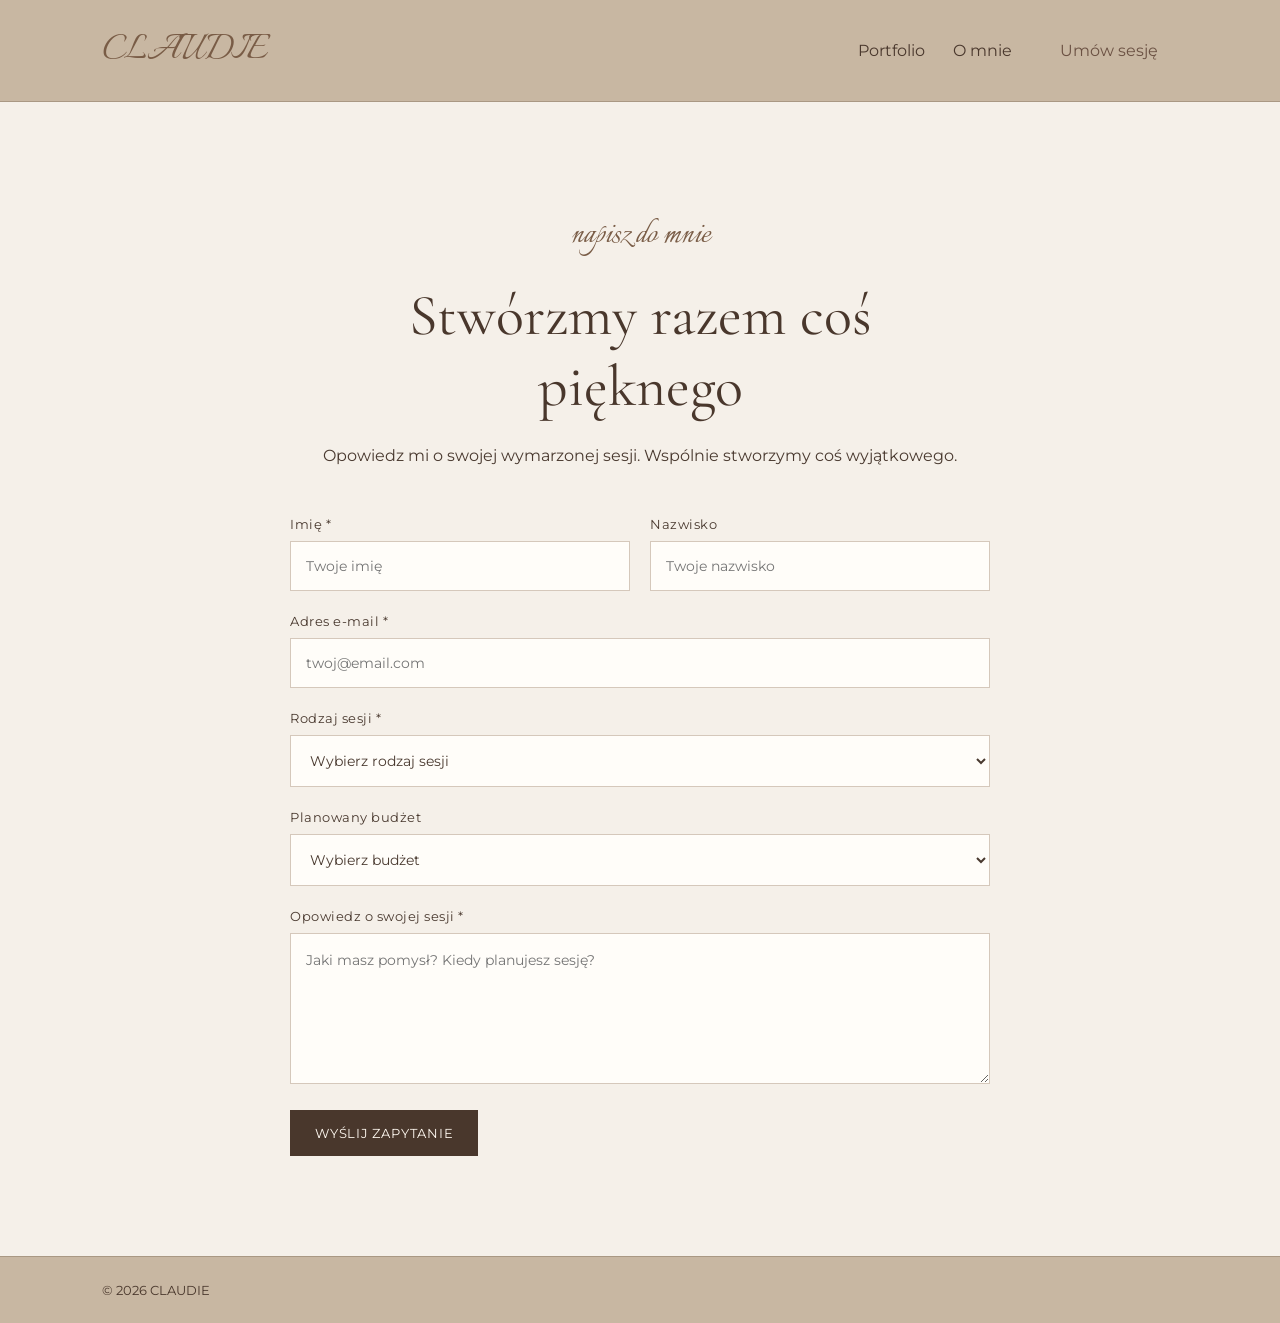
==== kontakt.html @ 251d68e2 "Add files via upload" ====
<!DOCTYPE html>
<html lang="pl">
<head>
    <meta charset="UTF-8">
    <meta name="viewport" content="width=device-width, initial-scale=1.0">
    <title>Umów sesję — CLAUDIE</title>
    <link rel="stylesheet" href="style.css">
</head>
<body>

    <nav>
        <a href="index.html" class="logo">CLAUDIE</a>

        <div class="nav-links">
            <a href="index.html#portfolio">Portfolio</a>
            <a href="index.html#o-mnie">O mnie</a>
            <a href="kontakt.html" class="nav-cta">Umów sesję</a>
        </div>
    </nav>

    <main>
        <section id="kontakt" class="contact-section">

            <div class="contact-heading">
                <p class="script-label">napisz do mnie</p>
                <h2>Stwórzmy razem coś pięknego</h2>
                <p>
                    Opowiedz mi o swojej wymarzonej sesji.
                    Wspólnie stworzymy coś wyjątkowego.
                </p>
            </div>

            <form class="contact-form"
                  action="https://formsubmit.co/eosindove@gmail.com"
                  method="POST">

                <input type="hidden" name="_subject"
                       value="Nowe zapytanie o sesję — CLAUDIE">

                <input type="hidden" name="_captcha"
                       value="true">

                <div class="form-row">
                    <div class="form-group">
                        <label for="first-name">Imię *</label>
                        <input type="text" id="first-name"
                               name="Imię" placeholder="Twoje imię" required>
                    </div>

                    <div class="form-group">
                        <label for="last-name">Nazwisko</label>
                        <input type="text" id="last-name"
                               name="Nazwisko" placeholder="Twoje nazwisko">
                    </div>
                </div>

                <div class="form-group">
                    <label for="email">Adres e-mail *</label>
                    <input type="email" id="email" name="email"
                           placeholder="twoj@email.com" required>
                </div>

                <div class="form-group">
                    <label for="service">Rodzaj sesji *</label>
                    <select id="service" name="Rodzaj sesji" required>
                        <option value="">Wybierz rodzaj sesji</option>
                        <option>Sesja portretowa</option>
                        <option>Sesja pary lub narzeczeńska</option>
                        <option>Sesja rodzinna lub ciążowa</option>
                        <option>Fotografia ślubna</option>
                        <option>Sesja wizerunkowa</option>
                        <option>Inna sesja</option>
                    </select>
                </div>

                <div class="form-group">
                    <label for="budget">Planowany budżet</label>
                    <select id="budget" name="Budżet">
                        <option value="">Wybierz budżet</option>
                        <option>Do 500 zł</option>
                        <option>500–1000 zł</option>
                        <option>Powyżej 1000 zł</option>
                        <option>Do ustalenia</option>
                    </select>
                </div>

                <div class="form-group">
                    <label for="message">Opowiedz o swojej sesji *</label>
                    <textarea id="message" name="Wiadomość"
                              rows="5"
                              placeholder="Jaki masz pomysł? Kiedy planujesz sesję?"
                              required></textarea>
                </div>

                <button type="submit" class="button">
                    WYŚLIJ ZAPYTANIE
                </button>

            </form>
        </section>
    </main>

    <footer>
        © 2026 CLAUDIE
    </footer>

</body>
</html>
---- style.css ----
@import url('https://fonts.googleapis.com/css2?family=Cormorant+Garamond:ital,wght@0,400;0,500;1,400;1,500&family=Montserrat:wght@400;500;600&family=Italianno&display=swap');


/* ========================================
   1. USTAWIENIA GLOBALNE
======================================== */

* {
    box-sizing: border-box;
}

html {
    scroll-behavior: smooth;
    scroll-padding-top: 20px;
}

body {
    margin: 0;
    font-family: 'Montserrat', sans-serif;
    background-color: #D8CBB9;
    color: #30251F;
}

img {
    max-width: 100%;
}

h1,
h2 {
    font-family: 'Cormorant Garamond', serif;
    font-weight: 400;
}

h2 {
    font-size: 42px;
    color: #49372C;
}

p {
    line-height: 1.8;
}


/* ========================================
   2. MENU GŁÓWNE
======================================== */

nav {
    display: flex;
    align-items: center;
    justify-content: space-between;
    gap: 24px;
    padding: 24px 8%;
    background-color: #C8B7A2;
    border-bottom: 1px solid #A99883;
}

.logo {
    font-family: 'Italianno', cursive;
    font-size: 42px;
    font-weight: 400;
    color: #795C46;
    white-space: nowrap;
    text-decoration: none;
}

.nav-links {
    display: flex;
    align-items: center;
    gap: 28px;
}

.nav-links a {
    color: #4A382D;
    text-decoration: none;
    transition: color 0.2s ease;
}

.nav-links a:hover {
    color: #A17B5B;
}

/* Przycisk Umów sesję */

.nav-links .nav-cta {
    padding: 12px 20px;
    border: none;
    color: #6B5143;
    text-decoration: none;
    transition: background-color 0.3s ease,
                color 0.3s ease;
}

.nav-links .nav-cta:hover {
    background-color: #6B5143;
    color: #FFFFFF;
}

/* Ikony mediów społecznościowych */

.social-icons {
    display: flex;
    align-items: center;
    gap: 16px;
}

.social-icons a {
    display: inline-flex;
    align-items: center;
    justify-content: center;
    width: 28px;
    height: 28px;
    color: #795C46;
    transition: color 0.2s ease,
                transform 0.2s ease;
}

.social-icons a:hover {
    color: #A17B5B;
    transform: translateY(-2px);
}

.social-icons svg {
    width: 22px;
    height: 22px;
    fill: none;
    stroke: currentColor;
    stroke-width: 1.7;
    stroke-linecap: round;
    stroke-linejoin: round;
}

/* Facebook */

.social-icons a:first-child svg {
    fill: currentColor;
    stroke: none;
}

/* Kropka Instagrama */

.social-icons .instagram-dot {
    fill: currentColor;
    stroke: none;
}


/* ========================================
   3. ZDJĘCIE POWITALNE CLAUDIE
======================================== */

.brand-hero {
    min-height: 85vh;
    display: flex;
    align-items: center;
    justify-content: center;
    padding: 0 20px;
    text-align: center;
    color: #FFFFFF;

    background-image:
        linear-gradient(
            rgba(35, 25, 19, 0.35),
            rgba(35, 25, 19, 0.35)
        ),
        url('images/title.jpeg');

    background-size: cover;
    background-position: center;
    background-repeat: no-repeat;
}

.brand-title {
    transform: translateY(-35px);
}

.brand-title h1 {
    font-family: 'Cormorant Garamond', serif;
    font-size: clamp(60px, 10vw, 115px);
    font-weight: 400;
    line-height: 1.08;
    letter-spacing: 0.18em;
    color: #FFFFFF;
    margin: 0;
    padding-left: 0.18em;
}

.brand-title p {
    position: relative;
    top: 70px;
    font-family: 'Italianno', cursive;
    font-size: clamp(36px, 4vw, 50px);
    font-weight: 400;
    letter-spacing: 0.04em;
    text-transform: lowercase;
    margin: 0;
}


/* ========================================
   4. GŁÓWNA SEKCJA ZE ZDJĘCIEM
======================================== */

.hero {
    min-height: 75vh;
    padding: 70px 6%;
    display: flex;
    justify-content: space-between;
    align-items: center;
    gap: 40px;
    background: linear-gradient(
        135deg,
        #C3AF98,
        #E0D4C4
    );
}

.hero-text {
    flex: 1;
    min-width: 0;
}

.hero-text p {
    color: #49372C;
    font-size: 16px;
}

.hero-text h2 {
    font-size: clamp(36px, 4.5vw, 58px);
    line-height: 1.2;
    margin: 16px 0 24px;
}

.hero-image {
    display: block;
    width: 52%;
    max-width: 1000px;
    height: 520px;
    object-fit: cover;
    border-radius: 12px;
}

/* Przyciski na stronie */

.button {
    display: inline-block;
    padding: 15px 25px;
    margin-top: 16px;
    border: none;
    background-color: #49372C;
    color: #FFF9F1;
    font-family: 'Montserrat', sans-serif;
    font-size: 13px;
    letter-spacing: 0.06em;
    text-decoration: none;
    cursor: pointer;
    transition: background-color 0.2s ease;
}

.button:hover {
    background-color: #70533F;
}

/* Ozdobny, pisany akcent */

.script-font {
    font-family: 'Italianno', cursive;
    font-weight: 400;
    font-size: 1.5em;
}


/* ========================================
   5. WSPÓLNE USTAWIENIA SEKCJI
======================================== */

section {
    padding: 70px 8%;
}

.script-label {
    font-family: 'Italianno', cursive;
    font-size: 38px;
    font-weight: 400;
    color: #795C46;
    margin: 0 0 8px;
}

#o-mnie {
    background-color: #D8CBB9;
    color: #30251F;
}

#o-mnie h2 {
    color: #49372C;
}

#o-mnie p {
    color: #49372C;
    line-height: 1.8;
}


/* ========================================
   6. PORTFOLIO
======================================== */

#portfolio.portfolio {
    padding: 100px 8%;
    background-color: #F0E8DD;
    color: #30251F;
}

.portfolio-heading {
    max-width: 750px;
    margin: 0 auto 50px;
    text-align: center;
}

.portfolio-heading h2 {
    font-size: clamp(38px, 5vw, 60px);
    font-weight: 400;
    line-height: 1.1;
    color: #30251F;
    margin: 0 0 22px;
}

.portfolio-description {
    max-width: 520px;
    margin: 0 auto;
    font-size: 15px;
    line-height: 1.9;
    color: #49372C;
}

/* Nieregularna galeria w stylu magazynu */

.gallery {
    display: grid;
    display: grid;
    grid-template-columns: 1fr;
    gap: 30px;
    width: 100%;
    max-width: 750px;
    margin: 0 auto;
}

.gallery img {
    display: block;
    width: 100%;
    height: auto;
    object-fit: contain;
    border-radius: 6px;
}

/* Duży kadr po lewej */

.gallery img:first-child {
    grid-row: 1 / 3;
    min-height: 580px;
}

/* Pozostałe kadry po prawej */

.gallery img:nth-child(2),
.gallery img:nth-child(3) {
    min-height: 280px;
}


/* ========================================
   7. KONTAKT I FORMULARZ
======================================== */

.contact-section {
    padding: 100px 20px;
    background-color: #F5F0E9;
    color: #49392F;
}

.contact-heading {
    max-width: 650px;
    margin: 0 auto 45px;
    text-align: center;
}

.contact-heading h2 {
    font-size: clamp(36px, 5vw, 58px);
    font-weight: 400;
    margin: 10px 0 20px;
}

.contact-heading p {
    line-height: 1.8;
}

.contact-form {
    max-width: 700px;
    margin: 0 auto;
}

.form-row {
    display: grid;
    grid-template-columns: 1fr 1fr;
    gap: 20px;
}

.form-group {
    display: flex;
    flex-direction: column;
    gap: 9px;
    margin-bottom: 22px;
}

.form-group label {
    font-size: 13px;
    letter-spacing: 0.04em;
}

.form-group input,
.form-group select,
.form-group textarea {
    width: 100%;
    padding: 15px;
    border: 1px solid #D5C8BB;
    border-radius: 0;
    background-color: #FFFDF9;
    color: #49392F;
    font-family: 'Montserrat', sans-serif;
    font-size: 14px;
}

.form-group input:focus,
.form-group select:focus,
.form-group textarea:focus {
    outline: 1px solid #8C7160;
    border-color: #8C7160;
}

.form-group textarea {
    resize: vertical;
    line-height: 1.7;
}

.contact-form .button {
    margin-top: 4px;
}


/* ========================================
   8. STOPKA
======================================== */

footer {
    padding: 25px 8%;
    background-color: #C8B7A2;
    color: #49372C;
    border-top: 1px solid #A99883;
    font-size: 13px;
}


/* ========================================
   9. WERSJA MOBILNA
======================================== */

@media (max-width: 600px) {

    /* Menu */

    nav {
        flex-wrap: wrap;
        gap: 16px;
        padding: 20px 6%;
    }

    .logo {
        font-size: 38px;
    }

    .nav-links {
        display: flex;
        flex-wrap: wrap;
        gap: 16px;
    }

    .nav-links a {
        font-size: 13px;
    }

    .nav-links .nav-cta {
        padding: 8px 12px;
    }

    .social-icons {
        gap: 12px;
    }

    /* Zdjęcie powitalne */

    .brand-hero {
        min-height: 75vh;
        background-position: center;
    }

    .brand-title {
        transform: translateY(-25px);
    }

    .brand-title h1 {
        font-size: 48px;
        letter-spacing: 0.12em;
        padding-left: 0.12em;
    }

    .brand-title p {
        top: 55px;
        font-size: 34px;
    }

    /* Główna sekcja */

    .hero {
        min-height: auto;
        padding: 50px 6%;
        flex-direction: column;
        align-items: stretch;
        gap: 30px;
    }

    .hero-text h2 {
        font-size: 38px;
    }

    .hero-image {
        width: 100%;
        height: auto;
        max-width: 100%;
        aspect-ratio: 4 / 3;
        border-radius: 6px;
    }

    /* Pozostałe sekcje */

    section {
        padding: 60px 6%;
    }

    h2 {
        font-size: 36px;
    }

    .script-label {
        font-size: 34px;
    }

    /* Portfolio */

    #portfolio.portfolio {
        padding: 60px 6%;
    }

    .portfolio-heading {
        margin-bottom: 35px;
    }

    .portfolio-heading h2 {
        font-size: 40px;
    }

    .gallery {
        grid-template-columns: 1fr;
        grid-template-rows: auto;
        gap: 18px;
    }

    .gallery img,
    .gallery img:first-child,
    .gallery img:nth-child(2),
    .gallery img:nth-child(3) {
        grid-row: auto;
        height: auto;
        min-height: 0;
        aspect-ratio: 4 / 5;
        object-fit: cover;
    }

    /* Formularz */

    .contact-section {
        padding: 65px 6%;
    }

    .contact-heading {
        margin-bottom: 35px;
    }

    .contact-heading h2 {
        font-size: 40px;
    }

    .form-row {
        grid-template-columns: 1fr;
        gap: 0;
    }

    .form-group input,
    .form-group select,
    .form-group textarea {
        padding: 14px;
    }

    /* Stopka */

    footer {
        padding: 22px 6%;
    }
}
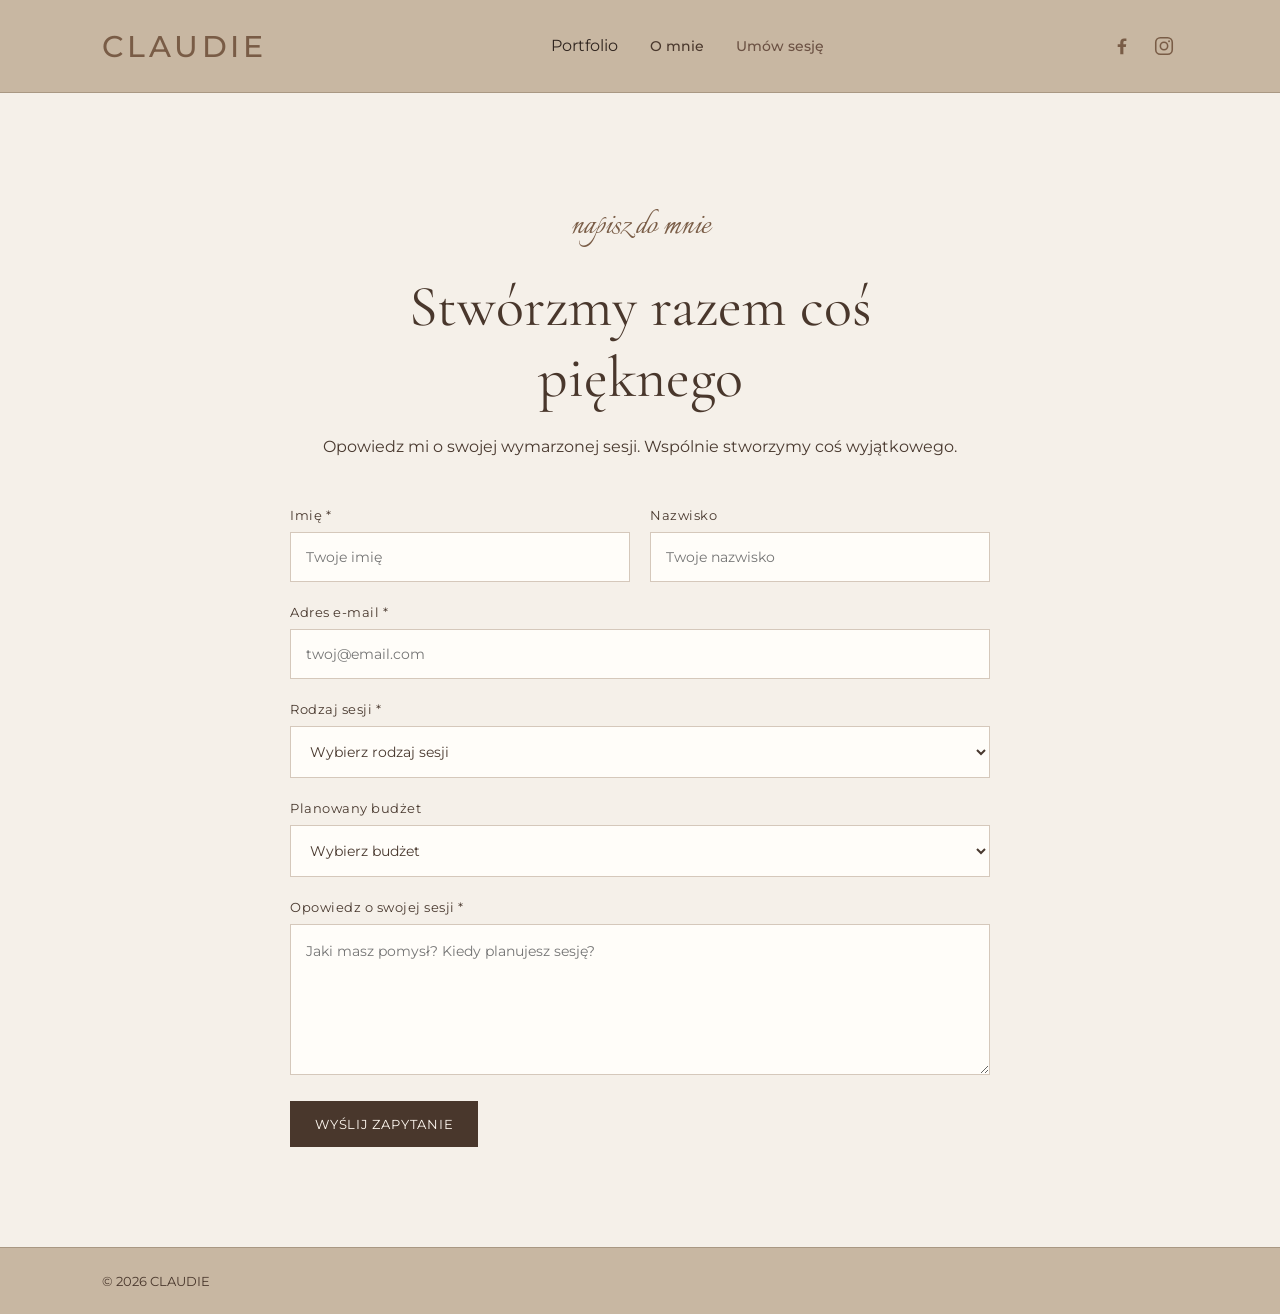
==== commit 7c785c64: "Add files via upload" ====
--- a/kontakt.html
+++ b/kontakt.html
@@ -3,18 +3,77 @@
 <head>
     <meta charset="UTF-8">
     <meta name="viewport" content="width=device-width, initial-scale=1.0">
+
     <title>Umów sesję — CLAUDIE</title>
+    <meta name="description" content="Skontaktuj się z Klaudią Stawską i umów swoją wymarzoną sesję fotograficzną CLAUDIE.">
+
     <link rel="stylesheet" href="style.css">
 </head>
 <body>
 
-    <nav>
+    <nav class="main-nav">
         <a href="index.html" class="logo">CLAUDIE</a>
 
-        <div class="nav-links">
-            <a href="index.html#portfolio">Portfolio</a>
+        <button
+            class="menu-toggle"
+            type="button"
+            aria-label="Otwórz menu"
+            aria-expanded="false"
+            aria-controls="main-navigation"
+        >
+            <span></span>
+            <span></span>
+            <span></span>
+        </button>
+
+        <div class="nav-links" id="main-navigation">
+
+            <div class="nav-dropdown">
+                <button
+                    class="nav-dropdown-toggle"
+                    type="button"
+                    aria-expanded="false"
+                    aria-controls="portfolio-submenu"
+                >
+                    Portfolio
+                </button>
+
+                <div class="nav-submenu" id="portfolio-submenu">
+                    <a href="plenerowe.html">Plenerowe</a>
+                    <a href="street-photo.html">Street photo</a>
+                    <a href="wizerunkowe.html">Wizerunkowe</a>
+                </div>
+            </div>
+
             <a href="index.html#o-mnie">O mnie</a>
             <a href="kontakt.html" class="nav-cta">Umów sesję</a>
+
+        </div>
+
+        <div class="social-icons">
+            <a
+                href="https://www.facebook.com/profile.php?id=61554901435220"
+                target="_blank"
+                rel="noopener noreferrer"
+                aria-label="Facebook"
+            >
+                <svg viewBox="0 0 24 24" aria-hidden="true">
+                    <path d="M13.5 21v-8h2.7l.4-3h-3.1V8.1c0-.9.3-1.5 1.6-1.5h1.7V3.9c-.3 0-1.3-.1-2.5-.1-2.5 0-4.2 1.5-4.2 4.3V10H7.3v3h2.8v8z"/>
+                </svg>
+            </a>
+
+            <a
+                href="https://www.instagram.com/picyourchic/"
+                target="_blank"
+                rel="noopener noreferrer"
+                aria-label="Instagram"
+            >
+                <svg viewBox="0 0 24 24" aria-hidden="true">
+                    <rect x="3" y="3" width="18" height="18" rx="5"/>
+                    <circle cx="12" cy="12" r="4"/>
+                    <circle class="instagram-dot" cx="17.5" cy="6.8" r="1"/>
+                </svg>
+            </a>
         </div>
     </nav>
 
@@ -30,34 +89,56 @@
                 </p>
             </div>
 
-            <form class="contact-form"
-                  action="https://formsubmit.co/eosindove@gmail.com"
-                  method="POST">
-
-                <input type="hidden" name="_subject"
-                       value="Nowe zapytanie o sesję — CLAUDIE">
-
-                <input type="hidden" name="_captcha"
-                       value="true">
+            <form
+                class="contact-form"
+                action="https://formsubmit.co/eosindove@gmail.com"
+                method="POST"
+            >
+
+                <input
+                    type="hidden"
+                    name="_subject"
+                    value="Nowe zapytanie o sesję — CLAUDIE"
+                >
+
+                <input
+                    type="hidden"
+                    name="_captcha"
+                    value="true"
+                >
 
                 <div class="form-row">
                     <div class="form-group">
                         <label for="first-name">Imię *</label>
-                        <input type="text" id="first-name"
-                               name="Imię" placeholder="Twoje imię" required>
+                        <input
+                            type="text"
+                            id="first-name"
+                            name="Imię"
+                            placeholder="Twoje imię"
+                            required
+                        >
                     </div>
 
                     <div class="form-group">
                         <label for="last-name">Nazwisko</label>
-                        <input type="text" id="last-name"
-                               name="Nazwisko" placeholder="Twoje nazwisko">
+                        <input
+                            type="text"
+                            id="last-name"
+                            name="Nazwisko"
+                            placeholder="Twoje nazwisko"
+                        >
                     </div>
                 </div>
 
                 <div class="form-group">
                     <label for="email">Adres e-mail *</label>
-                    <input type="email" id="email" name="email"
-                           placeholder="twoj@email.com" required>
+                    <input
+                        type="email"
+                        id="email"
+                        name="email"
+                        placeholder="twoj@email.com"
+                        required
+                    >
                 </div>
 
                 <div class="form-group">
@@ -86,10 +167,13 @@
 
                 <div class="form-group">
                     <label for="message">Opowiedz o swojej sesji *</label>
-                    <textarea id="message" name="Wiadomość"
-                              rows="5"
-                              placeholder="Jaki masz pomysł? Kiedy planujesz sesję?"
-                              required></textarea>
+                    <textarea
+                        id="message"
+                        name="Wiadomość"
+                        rows="5"
+                        placeholder="Jaki masz pomysł? Kiedy planujesz sesję?"
+                        required
+                    ></textarea>
                 </div>
 
                 <button type="submit" class="button">
@@ -104,5 +188,67 @@
         © 2026 CLAUDIE
     </footer>
 
+    <script>
+        const menuToggle = document.querySelector('.menu-toggle');
+        const navLinks = document.querySelector('.nav-links');
+
+        // Otwieranie i zamykanie menu mobilnego
+        menuToggle.addEventListener('click', () => {
+            const isOpen =
+                menuToggle.getAttribute('aria-expanded') === 'true';
+
+            menuToggle.setAttribute('aria-expanded', String(!isOpen));
+            menuToggle.setAttribute(
+                'aria-label',
+                isOpen ? 'Otwórz menu' : 'Zamknij menu'
+            );
+
+            navLinks.classList.toggle('menu-open', !isOpen);
+        });
+
+        // Zamykanie menu mobilnego po wybraniu linku
+        navLinks.querySelectorAll('a:not(.nav-submenu a)').forEach(link => {
+            link.addEventListener('click', () => {
+                navLinks.classList.remove('menu-open');
+                menuToggle.setAttribute('aria-expanded', 'false');
+                menuToggle.setAttribute('aria-label', 'Otwórz menu');
+            });
+        });
+
+        // Rozwijanie listy Portfolio
+        const portfolioToggle =
+            document.querySelector('.nav-dropdown-toggle');
+        const portfolioDropdown =
+            document.querySelector('.nav-dropdown');
+
+        portfolioToggle.addEventListener('click', () => {
+            const isOpen =
+                portfolioToggle.getAttribute('aria-expanded') === 'true';
+
+            portfolioToggle.setAttribute(
+                'aria-expanded',
+                String(!isOpen)
+            );
+
+            portfolioDropdown.classList.toggle('submenu-open', !isOpen);
+        });
+
+        // Zamykanie listy po kliknięciu poza nią
+        document.addEventListener('click', event => {
+            if (!portfolioDropdown.contains(event.target)) {
+                portfolioDropdown.classList.remove('submenu-open');
+                portfolioToggle.setAttribute('aria-expanded', 'false');
+            }
+        });
+
+        // Zamykanie listy klawiszem Escape
+        document.addEventListener('keydown', event => {
+            if (event.key === 'Escape') {
+                portfolioDropdown.classList.remove('submenu-open');
+                portfolioToggle.setAttribute('aria-expanded', 'false');
+            }
+        });
+    </script>
+
 </body>
 </html>
--- a/style.css
+++ b/style.css
@@ -56,9 +56,11 @@
 }
 
 .logo {
-    font-family: 'Italianno', cursive;
-    font-size: 42px;
-    font-weight: 400;
+    font-family: 'Montserrat', sans-serif;
+    font-size: 30px;
+    font-weight: 500;
+    font-style: normal;
+    letter-spacing: 0.12em;
     color: #795C46;
     white-space: nowrap;
     text-decoration: none;
@@ -171,13 +173,14 @@
 }
 
 .brand-title {
-    transform: translateY(-35px);
+    transform: translateY(-65px);
 }
 
 .brand-title h1 {
-    font-family: 'Cormorant Garamond', serif;
+    font-family: 'Montserrat', sans-serif;
     font-size: clamp(60px, 10vw, 115px);
     font-weight: 400;
+    font-style: normal;
     line-height: 1.08;
     letter-spacing: 0.18em;
     color: #FFFFFF;
@@ -185,15 +188,22 @@
     padding-left: 0.18em;
 }
 
-.brand-title p {
-    position: relative;
-    top: 70px;
+.brand-title .brand-name {
+    font-family: 'Montserrat', sans-serif;
+    font-size: clamp(18px, 2vw, 25px);
+    letter-spacing: 0.08em;
+    color: #FFFFFF;
+    margin: 12px 0 0;
+}
+
+.brand-title .brand-tagline {
+    position: static;
     font-family: 'Italianno', cursive;
     font-size: clamp(36px, 4vw, 50px);
     font-weight: 400;
     letter-spacing: 0.04em;
-    text-transform: lowercase;
-    margin: 0;
+    margin: 180px 0 0;
+    color: #FFFFFF;
 }
 
 
@@ -235,9 +245,11 @@
     display: block;
     width: 52%;
     max-width: 1000px;
-    height: 520px;
-    object-fit: cover;
-    border-radius: 12px;
+    height: auto;
+    object-fit: contain;
+
+    /* Zaokrąglona góra jak łuk okna */
+    border-radius: 50% 50% 0 0 / 30% 30% 0 0;
 }
 
 /* Przyciski na stronie */
@@ -475,7 +487,7 @@
     }
 
     .logo {
-        font-size: 38px;
+        font-size: 25px;
     }
 
     .nav-links {
@@ -504,18 +516,23 @@
     }
 
     .brand-title {
-        transform: translateY(-25px);
-    }
-
-    .brand-title h1 {
-        font-size: 48px;
-        letter-spacing: 0.12em;
-        padding-left: 0.12em;
-    }
-
-    .brand-title p {
-        top: 55px;
-        font-size: 34px;
+    transform: translateY(-45px);
+}
+
+.brand-title h1 {
+    font-size: 48px;
+    letter-spacing: 0.12em;
+    padding-left: 0.12em;
+}
+
+.brand-title .brand-name {
+    font-size: 16px;
+    margin-top: 10px;
+}
+
+.brand-title .brand-tagline {
+    font-size: 34px;
+    margin-top: 140px;
     }
 
     /* Główna sekcja */
@@ -615,4 +632,908 @@
     footer {
         padding: 22px 6%;
     }
+}
+/* KARTY KATEGORII PORTFOLIO */
+#portfolio .gallery {
+    display: grid;
+    grid-template-columns: repeat(3, minmax(0, 1fr));
+    gap: 20px;
+    width: 100%;
+    max-width: none;
+    margin: 0 auto;
+}
+
+#portfolio .portfolio-card {
+    position: relative;
+    display: flex;
+    align-items: center;
+    justify-content: center;
+    overflow: hidden;
+    width: 100%;
+    aspect-ratio: 3 / 4;
+    background: #E3D8CB;
+    color: #FFFFFF;
+    text-decoration: none;
+    border-radius: 0;
+}
+
+#portfolio .portfolio-card img {
+    display: block;
+    width: 100%;
+    height: 100%;
+    object-fit: contain;
+    transition: transform 0.4s ease;
+}
+
+#portfolio .portfolio-card:hover img {
+    transform: scale(1.02);
+}
+
+#portfolio .portfolio-card span {
+    position: absolute;
+    left: 0;
+    right: 0;
+    bottom: 0;
+    padding: 35px 10px 22px;
+    text-align: center;
+    font-family: 'Montserrat', sans-serif;
+    font-size: 18px;
+    letter-spacing: 0.06em;
+    color: #FFFFFF;
+    background: linear-gradient(
+        transparent,
+        rgba(25, 20, 16, 0.75)
+    );
+}
+
+@media (max-width: 600px) {
+    #portfolio .gallery {
+        grid-template-columns: 1fr;
+        gap: 24px;
+    }
+
+    #portfolio .portfolio-card {
+        aspect-ratio: auto;
+        min-height: 0;
+    }
+
+    #portfolio .portfolio-card img {
+        width: 100%;
+        height: auto;
+        object-fit: contain;
+    }
+}
+/* ZMNIEJSZENIE ZDJĘĆ W GALERII PLENEROWEJ */
+.portfolio-page {
+    max-width: 1100px;
+    margin: 0 auto;
+    padding: 60px 5% 80px;
+}
+
+.photo-gallery {
+    columns: 3;
+    column-gap: 18px;
+}
+
+.photo-item {
+    margin-bottom: 18px;
+}
+
+.photo-item img {
+    display: block;
+    width: 100%;
+    height: auto;
+}
+.photo-item {
+    display: block;
+    overflow: hidden;
+    break-inside: avoid;
+    cursor: zoom-in;
+}
+
+.photo-item img {
+    display: block;
+    width: 100%;
+    height: auto;
+    transition: transform 0.35s ease;
+}
+
+.photo-item:hover img {
+    transform: scale(1.06);
+}
+/* ========================================
+   NOWE MENU CLAUDIE
+======================================== */
+
+nav {
+    position: relative;
+    z-index: 100;
+}
+
+.nav-links {
+    display: flex;
+    align-items: center;
+    justify-content: center;
+    gap: 28px;
+}
+
+.nav-links > a,
+.nav-dropdown > summary {
+    display: inline-flex;
+    align-items: center;
+    justify-content: center;
+    gap: 6px;
+    min-height: 44px;
+    padding: 10px 0;
+    font-family: 'Montserrat', sans-serif;
+    font-size: 14px;
+    font-weight: 500;
+    line-height: 1.4;
+    color: #4A382D;
+    text-decoration: none;
+    white-space: nowrap;
+    cursor: pointer;
+    transition: color 0.2s ease;
+}
+
+.nav-links > a:hover,
+.nav-dropdown > summary:hover {
+    color: #A17B5B;
+}
+
+/* Umów sesję — ten sam rozmiar tekstu */
+
+.nav-links > .nav-cta {
+    padding: 10px 14px;
+    border: 1px solid #795C46;
+}
+
+.nav-links > .nav-cta:hover {
+    background-color: #6B5143;
+    color: #FFFFFF;
+}
+
+/* Rozwijane Portfolio */
+
+.nav-dropdown {
+    position: relative;
+}
+
+.nav-dropdown > summary {
+    list-style: none;
+}
+
+.nav-dropdown > summary::-webkit-details-marker {
+    display: none;
+}
+
+
+.dropdown-menu {
+    position: absolute;
+    top: calc(100% - 2px);
+    left: -14px;
+    min-width: 190px;
+    padding: 8px 0;
+    background: #F5F0E9;
+    border: 1px solid #D5C8BB;
+    box-shadow: 0 8px 20px rgba(48, 37, 31, 0.12);
+    z-index: 200;
+}
+
+.dropdown-menu a {
+    display: block;
+    padding: 12px 16px;
+    font-family: 'Montserrat', sans-serif;
+    font-size: 13px;
+    line-height: 1.5;
+    color: #4A382D;
+    text-decoration: none;
+    white-space: nowrap;
+    transition: background-color 0.2s ease,
+                color 0.2s ease;
+}
+
+.dropdown-menu a:hover,
+.dropdown-menu a:focus-visible {
+    background-color: #E5D9CB;
+    color: #795C46;
+}
+
+/* Na komputerze menu otwiera się po najechaniu */
+
+@media (hover: hover) and (pointer: fine) {
+    .nav-dropdown:hover .dropdown-menu {
+        display: block;
+    }
+
+
+}
+
+/* Menu na telefonie */
+
+@media (max-width: 600px) {
+    nav {
+        justify-content: space-between;
+        gap: 12px;
+    }
+
+    .nav-links {
+        width: 100%;
+        justify-content: center;
+        flex-wrap: wrap;
+        gap: 8px 18px;
+    }
+
+    .nav-links > a,
+    .nav-dropdown > summary {
+        min-height: 40px;
+        font-size: 13px;
+    }
+
+    .nav-links > .nav-cta {
+        padding: 8px 12px;
+    }
+
+    .dropdown-menu {
+        left: 0;
+        min-width: 175px;
+    }
+}
+
+.nav-links > .nav-cta {
+    border: none;
+}
+
+.nav-links > a,
+.nav-links > .nav-dropdown > summary {
+    font-family: 'Montserrat', sans-serif;
+    font-size: 14px;
+    font-weight: 500;
+    line-height: 1.4;
+    text-transform: none;
+}
+/* Spójna nawigacja na komputerze i telefonie */
+.nav-links > a,
+.nav-links > .nav-dropdown > summary {
+    font-family: 'Montserrat', sans-serif;
+    font-size: 14px;
+    font-weight: 500;
+    line-height: 1.4;
+    text-transform: none;
+}
+
+.nav-links > .nav-cta {
+    border: none;
+}
+
+@media (max-width: 600px) {
+    .nav-links > a,
+    .nav-links > .nav-dropdown > summary {
+        font-size: 13px;
+    }
+}
+/* ========================================
+   STREET PHOTO — UKŁAD ARTYSTYCZNY
+======================================== */
+
+.portfolio-page .photo-gallery {
+    display: grid;
+    grid-template-columns: repeat(4, minmax(0, 1fr));
+    grid-auto-flow: dense;
+    grid-auto-rows: 100px;
+    gap: 18px;
+    margin: 50px auto;
+    max-width: 1200px;
+    align-items: stretch;
+}
+
+.portfolio-page .photo-gallery .photo-item {
+    display: block;
+    min-width: 0;
+    overflow: hidden;
+    background: #E5D9CB;
+}
+
+.portfolio-page .photo-gallery .photo-item img {
+    display: block;
+    width: 100%;
+    height: 100%;
+    object-fit: cover;
+    transition: transform 0.5s ease;
+}
+
+.portfolio-page .photo-gallery .photo-item:hover img {
+    transform: scale(1.035);
+}
+
+/* Różne rozmiary zdjęć */
+
+.portfolio-page .photo-gallery .photo-item:nth-child(1) {
+    grid-column: span 2;
+    grid-row: span 4;
+}
+
+.portfolio-page .photo-gallery .photo-item:nth-child(2) {
+    grid-column: span 2;
+    grid-row: span 3;
+}
+
+.portfolio-page .photo-gallery .photo-item:nth-child(3) {
+    grid-column: span 1;
+    grid-row: span 3;
+}
+
+.portfolio-page .photo-gallery .photo-item:nth-child(4) {
+    grid-column: span 1;
+    grid-row: span 3;
+}
+
+.portfolio-page .photo-gallery .photo-item:nth-child(5) {
+    grid-column: span 2;
+    grid-row: span 4;
+}
+
+.portfolio-page .photo-gallery .photo-item:nth-child(6) {
+    grid-column: span 2;
+    grid-row: span 3;
+}
+
+.portfolio-page .photo-gallery .photo-item:nth-child(7) {
+    grid-column: span 1;
+    grid-row: span 3;
+}
+
+.portfolio-page .photo-gallery .photo-item:nth-child(8) {
+    grid-column: span 1;
+    grid-row: span 3;
+}
+
+/* Telefony */
+
+@media (max-width: 600px) {
+    .portfolio-page .photo-gallery {
+        grid-template-columns: repeat(2, minmax(0, 1fr));
+        grid-auto-rows: 85px;
+        gap: 10px;
+        margin: 30px 0;
+    }
+
+    .portfolio-page .photo-gallery .photo-item:nth-child(1) {
+        grid-column: span 2;
+        grid-row: span 4;
+    }
+
+    .portfolio-page .photo-gallery .photo-item:nth-child(2) {
+        grid-column: span 1;
+        grid-row: span 3;
+    }
+
+    .portfolio-page .photo-gallery .photo-item:nth-child(3) {
+        grid-column: span 1;
+        grid-row: span 3;
+    }
+
+    .portfolio-page .photo-gallery .photo-item:nth-child(4) {
+        grid-column: span 2;
+        grid-row: span 3;
+    }
+
+    .portfolio-page .photo-gallery .photo-item:nth-child(5) {
+        grid-column: span 1;
+        grid-row: span 3;
+    }
+
+    .portfolio-page .photo-gallery .photo-item:nth-child(6) {
+        grid-column: span 1;
+        grid-row: span 3;
+    }
+
+    .portfolio-page .photo-gallery .photo-item:nth-child(7) {
+        grid-column: span 2;
+        grid-row: span 3;
+    }
+
+    .portfolio-page .photo-gallery .photo-item:nth-child(8) {
+        grid-column: span 2;
+        grid-row: span 4;
+    }
+}
+
+/* Street photo 05 — ochrona kadru głowy */
+.portfolio-page .photo-gallery .photo-item:nth-child(5) img {
+    object-fit: contain;
+}
+/* ========================================
+   CLAUDIE — OBRÓT KART PORTFOLIO 3D
+   Zachowuje oryginalne proporcje 3:4
+======================================== */
+
+#portfolio .portfolio-card.flip-card {
+    display: block;
+    position: relative;
+    width: 100%;
+    aspect-ratio: 3 / 4;
+    height: auto;
+    min-height: 0;
+    perspective: 1200px;
+    overflow: visible;
+}
+
+#portfolio .flip-card .flip-card-inner {
+    position: absolute;
+    inset: 0;
+    width: 100%;
+    height: 100%;
+    transform-style: preserve-3d;
+    transition: transform 0.8s ease;
+}
+
+#portfolio .flip-card:hover .flip-card-inner,
+#portfolio .flip-card:focus-visible .flip-card-inner {
+    transform: rotateY(180deg);
+}
+
+#portfolio .flip-card .flip-card-front,
+#portfolio .flip-card .flip-card-back {
+    position: absolute;
+    inset: 0;
+    display: block;
+    width: 100%;
+    height: 100%;
+    overflow: hidden;
+    backface-visibility: hidden;
+    -webkit-backface-visibility: hidden;
+}
+
+#portfolio .flip-card .flip-card-front {
+    transform: rotateY(0deg);
+}
+
+#portfolio .flip-card .flip-card-back {
+    transform: rotateY(180deg);
+}
+
+#portfolio .flip-card .flip-card-front img,
+#portfolio .flip-card .flip-card-back img {
+    display: block;
+    width: 100%;
+    height: 100%;
+    max-width: none;
+    object-fit: contain;
+    transition: none;
+}
+
+#portfolio .flip-card .card-title {
+    position: absolute;
+    left: 0;
+    right: 0;
+    bottom: 0;
+    z-index: 2;
+    padding: 35px 10px 22px;
+    color: #FFFFFF;
+    text-align: center;
+    font-family: 'Montserrat', sans-serif;
+    font-size: 18px;
+    letter-spacing: 0.06em;
+    background: linear-gradient(
+        transparent,
+        rgba(25, 20, 16, 0.75)
+    );
+}
+
+/* Telefon — zachowaj proporcje i pełną wysokość karty */
+
+@media (max-width: 600px) {
+    #portfolio .portfolio-card.flip-card {
+        width: 100%;
+        aspect-ratio: 3 / 4;
+        height: auto;
+        min-height: 0;
+    }
+
+    #portfolio .flip-card .flip-card-inner {
+        position: absolute;
+        inset: 0;
+        height: 100%;
+    }
+
+    #portfolio .flip-card .flip-card-front img,
+    #portfolio .flip-card .flip-card-back img {
+        width: 100%;
+        height: 100%;
+        object-fit: contain;
+    }
+
+    #portfolio .flip-card .card-title {
+        font-size: 15px;
+        padding: 25px 8px 16px;
+    }
+}
+
+@media (prefers-reduced-motion: reduce) {
+    #portfolio .flip-card .flip-card-inner {
+        transition: none;
+    }
+}
+/* POPRAWKA MENU W PLIKU PLENEROWE.HTML */
+
+.main-nav .menu-toggle {
+    display: none;
+    appearance: none;
+    -webkit-appearance: none;
+    border: 0;
+    outline: none;
+    box-shadow: none;
+    background: transparent;
+    padding: 8px;
+    width: 42px;
+    height: 42px;
+    cursor: pointer;
+}
+
+.main-nav .menu-toggle span {
+    display: block;
+    width: 24px;
+    height: 2px;
+    margin: 5px auto;
+    padding: 0;
+    background: #333;
+    position: static;
+}
+
+@media (max-width: 768px) {
+    .main-nav .menu-toggle {
+        display: block;
+    }
+
+    .main-nav {
+        position: relative;
+    }
+
+    .main-nav .nav-links {
+        display: none;
+        width: 100%;
+    }
+
+    .main-nav .nav-links.menu-open {
+        display: flex;
+        flex-direction: column;
+        align-items: center;
+    }
+}
+/* ROZWIJANE MENU PORTFOLIO */
+
+.main-nav .nav-dropdown {
+    position: relative;
+}
+
+.main-nav .nav-dropdown-toggle {
+    display: inline-flex;
+    align-items: center;
+    gap: 7px;
+    padding: 10px 0;
+    border: none;
+    background: transparent;
+    box-shadow: none;
+    color: inherit;
+    font: inherit;
+    cursor: pointer;
+}
+
+.main-nav .dropdown-arrow {
+    display: inline-block;
+    transition: transform 0.2s ease;
+}
+
+.main-nav .nav-dropdown-toggle[aria-expanded="true"] .dropdown-arrow {
+    transform: rotate(180deg);
+}
+
+.main-nav .nav-submenu {
+    display: none;
+    position: absolute;
+    top: 100%;
+    left: 0;
+    min-width: 175px;
+    padding: 8px 0;
+    background: #fff;
+    box-shadow: 0 8px 22px rgba(0, 0, 0, 0.12);
+    z-index: 1000;
+}
+
+.main-nav .nav-dropdown.submenu-open .nav-submenu {
+    display: flex;
+    flex-direction: column;
+}
+
+.main-nav .nav-submenu a {
+    display: block;
+    padding: 10px 16px;
+    color: #333;
+    text-decoration: none;
+    white-space: nowrap;
+}
+
+.main-nav .nav-submenu a:hover {
+    background: #f3eee8;
+}
+
+/* Przyciski menu — bez białego prostokąta */
+
+.main-nav .menu-toggle,
+.main-nav .nav-dropdown-toggle {
+    -webkit-appearance: none;
+    appearance: none;
+    border: none;
+    outline-offset: 4px;
+}
+
+.main-nav .menu-toggle {
+    background: transparent !important;
+    box-shadow: none !important;
+}
+
+@media (max-width: 768px) {
+    .main-nav .nav-dropdown {
+        width: 100%;
+        text-align: center;
+    }
+
+    .main-nav .nav-dropdown-toggle {
+        justify-content: center;
+    }
+
+    .main-nav .nav-submenu {
+        position: static;
+        min-width: 0;
+        width: 100%;
+        box-shadow: none;
+        background: transparent;
+    }
+
+    .main-nav .nav-submenu a {
+        padding: 10px;
+    }
+}
+/* =====================================
+   CLAUDIE — WYRÓWNANIE GÓRNEJ NAWIGACJI
+===================================== */
+
+.main-nav {
+    display: flex;
+    align-items: center;
+    justify-content: space-between;
+    gap: 30px;
+    width: 100%;
+    box-sizing: border-box;
+}
+
+.main-nav .logo {
+    flex: 0 0 auto;
+    margin: 0;
+}
+
+.main-nav .nav-links {
+    display: flex;
+    align-items: center;
+    justify-content: center;
+    gap: 32px;
+    margin: 0 auto;
+    padding: 0;
+}
+
+.main-nav .nav-links > a,
+.main-nav .nav-dropdown-toggle {
+    display: inline-flex;
+    align-items: center;
+    justify-content: center;
+    margin: 0;
+    padding: 10px 0;
+    line-height: 1.2;
+    vertical-align: middle;
+    white-space: nowrap;
+}
+
+.main-nav .nav-dropdown {
+    display: flex;
+    align-items: center;
+    position: relative;
+    margin: 0;
+    padding: 0;
+}
+
+.main-nav .social-icons {
+    display: flex;
+    align-items: center;
+    justify-content: flex-end;
+    gap: 14px;
+    flex: 0 0 auto;
+    margin: 0;
+}
+
+.main-nav .social-icons a {
+    display: flex;
+    align-items: center;
+    justify-content: center;
+}
+
+/* Menu mobilne */
+@media (max-width: 768px) {
+    .main-nav {
+        flex-wrap: wrap;
+        gap: 12px;
+    }
+
+    .main-nav .nav-links {
+        gap: 18px;
+    }
+
+    .main-nav .nav-links.menu-open {
+        align-items: center;
+    }
+}   
+/* ========================================
+   CLAUDIE — LIGHTBOX GALERII
+======================================== */
+
+.lightbox {
+    position: fixed;
+    inset: 0;
+    z-index: 9999;
+    display: flex;
+    align-items: center;
+    justify-content: center;
+    padding: 60px 80px;
+    background: rgba(12, 10, 9, 0.86);
+    backdrop-filter: blur(5px);
+    -webkit-backdrop-filter: blur(5px);
+    opacity: 0;
+    visibility: hidden;
+    pointer-events: none;
+    transition: opacity 0.25s ease, visibility 0.25s ease;
+}
+
+.lightbox.is-open {
+    opacity: 1;
+    visibility: visible;
+    pointer-events: auto;
+}
+
+.lightbox-image {
+    display: block;
+    width: auto;
+    height: auto;
+    max-width: 100%;
+    max-height: calc(100vh - 100px);
+    object-fit: contain;
+    box-shadow: 0 12px 50px rgba(0, 0, 0, 0.3);
+    user-select: none;
+    -webkit-user-drag: none;
+}
+
+.lightbox-close,
+.lightbox-arrow {
+    position: absolute;
+    display: flex;
+    align-items: center;
+    justify-content: center;
+    padding: 0;
+    border: 1px solid rgba(255, 255, 255, 0.35);
+    border-radius: 50%;
+    background: rgba(20, 18, 16, 0.45);
+    color: #fff;
+    font-family: Arial, sans-serif;
+    font-size: 30px;
+    line-height: 1;
+    cursor: pointer;
+    transition: background 0.2s ease, transform 0.2s ease;
+    -webkit-tap-highlight-color: transparent;
+}
+
+.lightbox-close:hover,
+.lightbox-arrow:hover {
+    background: rgba(255, 255, 255, 0.2);
+}
+
+.lightbox-close:focus-visible,
+.lightbox-arrow:focus-visible {
+    outline: 2px solid #fff;
+    outline-offset: 4px;
+}
+
+.lightbox-close {
+    top: 22px;
+    right: 25px;
+    width: 46px;
+    height: 46px;
+    font-size: 32px;
+}
+
+.lightbox-arrow {
+    top: 50%;
+    width: 48px;
+    height: 48px;
+    transform: translateY(-50%);
+}
+
+.lightbox-arrow:hover {
+    transform: translateY(-50%) scale(1.06);
+}
+
+.lightbox-prev {
+    left: 22px;
+}
+
+.lightbox-next {
+    right: 22px;
+}
+
+.lightbox-counter {
+    position: absolute;
+    bottom: 20px;
+    left: 50%;
+    transform: translateX(-50%);
+    color: rgba(255, 255, 255, 0.85);
+    font-family: 'Montserrat', sans-serif;
+    font-size: 12px;
+    letter-spacing: 0.12em;
+}
+
+body.lightbox-open {
+    overflow: hidden;
+}
+
+.photo-item {
+    cursor: zoom-in;
+}
+
+@media (max-width: 600px) {
+    .lightbox {
+        padding: 55px 12px;
+    }
+
+    .lightbox-image {
+        max-width: 100%;
+        max-height: calc(100dvh - 130px);
+    }
+
+    .lightbox-close {
+        top: 12px;
+        right: 12px;
+        width: 42px;
+        height: 42px;
+    }
+
+    .lightbox-arrow {
+        top: auto;
+        bottom: 18px;
+        width: 44px;
+        height: 44px;
+        transform: none;
+    }
+
+    .lightbox-arrow:hover {
+        transform: none;
+    }
+
+    .lightbox-prev {
+        left: calc(50% - 58px);
+    }
+
+    .lightbox-next {
+        right: calc(50% - 58px);
+    }
+
+    .lightbox-counter {
+        bottom: 32px;
+        font-size: 11px;
+    }
+}
+
+@media (prefers-reduced-motion: reduce) {
+    .lightbox,
+    .lightbox-close,
+    .lightbox-arrow {
+        transition: none;
+    }
 }
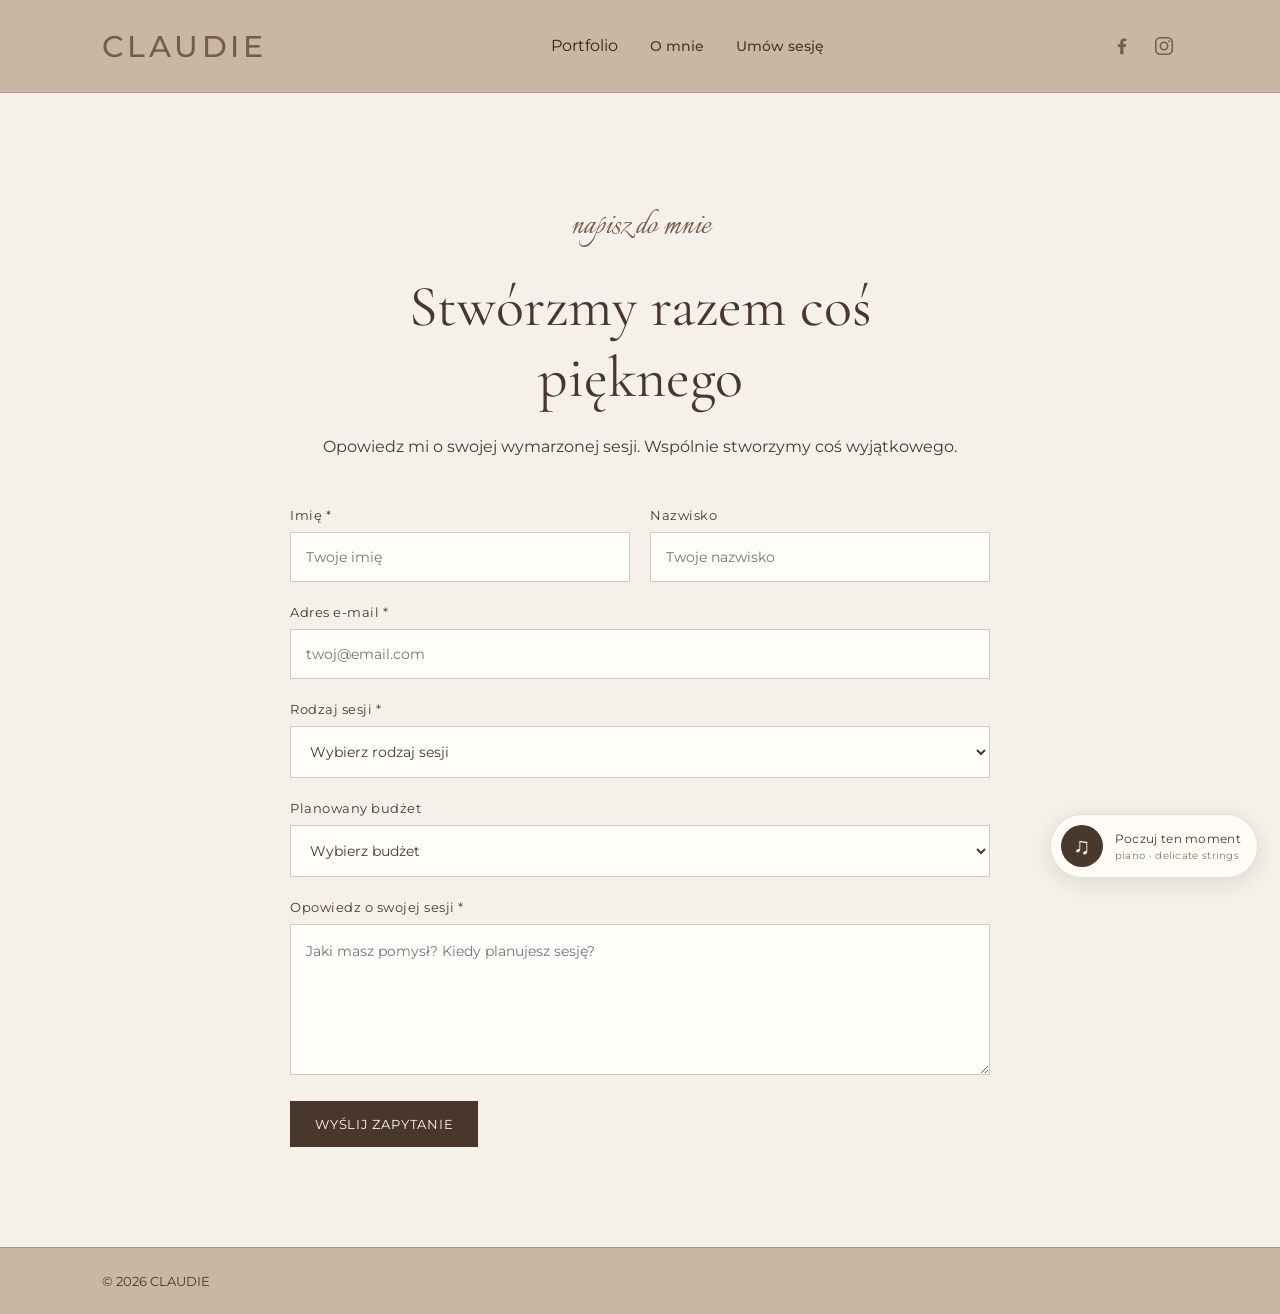
==== commit f92bcb37: "Add files via upload" ====
--- a/kontakt.html
+++ b/kontakt.html
@@ -249,6 +249,27 @@
             }
         });
     </script>
-
+<div class="music-player">
+  <button
+    id="music-toggle"
+    class="music-button"
+    type="button"
+    aria-label="Włącz muzykę"
+  >
+    ♫
+  </button>
+
+  <div class="music-label">
+    <span>Poczuj ten moment</span>
+    <small>piano · delicate strings</small>
+  </div>
+
+  <audio id="site-music" loop preload="none">
+    <source src="music/poczuj-ten-moment.mp3" type="audio/mpeg">
+  </audio>
+</div>
+
+<script src="music-player.js"></script>
+<script src="site-navigation.js" data-site-navigation></script>
 </body>
 </html>
--- a/style.css
+++ b/style.css
@@ -1536,4 +1536,92 @@
     .lightbox-arrow {
         transition: none;
     }
+}
+/* CLAUDIE — spójny kolor menu na komputerze i telefonie */
+
+.nav-links > a,
+.nav-links > .nav-dropdown > summary,
+.nav-links > .nav-cta,
+.main-nav .nav-links > a,
+.main-nav .nav-links > .nav-dropdown > summary,
+.main-nav .nav-links > .nav-dropdown-toggle {
+    color: #4A382D;
+}
+
+.nav-links > a:hover,
+.nav-links > .nav-dropdown > summary:hover,
+.nav-links > .nav-cta:hover,
+.main-nav .nav-links > a:hover,
+.main-nav .nav-links > .nav-dropdown > summary:hover,
+.main-nav .nav-links > .nav-dropdown-toggle:hover {
+    color: #A17B5B;
+}
+
+/* Zachowaj biały tekst przy najechaniu na brązowy przycisk */
+.nav-links > .nav-cta:hover,
+.main-nav .nav-links > .nav-cta:hover {
+    color: #FFFFFF;
+}
+/* CLAUDIE — subtelny odtwarzacz muzyki */
+
+.music-player {
+  position: fixed;
+  right: 22px;
+  bottom: 22px;
+  z-index: 1000;
+  display: flex;
+  align-items: center;
+  gap: 12px;
+  padding: 10px 16px 10px 10px;
+  background: rgba(255, 252, 248, 0.96);
+  border: 1px solid rgba(74, 56, 45, 0.15);
+  border-radius: 50px;
+  box-shadow: 0 5px 24px rgba(0, 0, 0, 0.10);
+  color: #4A382D;
+  backdrop-filter: blur(10px);
+}
+
+.music-button {
+  width: 42px;
+  height: 42px;
+  flex-shrink: 0;
+  border: none;
+  border-radius: 50%;
+  background: #4A382D;
+  color: #fff;
+  font-size: 23px;
+  cursor: pointer;
+  transition: background 0.2s ease, transform 0.2s ease;
+}
+
+.music-button:hover {
+  background: #A17B5B;
+  transform: scale(1.05);
+}
+
+.music-label {
+  display: flex;
+  flex-direction: column;
+  gap: 3px;
+  font-size: 12px;
+  letter-spacing: 0.3px;
+}
+
+.music-label small {
+  color: #8B7769;
+  font-size: 10px;
+}
+
+@media (max-width: 600px) {
+  .music-player {
+    right: 12px;
+    bottom: 12px;
+    gap: 9px;
+    padding: 8px 12px 8px 8px;
+  }
+
+  .music-button {
+    width: 38px;
+    height: 38px;
+  }
 }
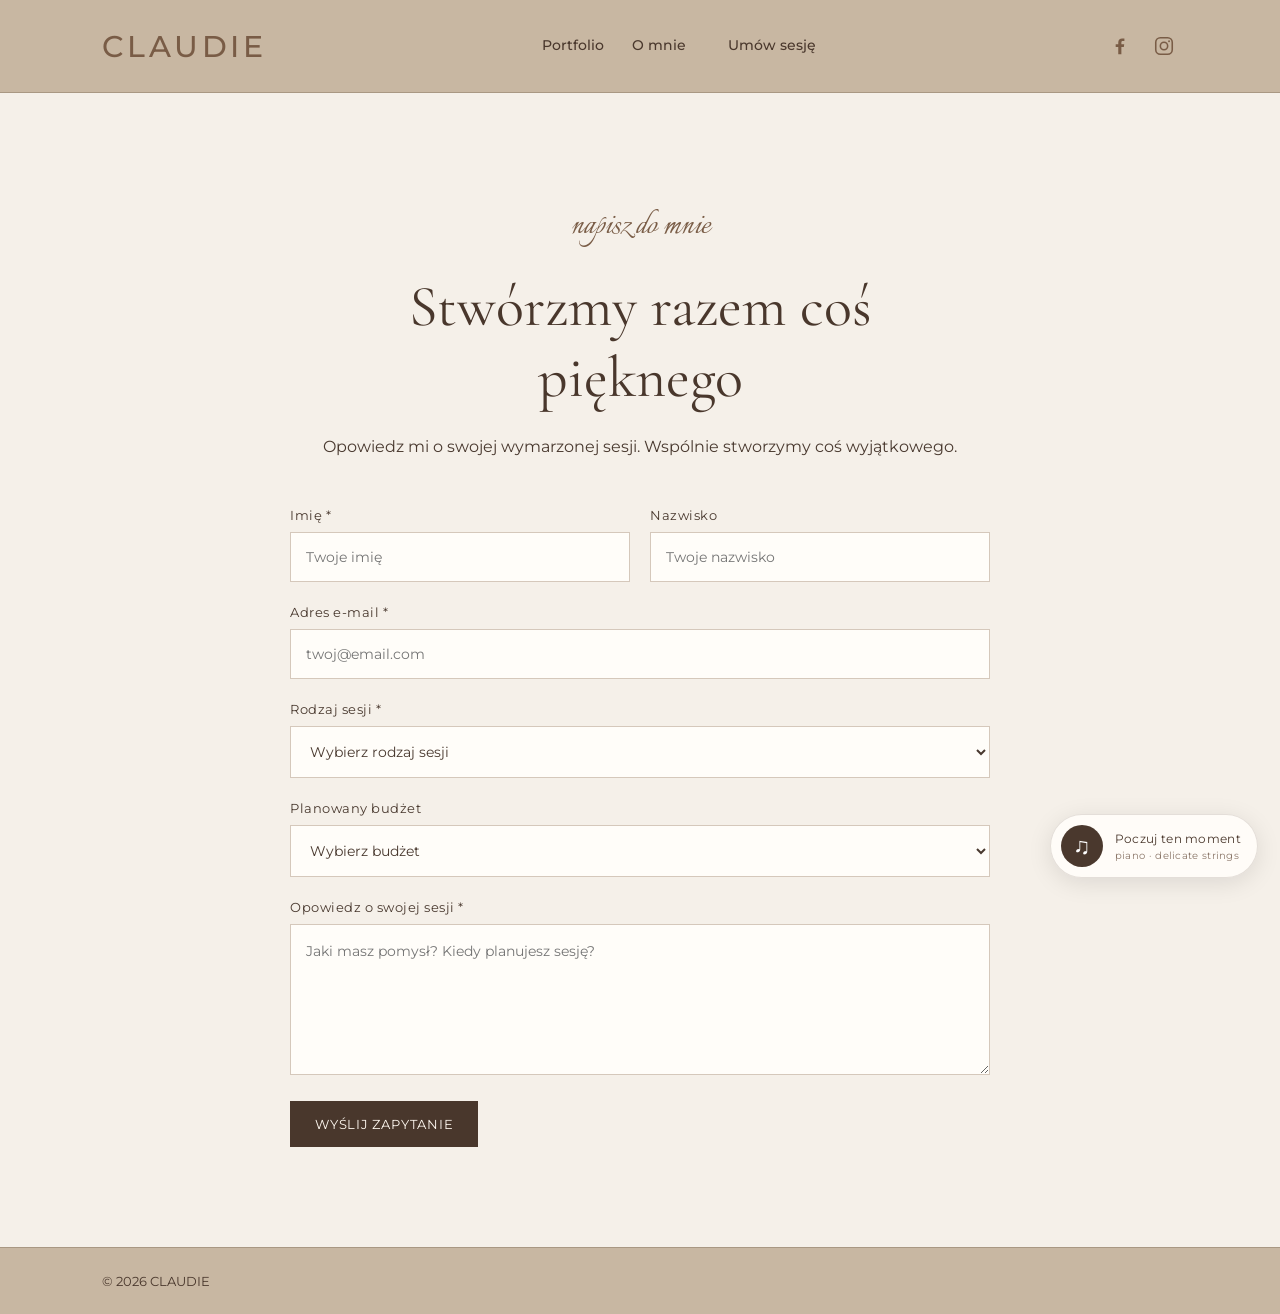
==== commit d99f8b82: "Add files via upload" ====
--- a/kontakt.html
+++ b/kontakt.html
@@ -11,71 +11,42 @@
 </head>
 <body>
 
-    <nav class="main-nav">
-        <a href="index.html" class="logo">CLAUDIE</a>
+    <nav>
+    <a href="index.html" class="logo">CLAUDIE</a>
 
-        <button
-            class="menu-toggle"
-            type="button"
-            aria-label="Otwórz menu"
-            aria-expanded="false"
-            aria-controls="main-navigation"
-        >
-            <span></span>
-            <span></span>
-            <span></span>
-        </button>
+<div class="nav-links">
+    <details class="nav-dropdown">
+        <summary>Portfolio</summary>
+        <div class="dropdown-menu">
+            <a href="plenerowe.html">Plenerowe</a>
+            <a href="street-photo.html">Street photo</a>
+            <a href="wizerunkowe.html">Wizerunkowe</a>
+        </div>
+    </details>
 
-        <div class="nav-links" id="main-navigation">
+    <a href="index.html#o-mnie">O mnie</a>
+    <a href="kontakt.html" class="nav-cta">Umów sesję</a>
+</div>
 
-            <div class="nav-dropdown">
-                <button
-                    class="nav-dropdown-toggle"
-                    type="button"
-                    aria-expanded="false"
-                    aria-controls="portfolio-submenu"
-                >
-                    Portfolio
-                </button>
+<div class="social-icons">
+    <a href="https://www.facebook.com/profile.php?id=61554901435220"
+       target="_blank" rel="noopener noreferrer" aria-label="Facebook">
+        <svg viewBox="0 0 24 24" aria-hidden="true">
+            <path d="M13.5 21v-8h2.7l.4-3h-3.1V8.1c0-.9.3-1.5 1.6-1.5h1.7V3.9c-.3 0-1.3-.1-2.5-.1-2.5 0-4.2 1.5-4.2 4.3V10H7.3v3h2.8v8z"/>
+        </svg>
+    </a>
 
-                <div class="nav-submenu" id="portfolio-submenu">
-                    <a href="plenerowe.html">Plenerowe</a>
-                    <a href="street-photo.html">Street photo</a>
-                    <a href="wizerunkowe.html">Wizerunkowe</a>
-                </div>
-            </div>
+    <a href="https://www.instagram.com/picyourchic/"
+       target="_blank" rel="noopener noreferrer" aria-label="Instagram">
+        <svg viewBox="0 0 24 24" aria-hidden="true">
+            <rect x="3" y="3" width="18" height="18" rx="5"/>
+            <circle cx="12" cy="12" r="4"/>
+            <circle class="instagram-dot" cx="17.5" cy="6.8" r="1"/>
+        </svg>
+    </a>
+</div>
 
-            <a href="index.html#o-mnie">O mnie</a>
-            <a href="kontakt.html" class="nav-cta">Umów sesję</a>
-
-        </div>
-
-        <div class="social-icons">
-            <a
-                href="https://www.facebook.com/profile.php?id=61554901435220"
-                target="_blank"
-                rel="noopener noreferrer"
-                aria-label="Facebook"
-            >
-                <svg viewBox="0 0 24 24" aria-hidden="true">
-                    <path d="M13.5 21v-8h2.7l.4-3h-3.1V8.1c0-.9.3-1.5 1.6-1.5h1.7V3.9c-.3 0-1.3-.1-2.5-.1-2.5 0-4.2 1.5-4.2 4.3V10H7.3v3h2.8v8z"/>
-                </svg>
-            </a>
-
-            <a
-                href="https://www.instagram.com/picyourchic/"
-                target="_blank"
-                rel="noopener noreferrer"
-                aria-label="Instagram"
-            >
-                <svg viewBox="0 0 24 24" aria-hidden="true">
-                    <rect x="3" y="3" width="18" height="18" rx="5"/>
-                    <circle cx="12" cy="12" r="4"/>
-                    <circle class="instagram-dot" cx="17.5" cy="6.8" r="1"/>
-                </svg>
-            </a>
-        </div>
-    </nav>
+</nav>
 
     <main>
         <section id="kontakt" class="contact-section">
@@ -188,67 +159,7 @@
         © 2026 CLAUDIE
     </footer>
 
-    <script>
-        const menuToggle = document.querySelector('.menu-toggle');
-        const navLinks = document.querySelector('.nav-links');
-
-        // Otwieranie i zamykanie menu mobilnego
-        menuToggle.addEventListener('click', () => {
-            const isOpen =
-                menuToggle.getAttribute('aria-expanded') === 'true';
-
-            menuToggle.setAttribute('aria-expanded', String(!isOpen));
-            menuToggle.setAttribute(
-                'aria-label',
-                isOpen ? 'Otwórz menu' : 'Zamknij menu'
-            );
-
-            navLinks.classList.toggle('menu-open', !isOpen);
-        });
-
-        // Zamykanie menu mobilnego po wybraniu linku
-        navLinks.querySelectorAll('a:not(.nav-submenu a)').forEach(link => {
-            link.addEventListener('click', () => {
-                navLinks.classList.remove('menu-open');
-                menuToggle.setAttribute('aria-expanded', 'false');
-                menuToggle.setAttribute('aria-label', 'Otwórz menu');
-            });
-        });
-
-        // Rozwijanie listy Portfolio
-        const portfolioToggle =
-            document.querySelector('.nav-dropdown-toggle');
-        const portfolioDropdown =
-            document.querySelector('.nav-dropdown');
-
-        portfolioToggle.addEventListener('click', () => {
-            const isOpen =
-                portfolioToggle.getAttribute('aria-expanded') === 'true';
-
-            portfolioToggle.setAttribute(
-                'aria-expanded',
-                String(!isOpen)
-            );
-
-            portfolioDropdown.classList.toggle('submenu-open', !isOpen);
-        });
-
-        // Zamykanie listy po kliknięciu poza nią
-        document.addEventListener('click', event => {
-            if (!portfolioDropdown.contains(event.target)) {
-                portfolioDropdown.classList.remove('submenu-open');
-                portfolioToggle.setAttribute('aria-expanded', 'false');
-            }
-        });
-
-        // Zamykanie listy klawiszem Escape
-        document.addEventListener('keydown', event => {
-            if (event.key === 'Escape') {
-                portfolioDropdown.classList.remove('submenu-open');
-                portfolioToggle.setAttribute('aria-expanded', 'false');
-            }
-        });
-    </script>
+   
 <div class="music-player">
   <button
     id="music-toggle"
--- a/style.css
+++ b/style.css
@@ -1624,4 +1624,498 @@
     width: 38px;
     height: 38px;
   }
+}
+/* ========================================
+   CLAUDIE — NAGŁÓWEK MOBILNY STRONY GŁÓWNEJ
+   Logo i social media w pierwszym wierszu
+   Nawigacja w drugim wierszu
+======================================== */
+
+@media (max-width: 600px) {
+
+    body > nav:not(.main-nav) {
+        display: flex;
+        flex-wrap: wrap;
+        align-items: center;
+        justify-content: space-between;
+        gap: 10px 12px;
+        padding: 16px 6%;
+    }
+
+    /* CLAUDIE — lewy górny róg */
+    body > nav:not(.main-nav) > .logo {
+        order: 1;
+        flex: 0 0 auto;
+        font-size: 23px;
+        line-height: 1.2;
+    }
+
+    /* Instagram i Facebook — prawy górny róg */
+    body > nav:not(.main-nav) > .social-icons {
+        order: 2;
+        display: flex;
+        align-items: center;
+        justify-content: flex-end;
+        gap: 14px;
+        margin-left: auto;
+    }
+
+    body > nav:not(.main-nav) > .social-icons a {
+        width: 30px;
+        height: 30px;
+    }
+
+    body > nav:not(.main-nav) > .social-icons svg {
+        width: 23px;
+        height: 23px;
+    }
+
+    /* Nawigacja — drugi wiersz */
+    body > nav:not(.main-nav) > .nav-links {
+        order: 3;
+        display: flex;
+        flex: 0 0 100%;
+        width: 100%;
+        align-items: center;
+        justify-content: space-between;
+        flex-wrap: nowrap;
+        gap: 8px;
+        margin: 0;
+        padding: 4px 0 0;
+    }
+
+    body > nav:not(.main-nav) > .nav-links > a,
+    body > nav:not(.main-nav) > .nav-links > .nav-dropdown > summary {
+        display: inline-flex;
+        align-items: center;
+        justify-content: center;
+        min-height: 38px;
+        padding: 6px 0;
+        font-size: 12px;
+        line-height: 1.3;
+        white-space: nowrap;
+    }
+
+    /* Portfolio — menu rozwijane */
+    body > nav:not(.main-nav) > .nav-links > .nav-dropdown {
+        position: relative;
+        flex: 0 0 auto;
+    }
+
+    body > nav:not(.main-nav) .dropdown-menu {
+        top: 100%;
+        left: 0;
+        min-width: 160px;
+        z-index: 200;
+    }
+
+    /* Umów sesję — bez rozpychania menu */
+    body > nav:not(.main-nav) > .nav-links > .nav-cta {
+        flex: 0 0 auto;
+        padding: 6px 0;
+        border: none;
+    }
+}
+/* ========================================
+   CLAUDIE — MOBILNY NAGŁÓWEK KONTAKTU
+======================================== */
+
+@media (max-width: 600px) {
+
+    body > nav.main-nav {
+        display: flex;
+        flex-wrap: wrap;
+        align-items: center;
+        justify-content: space-between;
+        gap: 10px 12px;
+        padding: 16px 6%;
+    }
+
+    /* Logo w pierwszym wierszu */
+    body > nav.main-nav > .logo {
+        order: 1;
+        flex: 0 0 auto;
+        font-size: 23px;
+        line-height: 1.2;
+    }
+
+    /* Ukrywamy hamburger */
+    body > nav.main-nav > .menu-toggle {
+        display: none !important;
+    }
+
+    /* Social media po prawej stronie logo */
+    body > nav.main-nav > .social-icons {
+        order: 2;
+        display: flex;
+        align-items: center;
+        justify-content: flex-end;
+        gap: 14px;
+        margin-left: auto;
+    }
+
+    body > nav.main-nav > .social-icons a {
+        width: 30px;
+        height: 30px;
+    }
+
+    body > nav.main-nav > .social-icons svg {
+        width: 23px;
+        height: 23px;
+    }
+
+    /* Linki zawsze widoczne w drugim wierszu */
+    body > nav.main-nav > .nav-links,
+    body > nav.main-nav > .nav-links.menu-open {
+        order: 3;
+        display: flex !important;
+        flex: 0 0 100%;
+        width: 100%;
+        align-items: center;
+        justify-content: space-between;
+        flex-wrap: nowrap;
+        gap: 8px;
+        margin: 0;
+        padding: 4px 0 0;
+    }
+
+    body > nav.main-nav .nav-links > a,
+    body > nav.main-nav .nav-dropdown-toggle {
+        display: inline-flex;
+        align-items: center;
+        justify-content: center;
+        min-height: 38px;
+        padding: 6px 0;
+        font-size: 12px;
+        line-height: 1.3;
+        white-space: nowrap;
+    }
+
+    /* Portfolio i jego podmenu */
+    body > nav.main-nav .nav-dropdown {
+        position: relative;
+        flex: 0 0 auto;
+    }
+
+    body > nav.main-nav .nav-submenu {
+        position: absolute;
+        top: 100%;
+        left: 0;
+        min-width: 160px;
+        z-index: 200;
+    }
+
+    body > nav.main-nav .nav-dropdown.submenu-open .nav-submenu {
+        display: flex;
+        flex-direction: column;
+    }
+
+    /* Umów sesję */
+    body > nav.main-nav .nav-links > .nav-cta {
+        flex: 0 0 auto;
+        padding: 6px 0;
+        border: none;
+    }
+}
+/* ========================================
+   CLAUDIE — WSPÓLNY NAGŁÓWEK MOBILNY
+   Kontakt + wszystkie galerie
+======================================== */
+
+@media (max-width: 600px) {
+
+    body > nav.main-nav {
+        display: flex;
+        flex-wrap: wrap;
+        align-items: center;
+        justify-content: space-between;
+        gap: 10px 12px;
+        padding: 16px 6%;
+    }
+
+    /* Pierwszy wiersz: logo */
+    body > nav.main-nav > .logo {
+        order: 1;
+        flex: 0 0 auto;
+        font-size: 23px;
+        line-height: 1.2;
+    }
+
+    /* Pierwszy wiersz: Instagram i Facebook */
+    body > nav.main-nav > .social-icons {
+        order: 2;
+        display: flex;
+        align-items: center;
+        justify-content: flex-end;
+        gap: 14px;
+        margin-left: auto;
+    }
+
+    body > nav.main-nav > .social-icons a {
+        width: 30px;
+        height: 30px;
+    }
+
+    body > nav.main-nav > .social-icons svg {
+        width: 23px;
+        height: 23px;
+    }
+
+    /* Hamburger nie jest już potrzebny */
+    body > nav.main-nav > .menu-toggle {
+        display: none !important;
+    }
+
+    /* Drugi wiersz: całe menu widoczne od razu */
+    body > nav.main-nav > .nav-links,
+    body > nav.main-nav > .nav-links.menu-open {
+        order: 3;
+        display: flex !important;
+        flex: 0 0 100%;
+        width: 100%;
+        align-items: center;
+        justify-content: space-between;
+        flex-wrap: nowrap;
+        gap: 8px;
+        margin: 0;
+        padding: 4px 0 0;
+    }
+
+    body > nav.main-nav .nav-links > a,
+    body > nav.main-nav .nav-dropdown-toggle {
+        display: inline-flex;
+        align-items: center;
+        justify-content: center;
+        min-height: 38px;
+        padding: 6px 0;
+        font-size: 12px;
+        line-height: 1.3;
+        white-space: nowrap;
+    }
+
+    /* Rozwijane Portfolio */
+    body > nav.main-nav .nav-dropdown {
+        position: relative;
+        flex: 0 0 auto;
+    }
+
+    body > nav.main-nav .nav-submenu {
+        position: absolute;
+        top: 100%;
+        left: 0;
+        min-width: 160px;
+        z-index: 200;
+    }
+
+    body > nav.main-nav .nav-dropdown.submenu-open .nav-submenu {
+        display: flex;
+        flex-direction: column;
+    }
+
+    /* Umów sesję */
+    body > nav.main-nav .nav-links > .nav-cta {
+        flex: 0 0 auto;
+        padding: 6px 0;
+        border: none;
+    }
+}
+/* ========================================
+   CLAUDIE — FINALNY NAGŁÓWEK PODSTRON
+   Układ taki jak na stronie głównej
+======================================== */
+
+@media screen and (max-width: 768px) {
+
+    body > nav.main-nav {
+        display: flex !important;
+        flex-direction: row !important;
+        flex-wrap: wrap !important;
+        align-items: center !important;
+        justify-content: space-between !important;
+        gap: 8px 12px !important;
+        width: 100% !important;
+        padding: 16px 6% 12px !important;
+        box-sizing: border-box !important;
+        position: relative !important;
+        min-height: 0 !important;
+    }
+
+    /* Pierwszy wiersz: logo po lewej */
+    body > nav.main-nav > a.logo {
+        display: block !important;
+        order: 1 !important;
+        flex: 0 0 auto !important;
+        margin: 0 !important;
+        font-size: 23px !important;
+        line-height: 1.2 !important;
+        white-space: nowrap !important;
+    }
+
+    /* Hamburger całkowicie wyłączony */
+    body > nav.main-nav > .menu-toggle {
+        display: none !important;
+    }
+
+    /* Pierwszy wiersz: social media po prawej */
+    body > nav.main-nav > .social-icons {
+        display: flex !important;
+        order: 2 !important;
+        flex: 0 0 auto !important;
+        align-items: center !important;
+        justify-content: flex-end !important;
+        gap: 14px !important;
+        width: auto !important;
+        margin: 0 0 0 auto !important;
+        padding: 0 !important;
+        position: static !important;
+    }
+
+    body > nav.main-nav > .social-icons a {
+        display: inline-flex !important;
+        align-items: center !important;
+        justify-content: center !important;
+        width: 28px !important;
+        height: 28px !important;
+        padding: 0 !important;
+        margin: 0 !important;
+    }
+
+    body > nav.main-nav > .social-icons svg {
+        display: block !important;
+        width: 22px !important;
+        height: 22px !important;
+    }
+
+    /* Drugi wiersz: wszystkie linki zawsze widoczne */
+    body > nav.main-nav > .nav-links,
+    body > nav.main-nav > .nav-links.menu-open {
+        display: flex !important;
+        order: 3 !important;
+        flex: 0 0 100% !important;
+        flex-direction: row !important;
+        flex-wrap: nowrap !important;
+        align-items: center !important;
+        justify-content: space-between !important;
+        gap: 6px !important;
+        width: 100% !important;
+        max-width: 100% !important;
+        height: auto !important;
+        min-height: 40px !important;
+        margin: 0 !important;
+        padding: 4px 0 0 !important;
+        position: static !important;
+        transform: none !important;
+        opacity: 1 !important;
+        visibility: visible !important;
+        overflow: visible !important;
+        background: transparent !important;
+        box-shadow: none !important;
+    }
+
+    /* Portfolio */
+    body > nav.main-nav > .nav-links > .nav-dropdown {
+        display: flex !important;
+        flex: 0 1 auto !important;
+        align-items: center !important;
+        position: relative !important;
+        width: auto !important;
+        min-width: 0 !important;
+        height: 40px !important;
+        margin: 0 !important;
+        padding: 0 !important;
+        text-align: left !important;
+    }
+
+    body > nav.main-nav .nav-dropdown-toggle {
+        display: inline-flex !important;
+        align-items: center !important;
+        justify-content: center !important;
+        height: 40px !important;
+        min-height: 40px !important;
+        margin: 0 !important;
+        padding: 0 !important;
+        border: 0 !important;
+        background: transparent !important;
+        box-shadow: none !important;
+        color: #4A382D !important;
+        font-family: 'Montserrat', sans-serif !important;
+        font-size: 12px !important;
+        font-weight: 500 !important;
+        line-height: 1.2 !important;
+        white-space: nowrap !important;
+    }
+
+    /* O mnie i Umów sesję */
+    body > nav.main-nav > .nav-links > a {
+        display: inline-flex !important;
+        flex: 0 1 auto !important;
+        align-items: center !important;
+        justify-content: center !important;
+        height: 40px !important;
+        min-height: 40px !important;
+        min-width: 0 !important;
+        margin: 0 !important;
+        padding: 0 !important;
+        color: #4A382D !important;
+        font-family: 'Montserrat', sans-serif !important;
+        font-size: 12px !important;
+        font-weight: 500 !important;
+        line-height: 1.2 !important;
+        white-space: nowrap !important;
+        position: static !important;
+        transform: none !important;
+    }
+
+    body > nav.main-nav > .nav-links > a.nav-cta {
+        flex: 0 1 auto !important;
+        border: 0 !important;
+        padding: 0 !important;
+    }
+
+    /* Lista kategorii po kliknięciu Portfolio */
+    body > nav.main-nav .nav-submenu {
+        display: none;
+        position: absolute !important;
+        top: 100% !important;
+        left: 0 !important;
+        right: auto !important;
+        width: max-content !important;
+        min-width: 160px !important;
+        height: auto !important;
+        padding: 8px 0 !important;
+        background: #F5F0E9 !important;
+        box-shadow: 0 8px 20px rgba(48, 37, 31, 0.15) !important;
+        z-index: 9999 !important;
+    }
+
+    body > nav.main-nav .nav-dropdown.submenu-open .nav-submenu {
+        display: flex !important;
+        flex-direction: column !important;
+    }
+
+    body > nav.main-nav .nav-submenu a {
+        display: block !important;
+        padding: 10px 14px !important;
+        color: #4A382D !important;
+        font-size: 12px !important;
+        white-space: nowrap !important;
+    }
+}
+/* Wyrównanie rozmiaru menu mobilnego na wszystkich podstronach */
+
+@media screen and (max-width: 768px) {
+    body > nav:not(.main-nav) > .nav-links > a,
+    body > nav:not(.main-nav) > .nav-links > .nav-dropdown > summary,
+    body > nav.main-nav > .nav-links > a,
+    body > nav.main-nav .nav-dropdown-toggle {
+        font-family: 'Montserrat', sans-serif !important;
+        font-size: 12px !important;
+        font-weight: 500 !important;
+        line-height: 1.3 !important;
+    }
+
+    body > nav:not(.main-nav) > .nav-links,
+    body > nav.main-nav > .nav-links {
+        gap: 8px !important;
+    }
 }
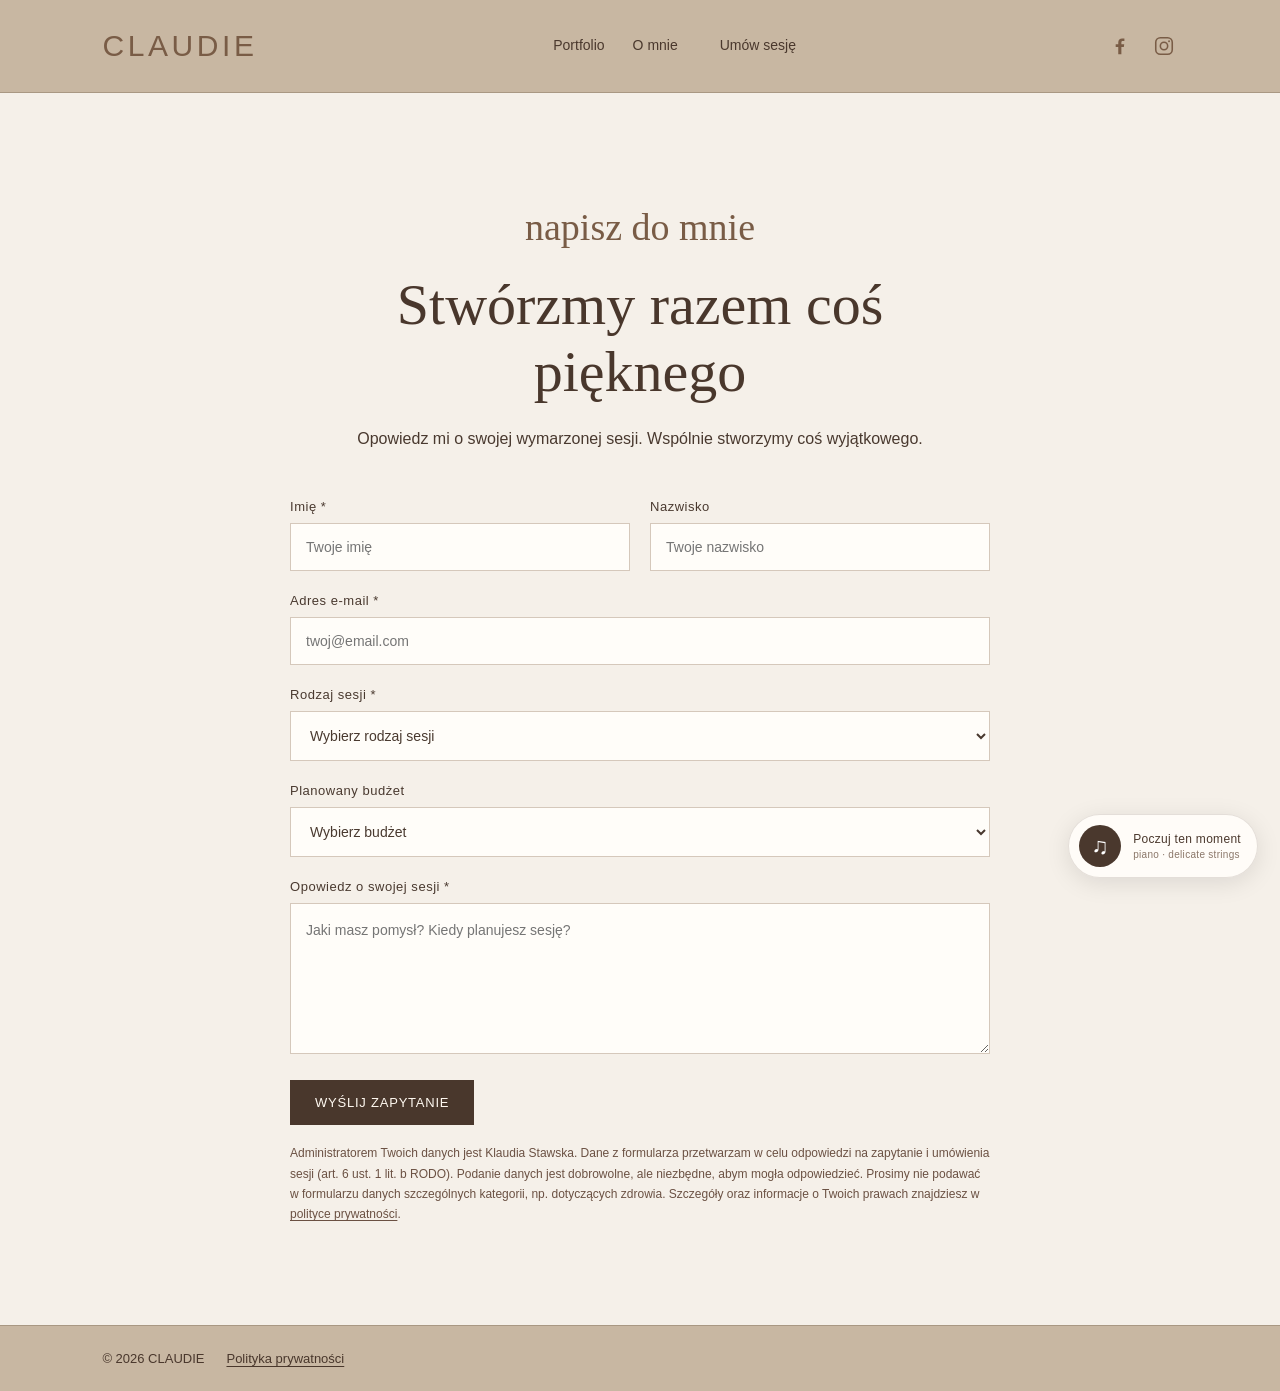
==== commit b2b0ae11: "Add files via upload" ====
--- a/kontakt.html
+++ b/kontakt.html
@@ -1,186 +1,198 @@
-<!DOCTYPE html>
-<html lang="pl">
-<head>
-    <meta charset="UTF-8">
-    <meta name="viewport" content="width=device-width, initial-scale=1.0">
-
-    <title>Umów sesję — CLAUDIE</title>
-    <meta name="description" content="Skontaktuj się z Klaudią Stawską i umów swoją wymarzoną sesję fotograficzną CLAUDIE.">
-
-    <link rel="stylesheet" href="style.css">
-</head>
-<body>
-
-    <nav>
-    <a href="index.html" class="logo">CLAUDIE</a>
-
-<div class="nav-links">
-    <details class="nav-dropdown">
-        <summary>Portfolio</summary>
-        <div class="dropdown-menu">
-            <a href="plenerowe.html">Plenerowe</a>
-            <a href="street-photo.html">Street photo</a>
-            <a href="wizerunkowe.html">Wizerunkowe</a>
-        </div>
-    </details>
-
-    <a href="index.html#o-mnie">O mnie</a>
-    <a href="kontakt.html" class="nav-cta">Umów sesję</a>
-</div>
-
-<div class="social-icons">
-    <a href="https://www.facebook.com/profile.php?id=61554901435220"
-       target="_blank" rel="noopener noreferrer" aria-label="Facebook">
-        <svg viewBox="0 0 24 24" aria-hidden="true">
-            <path d="M13.5 21v-8h2.7l.4-3h-3.1V8.1c0-.9.3-1.5 1.6-1.5h1.7V3.9c-.3 0-1.3-.1-2.5-.1-2.5 0-4.2 1.5-4.2 4.3V10H7.3v3h2.8v8z"/>
-        </svg>
-    </a>
-
-    <a href="https://www.instagram.com/picyourchic/"
-       target="_blank" rel="noopener noreferrer" aria-label="Instagram">
-        <svg viewBox="0 0 24 24" aria-hidden="true">
-            <rect x="3" y="3" width="18" height="18" rx="5"/>
-            <circle cx="12" cy="12" r="4"/>
-            <circle class="instagram-dot" cx="17.5" cy="6.8" r="1"/>
-        </svg>
-    </a>
-</div>
-
-</nav>
-
-    <main>
-        <section id="kontakt" class="contact-section">
-
-            <div class="contact-heading">
-                <p class="script-label">napisz do mnie</p>
-                <h2>Stwórzmy razem coś pięknego</h2>
-                <p>
-                    Opowiedz mi o swojej wymarzonej sesji.
-                    Wspólnie stworzymy coś wyjątkowego.
-                </p>
-            </div>
-
-            <form
-                class="contact-form"
-                action="https://formsubmit.co/eosindove@gmail.com"
-                method="POST"
-            >
-
-                <input
-                    type="hidden"
-                    name="_subject"
-                    value="Nowe zapytanie o sesję — CLAUDIE"
-                >
-
-                <input
-                    type="hidden"
-                    name="_captcha"
-                    value="true"
-                >
-
-                <div class="form-row">
-                    <div class="form-group">
-                        <label for="first-name">Imię *</label>
-                        <input
-                            type="text"
-                            id="first-name"
-                            name="Imię"
-                            placeholder="Twoje imię"
-                            required
-                        >
-                    </div>
-
-                    <div class="form-group">
-                        <label for="last-name">Nazwisko</label>
-                        <input
-                            type="text"
-                            id="last-name"
-                            name="Nazwisko"
-                            placeholder="Twoje nazwisko"
-                        >
-                    </div>
-                </div>
-
-                <div class="form-group">
-                    <label for="email">Adres e-mail *</label>
-                    <input
-                        type="email"
-                        id="email"
-                        name="email"
-                        placeholder="twoj@email.com"
-                        required
-                    >
-                </div>
-
-                <div class="form-group">
-                    <label for="service">Rodzaj sesji *</label>
-                    <select id="service" name="Rodzaj sesji" required>
-                        <option value="">Wybierz rodzaj sesji</option>
-                        <option>Sesja portretowa</option>
-                        <option>Sesja pary lub narzeczeńska</option>
-                        <option>Sesja rodzinna lub ciążowa</option>
-                        <option>Fotografia ślubna</option>
-                        <option>Sesja wizerunkowa</option>
-                        <option>Inna sesja</option>
-                    </select>
-                </div>
-
-                <div class="form-group">
-                    <label for="budget">Planowany budżet</label>
-                    <select id="budget" name="Budżet">
-                        <option value="">Wybierz budżet</option>
-                        <option>Do 500 zł</option>
-                        <option>500–1000 zł</option>
-                        <option>Powyżej 1000 zł</option>
-                        <option>Do ustalenia</option>
-                    </select>
-                </div>
-
-                <div class="form-group">
-                    <label for="message">Opowiedz o swojej sesji *</label>
-                    <textarea
-                        id="message"
-                        name="Wiadomość"
-                        rows="5"
-                        placeholder="Jaki masz pomysł? Kiedy planujesz sesję?"
-                        required
-                    ></textarea>
-                </div>
-
-                <button type="submit" class="button">
-                    WYŚLIJ ZAPYTANIE
-                </button>
-
-            </form>
-        </section>
-    </main>
-
-    <footer>
-        © 2026 CLAUDIE
-    </footer>
-
-   
-<div class="music-player">
-  <button
-    id="music-toggle"
-    class="music-button"
-    type="button"
-    aria-label="Włącz muzykę"
-  >
-    ♫
-  </button>
-
-  <div class="music-label">
-    <span>Poczuj ten moment</span>
-    <small>piano · delicate strings</small>
-  </div>
-
-  <audio id="site-music" loop preload="none">
-    <source src="music/poczuj-ten-moment.mp3" type="audio/mpeg">
-  </audio>
-</div>
-
-<script src="music-player.js"></script>
-<script src="site-navigation.js" data-site-navigation></script>
-</body>
+<!DOCTYPE html>
+<html lang="pl">
+<head>
+    <meta charset="UTF-8">
+    <meta name="viewport" content="width=device-width, initial-scale=1.0">
+
+    <title>Umów sesję — CLAUDIE</title>
+    <meta name="description" content="Skontaktuj się z Klaudią Stawską i umów swoją wymarzoną sesję fotograficzną CLAUDIE.">
+
+    <link rel="stylesheet" href="style.css">
+</head>
+<body>
+
+    <nav>
+    <a href="index.html" class="logo">CLAUDIE</a>
+
+<div class="nav-links">
+    <details class="nav-dropdown">
+        <summary>Portfolio</summary>
+        <div class="dropdown-menu">
+            <a href="plenerowe.html">Plenerowe</a>
+            <a href="street-photo.html">Street photo</a>
+            <a href="wizerunkowe.html">Wizerunkowe</a>
+        </div>
+    </details>
+
+    <a href="index.html#o-mnie">O mnie</a>
+    <a href="kontakt.html" class="nav-cta">Umów sesję</a>
+</div>
+
+<div class="social-icons">
+    <a href="https://www.facebook.com/profile.php?id=61554901435220"
+       target="_blank" rel="noopener noreferrer" aria-label="Facebook">
+        <svg viewBox="0 0 24 24" aria-hidden="true">
+            <path d="M13.5 21v-8h2.7l.4-3h-3.1V8.1c0-.9.3-1.5 1.6-1.5h1.7V3.9c-.3 0-1.3-.1-2.5-.1-2.5 0-4.2 1.5-4.2 4.3V10H7.3v3h2.8v8z"/>
+        </svg>
+    </a>
+
+    <a href="https://www.instagram.com/picyourchic/"
+       target="_blank" rel="noopener noreferrer" aria-label="Instagram">
+        <svg viewBox="0 0 24 24" aria-hidden="true">
+            <rect x="3" y="3" width="18" height="18" rx="5"/>
+            <circle cx="12" cy="12" r="4"/>
+            <circle class="instagram-dot" cx="17.5" cy="6.8" r="1"/>
+        </svg>
+    </a>
+</div>
+
+</nav>
+
+    <main>
+        <section id="kontakt" class="contact-section">
+
+            <div class="contact-heading">
+                <p class="script-label">napisz do mnie</p>
+                <h2>Stwórzmy razem coś pięknego</h2>
+                <p>
+                    Opowiedz mi o swojej wymarzonej sesji.
+                    Wspólnie stworzymy coś wyjątkowego.
+                </p>
+            </div>
+
+            <form
+                class="contact-form"
+                action="https://formsubmit.co/eosindove@gmail.com"
+                method="POST"
+            >
+
+                <input
+                    type="hidden"
+                    name="_subject"
+                    value="Nowe zapytanie o sesję — CLAUDIE"
+                >
+
+                <input
+                    type="hidden"
+                    name="_captcha"
+                    value="true"
+                >
+
+                <div class="form-row">
+                    <div class="form-group">
+                        <label for="first-name">Imię *</label>
+                        <input
+                            type="text"
+                            id="first-name"
+                            name="Imię"
+                            placeholder="Twoje imię"
+                            required
+                        >
+                    </div>
+
+                    <div class="form-group">
+                        <label for="last-name">Nazwisko</label>
+                        <input
+                            type="text"
+                            id="last-name"
+                            name="Nazwisko"
+                            placeholder="Twoje nazwisko"
+                        >
+                    </div>
+                </div>
+
+                <div class="form-group">
+                    <label for="email">Adres e-mail *</label>
+                    <input
+                        type="email"
+                        id="email"
+                        name="email"
+                        placeholder="twoj@email.com"
+                        required
+                    >
+                </div>
+
+                <div class="form-group">
+                    <label for="service">Rodzaj sesji *</label>
+                    <select id="service" name="Rodzaj sesji" required>
+                        <option value="">Wybierz rodzaj sesji</option>
+                        <option>Sesja portretowa</option>
+                        <option>Sesja pary lub narzeczeńska</option>
+                        <option>Sesja rodzinna lub ciążowa</option>
+                        <option>Fotografia ślubna</option>
+                        <option>Sesja wizerunkowa</option>
+                        <option>Inna sesja</option>
+                    </select>
+                </div>
+
+                <div class="form-group">
+                    <label for="budget">Planowany budżet</label>
+                    <select id="budget" name="Budżet">
+                        <option value="">Wybierz budżet</option>
+                        <option>Do 500 zł</option>
+                        <option>500–1000 zł</option>
+                        <option>Powyżej 1000 zł</option>
+                        <option>Do ustalenia</option>
+                    </select>
+                </div>
+
+                <div class="form-group">
+                    <label for="message">Opowiedz o swojej sesji *</label>
+                    <textarea
+                        id="message"
+                        name="Wiadomość"
+                        rows="5"
+                        placeholder="Jaki masz pomysł? Kiedy planujesz sesję?"
+                        required
+                    ></textarea>
+                </div>
+
+                <button type="submit" class="button">
+                    WYŚLIJ ZAPYTANIE
+                </button>
+
+                <p class="form-privacy">
+                    Administratorem Twoich danych jest Klaudia Stawska.
+                    Dane z formularza przetwarzam w celu odpowiedzi na zapytanie
+                    i umówienia sesji (art. 6 ust. 1 lit. b RODO).
+                    Podanie danych jest dobrowolne, ale niezbędne, abym mogła
+                    odpowiedzieć. Prosimy nie podawać w formularzu danych
+                    szczególnych kategorii, np. dotyczących zdrowia.
+                    Szczegóły oraz informacje o Twoich prawach znajdziesz
+                    w <a href="polityka-prywatnosci.html">polityce prywatności</a>.
+                </p>
+
+            </form>
+        </section>
+    </main>
+
+    <footer class="site-footer">
+        <span>© 2026 CLAUDIE</span>
+        <a href="polityka-prywatnosci.html">Polityka prywatności</a>
+    </footer>
+
+   
+<div class="music-player">
+  <button
+    id="music-toggle"
+    class="music-button"
+    type="button"
+    aria-label="Włącz muzykę"
+  >
+    ♫
+  </button>
+
+  <div class="music-label">
+    <span>Poczuj ten moment</span>
+    <small>piano · delicate strings</small>
+  </div>
+
+  <audio id="site-music" loop preload="none">
+    <source src="music/poczuj-ten-moment.mp3" type="audio/mpeg">
+  </audio>
+</div>
+
+<script src="music-player.js"></script>
+<script src="site-navigation.js" data-site-navigation></script>
+</body>
 </html>
--- a/style.css
+++ b/style.css
@@ -1,2121 +1,2251 @@
-@import url('https://fonts.googleapis.com/css2?family=Cormorant+Garamond:ital,wght@0,400;0,500;1,400;1,500&family=Montserrat:wght@400;500;600&family=Italianno&display=swap');
-
-
-/* ========================================
-   1. USTAWIENIA GLOBALNE
-======================================== */
-
-* {
-    box-sizing: border-box;
-}
-
-html {
-    scroll-behavior: smooth;
-    scroll-padding-top: 20px;
-}
-
-body {
-    margin: 0;
-    font-family: 'Montserrat', sans-serif;
-    background-color: #D8CBB9;
-    color: #30251F;
-}
-
-img {
-    max-width: 100%;
-}
-
-h1,
-h2 {
-    font-family: 'Cormorant Garamond', serif;
-    font-weight: 400;
-}
-
-h2 {
-    font-size: 42px;
-    color: #49372C;
-}
-
-p {
-    line-height: 1.8;
-}
-
-
-/* ========================================
-   2. MENU GŁÓWNE
-======================================== */
-
-nav {
-    display: flex;
-    align-items: center;
-    justify-content: space-between;
-    gap: 24px;
-    padding: 24px 8%;
-    background-color: #C8B7A2;
-    border-bottom: 1px solid #A99883;
-}
-
-.logo {
-    font-family: 'Montserrat', sans-serif;
-    font-size: 30px;
-    font-weight: 500;
-    font-style: normal;
-    letter-spacing: 0.12em;
-    color: #795C46;
-    white-space: nowrap;
-    text-decoration: none;
-}
-
-.nav-links {
-    display: flex;
-    align-items: center;
-    gap: 28px;
-}
-
-.nav-links a {
-    color: #4A382D;
-    text-decoration: none;
-    transition: color 0.2s ease;
-}
-
-.nav-links a:hover {
-    color: #A17B5B;
-}
-
-/* Przycisk Umów sesję */
-
-.nav-links .nav-cta {
-    padding: 12px 20px;
-    border: none;
-    color: #6B5143;
-    text-decoration: none;
-    transition: background-color 0.3s ease,
-                color 0.3s ease;
-}
-
-.nav-links .nav-cta:hover {
-    background-color: #6B5143;
-    color: #FFFFFF;
-}
-
-/* Ikony mediów społecznościowych */
-
-.social-icons {
-    display: flex;
-    align-items: center;
-    gap: 16px;
-}
-
-.social-icons a {
-    display: inline-flex;
-    align-items: center;
-    justify-content: center;
-    width: 28px;
-    height: 28px;
-    color: #795C46;
-    transition: color 0.2s ease,
-                transform 0.2s ease;
-}
-
-.social-icons a:hover {
-    color: #A17B5B;
-    transform: translateY(-2px);
-}
-
-.social-icons svg {
-    width: 22px;
-    height: 22px;
-    fill: none;
-    stroke: currentColor;
-    stroke-width: 1.7;
-    stroke-linecap: round;
-    stroke-linejoin: round;
-}
-
-/* Facebook */
-
-.social-icons a:first-child svg {
-    fill: currentColor;
-    stroke: none;
-}
-
-/* Kropka Instagrama */
-
-.social-icons .instagram-dot {
-    fill: currentColor;
-    stroke: none;
-}
-
-
-/* ========================================
-   3. ZDJĘCIE POWITALNE CLAUDIE
-======================================== */
-
-.brand-hero {
-    min-height: 85vh;
-    display: flex;
-    align-items: center;
-    justify-content: center;
-    padding: 0 20px;
-    text-align: center;
-    color: #FFFFFF;
-
-    background-image:
-        linear-gradient(
-            rgba(35, 25, 19, 0.35),
-            rgba(35, 25, 19, 0.35)
-        ),
-        url('images/title.jpeg');
-
-    background-size: cover;
-    background-position: center;
-    background-repeat: no-repeat;
-}
-
-.brand-title {
-    transform: translateY(-65px);
-}
-
-.brand-title h1 {
-    font-family: 'Montserrat', sans-serif;
-    font-size: clamp(60px, 10vw, 115px);
-    font-weight: 400;
-    font-style: normal;
-    line-height: 1.08;
-    letter-spacing: 0.18em;
-    color: #FFFFFF;
-    margin: 0;
-    padding-left: 0.18em;
-}
-
-.brand-title .brand-name {
-    font-family: 'Montserrat', sans-serif;
-    font-size: clamp(18px, 2vw, 25px);
-    letter-spacing: 0.08em;
-    color: #FFFFFF;
-    margin: 12px 0 0;
-}
-
-.brand-title .brand-tagline {
-    position: static;
-    font-family: 'Italianno', cursive;
-    font-size: clamp(36px, 4vw, 50px);
-    font-weight: 400;
-    letter-spacing: 0.04em;
-    margin: 180px 0 0;
-    color: #FFFFFF;
-}
-
-
-/* ========================================
-   4. GŁÓWNA SEKCJA ZE ZDJĘCIEM
-======================================== */
-
-.hero {
-    min-height: 75vh;
-    padding: 70px 6%;
-    display: flex;
-    justify-content: space-between;
-    align-items: center;
-    gap: 40px;
-    background: linear-gradient(
-        135deg,
-        #C3AF98,
-        #E0D4C4
-    );
-}
-
-.hero-text {
-    flex: 1;
-    min-width: 0;
-}
-
-.hero-text p {
-    color: #49372C;
-    font-size: 16px;
-}
-
-.hero-text h2 {
-    font-size: clamp(36px, 4.5vw, 58px);
-    line-height: 1.2;
-    margin: 16px 0 24px;
-}
-
-.hero-image {
-    display: block;
-    width: 52%;
-    max-width: 1000px;
-    height: auto;
-    object-fit: contain;
-
-    /* Zaokrąglona góra jak łuk okna */
-    border-radius: 50% 50% 0 0 / 30% 30% 0 0;
-}
-
-/* Przyciski na stronie */
-
-.button {
-    display: inline-block;
-    padding: 15px 25px;
-    margin-top: 16px;
-    border: none;
-    background-color: #49372C;
-    color: #FFF9F1;
-    font-family: 'Montserrat', sans-serif;
-    font-size: 13px;
-    letter-spacing: 0.06em;
-    text-decoration: none;
-    cursor: pointer;
-    transition: background-color 0.2s ease;
-}
-
-.button:hover {
-    background-color: #70533F;
-}
-
-/* Ozdobny, pisany akcent */
-
-.script-font {
-    font-family: 'Italianno', cursive;
-    font-weight: 400;
-    font-size: 1.5em;
-}
-
-
-/* ========================================
-   5. WSPÓLNE USTAWIENIA SEKCJI
-======================================== */
-
-section {
-    padding: 70px 8%;
-}
-
-.script-label {
-    font-family: 'Italianno', cursive;
-    font-size: 38px;
-    font-weight: 400;
-    color: #795C46;
-    margin: 0 0 8px;
-}
-
-#o-mnie {
-    background-color: #D8CBB9;
-    color: #30251F;
-}
-
-#o-mnie h2 {
-    color: #49372C;
-}
-
-#o-mnie p {
-    color: #49372C;
-    line-height: 1.8;
-}
-
-
-/* ========================================
-   6. PORTFOLIO
-======================================== */
-
-#portfolio.portfolio {
-    padding: 100px 8%;
-    background-color: #F0E8DD;
-    color: #30251F;
-}
-
-.portfolio-heading {
-    max-width: 750px;
-    margin: 0 auto 50px;
-    text-align: center;
-}
-
-.portfolio-heading h2 {
-    font-size: clamp(38px, 5vw, 60px);
-    font-weight: 400;
-    line-height: 1.1;
-    color: #30251F;
-    margin: 0 0 22px;
-}
-
-.portfolio-description {
-    max-width: 520px;
-    margin: 0 auto;
-    font-size: 15px;
-    line-height: 1.9;
-    color: #49372C;
-}
-
-/* Nieregularna galeria w stylu magazynu */
-
-.gallery {
-    display: grid;
-    display: grid;
-    grid-template-columns: 1fr;
-    gap: 30px;
-    width: 100%;
-    max-width: 750px;
-    margin: 0 auto;
-}
-
-.gallery img {
-    display: block;
-    width: 100%;
-    height: auto;
-    object-fit: contain;
-    border-radius: 6px;
-}
-
-/* Duży kadr po lewej */
-
-.gallery img:first-child {
-    grid-row: 1 / 3;
-    min-height: 580px;
-}
-
-/* Pozostałe kadry po prawej */
-
-.gallery img:nth-child(2),
-.gallery img:nth-child(3) {
-    min-height: 280px;
-}
-
-
-/* ========================================
-   7. KONTAKT I FORMULARZ
-======================================== */
-
-.contact-section {
-    padding: 100px 20px;
-    background-color: #F5F0E9;
-    color: #49392F;
-}
-
-.contact-heading {
-    max-width: 650px;
-    margin: 0 auto 45px;
-    text-align: center;
-}
-
-.contact-heading h2 {
-    font-size: clamp(36px, 5vw, 58px);
-    font-weight: 400;
-    margin: 10px 0 20px;
-}
-
-.contact-heading p {
-    line-height: 1.8;
-}
-
-.contact-form {
-    max-width: 700px;
-    margin: 0 auto;
-}
-
-.form-row {
-    display: grid;
-    grid-template-columns: 1fr 1fr;
-    gap: 20px;
-}
-
-.form-group {
-    display: flex;
-    flex-direction: column;
-    gap: 9px;
-    margin-bottom: 22px;
-}
-
-.form-group label {
-    font-size: 13px;
-    letter-spacing: 0.04em;
-}
-
-.form-group input,
-.form-group select,
-.form-group textarea {
-    width: 100%;
-    padding: 15px;
-    border: 1px solid #D5C8BB;
-    border-radius: 0;
-    background-color: #FFFDF9;
-    color: #49392F;
-    font-family: 'Montserrat', sans-serif;
-    font-size: 14px;
-}
-
-.form-group input:focus,
-.form-group select:focus,
-.form-group textarea:focus {
-    outline: 1px solid #8C7160;
-    border-color: #8C7160;
-}
-
-.form-group textarea {
-    resize: vertical;
-    line-height: 1.7;
-}
-
-.contact-form .button {
-    margin-top: 4px;
-}
-
-
-/* ========================================
-   8. STOPKA
-======================================== */
-
-footer {
-    padding: 25px 8%;
-    background-color: #C8B7A2;
-    color: #49372C;
-    border-top: 1px solid #A99883;
-    font-size: 13px;
-}
-
-
-/* ========================================
-   9. WERSJA MOBILNA
-======================================== */
-
-@media (max-width: 600px) {
-
-    /* Menu */
-
-    nav {
-        flex-wrap: wrap;
-        gap: 16px;
-        padding: 20px 6%;
-    }
-
-    .logo {
-        font-size: 25px;
-    }
-
-    .nav-links {
-        display: flex;
-        flex-wrap: wrap;
-        gap: 16px;
-    }
-
-    .nav-links a {
-        font-size: 13px;
-    }
-
-    .nav-links .nav-cta {
-        padding: 8px 12px;
-    }
-
-    .social-icons {
-        gap: 12px;
-    }
-
-    /* Zdjęcie powitalne */
-
-    .brand-hero {
-        min-height: 75vh;
-        background-position: center;
-    }
-
-    .brand-title {
-    transform: translateY(-45px);
-}
-
-.brand-title h1 {
-    font-size: 48px;
-    letter-spacing: 0.12em;
-    padding-left: 0.12em;
-}
-
-.brand-title .brand-name {
-    font-size: 16px;
-    margin-top: 10px;
-}
-
-.brand-title .brand-tagline {
-    font-size: 34px;
-    margin-top: 140px;
-    }
-
-    /* Główna sekcja */
-
-    .hero {
-        min-height: auto;
-        padding: 50px 6%;
-        flex-direction: column;
-        align-items: stretch;
-        gap: 30px;
-    }
-
-    .hero-text h2 {
-        font-size: 38px;
-    }
-
-    .hero-image {
-        width: 100%;
-        height: auto;
-        max-width: 100%;
-        aspect-ratio: 4 / 3;
-        border-radius: 6px;
-    }
-
-    /* Pozostałe sekcje */
-
-    section {
-        padding: 60px 6%;
-    }
-
-    h2 {
-        font-size: 36px;
-    }
-
-    .script-label {
-        font-size: 34px;
-    }
-
-    /* Portfolio */
-
-    #portfolio.portfolio {
-        padding: 60px 6%;
-    }
-
-    .portfolio-heading {
-        margin-bottom: 35px;
-    }
-
-    .portfolio-heading h2 {
-        font-size: 40px;
-    }
-
-    .gallery {
-        grid-template-columns: 1fr;
-        grid-template-rows: auto;
-        gap: 18px;
-    }
-
-    .gallery img,
-    .gallery img:first-child,
-    .gallery img:nth-child(2),
-    .gallery img:nth-child(3) {
-        grid-row: auto;
-        height: auto;
-        min-height: 0;
-        aspect-ratio: 4 / 5;
-        object-fit: cover;
-    }
-
-    /* Formularz */
-
-    .contact-section {
-        padding: 65px 6%;
-    }
-
-    .contact-heading {
-        margin-bottom: 35px;
-    }
-
-    .contact-heading h2 {
-        font-size: 40px;
-    }
-
-    .form-row {
-        grid-template-columns: 1fr;
-        gap: 0;
-    }
-
-    .form-group input,
-    .form-group select,
-    .form-group textarea {
-        padding: 14px;
-    }
-
-    /* Stopka */
-
-    footer {
-        padding: 22px 6%;
-    }
-}
-/* KARTY KATEGORII PORTFOLIO */
-#portfolio .gallery {
-    display: grid;
-    grid-template-columns: repeat(3, minmax(0, 1fr));
-    gap: 20px;
-    width: 100%;
-    max-width: none;
-    margin: 0 auto;
-}
-
-#portfolio .portfolio-card {
-    position: relative;
-    display: flex;
-    align-items: center;
-    justify-content: center;
-    overflow: hidden;
-    width: 100%;
-    aspect-ratio: 3 / 4;
-    background: #E3D8CB;
-    color: #FFFFFF;
-    text-decoration: none;
-    border-radius: 0;
-}
-
-#portfolio .portfolio-card img {
-    display: block;
-    width: 100%;
-    height: 100%;
-    object-fit: contain;
-    transition: transform 0.4s ease;
-}
-
-#portfolio .portfolio-card:hover img {
-    transform: scale(1.02);
-}
-
-#portfolio .portfolio-card span {
-    position: absolute;
-    left: 0;
-    right: 0;
-    bottom: 0;
-    padding: 35px 10px 22px;
-    text-align: center;
-    font-family: 'Montserrat', sans-serif;
-    font-size: 18px;
-    letter-spacing: 0.06em;
-    color: #FFFFFF;
-    background: linear-gradient(
-        transparent,
-        rgba(25, 20, 16, 0.75)
-    );
-}
-
-@media (max-width: 600px) {
-    #portfolio .gallery {
-        grid-template-columns: 1fr;
-        gap: 24px;
-    }
-
-    #portfolio .portfolio-card {
-        aspect-ratio: auto;
-        min-height: 0;
-    }
-
-    #portfolio .portfolio-card img {
-        width: 100%;
-        height: auto;
-        object-fit: contain;
-    }
-}
-/* ZMNIEJSZENIE ZDJĘĆ W GALERII PLENEROWEJ */
-.portfolio-page {
-    max-width: 1100px;
-    margin: 0 auto;
-    padding: 60px 5% 80px;
-}
-
-.photo-gallery {
-    columns: 3;
-    column-gap: 18px;
-}
-
-.photo-item {
-    margin-bottom: 18px;
-}
-
-.photo-item img {
-    display: block;
-    width: 100%;
-    height: auto;
-}
-.photo-item {
-    display: block;
-    overflow: hidden;
-    break-inside: avoid;
-    cursor: zoom-in;
-}
-
-.photo-item img {
-    display: block;
-    width: 100%;
-    height: auto;
-    transition: transform 0.35s ease;
-}
-
-.photo-item:hover img {
-    transform: scale(1.06);
-}
-/* ========================================
-   NOWE MENU CLAUDIE
-======================================== */
-
-nav {
-    position: relative;
-    z-index: 100;
-}
-
-.nav-links {
-    display: flex;
-    align-items: center;
-    justify-content: center;
-    gap: 28px;
-}
-
-.nav-links > a,
-.nav-dropdown > summary {
-    display: inline-flex;
-    align-items: center;
-    justify-content: center;
-    gap: 6px;
-    min-height: 44px;
-    padding: 10px 0;
-    font-family: 'Montserrat', sans-serif;
-    font-size: 14px;
-    font-weight: 500;
-    line-height: 1.4;
-    color: #4A382D;
-    text-decoration: none;
-    white-space: nowrap;
-    cursor: pointer;
-    transition: color 0.2s ease;
-}
-
-.nav-links > a:hover,
-.nav-dropdown > summary:hover {
-    color: #A17B5B;
-}
-
-/* Umów sesję — ten sam rozmiar tekstu */
-
-.nav-links > .nav-cta {
-    padding: 10px 14px;
-    border: 1px solid #795C46;
-}
-
-.nav-links > .nav-cta:hover {
-    background-color: #6B5143;
-    color: #FFFFFF;
-}
-
-/* Rozwijane Portfolio */
-
-.nav-dropdown {
-    position: relative;
-}
-
-.nav-dropdown > summary {
-    list-style: none;
-}
-
-.nav-dropdown > summary::-webkit-details-marker {
-    display: none;
-}
-
-
-.dropdown-menu {
-    position: absolute;
-    top: calc(100% - 2px);
-    left: -14px;
-    min-width: 190px;
-    padding: 8px 0;
-    background: #F5F0E9;
-    border: 1px solid #D5C8BB;
-    box-shadow: 0 8px 20px rgba(48, 37, 31, 0.12);
-    z-index: 200;
-}
-
-.dropdown-menu a {
-    display: block;
-    padding: 12px 16px;
-    font-family: 'Montserrat', sans-serif;
-    font-size: 13px;
-    line-height: 1.5;
-    color: #4A382D;
-    text-decoration: none;
-    white-space: nowrap;
-    transition: background-color 0.2s ease,
-                color 0.2s ease;
-}
-
-.dropdown-menu a:hover,
-.dropdown-menu a:focus-visible {
-    background-color: #E5D9CB;
-    color: #795C46;
-}
-
-/* Na komputerze menu otwiera się po najechaniu */
-
-@media (hover: hover) and (pointer: fine) {
-    .nav-dropdown:hover .dropdown-menu {
-        display: block;
-    }
-
-
-}
-
-/* Menu na telefonie */
-
-@media (max-width: 600px) {
-    nav {
-        justify-content: space-between;
-        gap: 12px;
-    }
-
-    .nav-links {
-        width: 100%;
-        justify-content: center;
-        flex-wrap: wrap;
-        gap: 8px 18px;
-    }
-
-    .nav-links > a,
-    .nav-dropdown > summary {
-        min-height: 40px;
-        font-size: 13px;
-    }
-
-    .nav-links > .nav-cta {
-        padding: 8px 12px;
-    }
-
-    .dropdown-menu {
-        left: 0;
-        min-width: 175px;
-    }
-}
-
-.nav-links > .nav-cta {
-    border: none;
-}
-
-.nav-links > a,
-.nav-links > .nav-dropdown > summary {
-    font-family: 'Montserrat', sans-serif;
-    font-size: 14px;
-    font-weight: 500;
-    line-height: 1.4;
-    text-transform: none;
-}
-/* Spójna nawigacja na komputerze i telefonie */
-.nav-links > a,
-.nav-links > .nav-dropdown > summary {
-    font-family: 'Montserrat', sans-serif;
-    font-size: 14px;
-    font-weight: 500;
-    line-height: 1.4;
-    text-transform: none;
-}
-
-.nav-links > .nav-cta {
-    border: none;
-}
-
-@media (max-width: 600px) {
-    .nav-links > a,
-    .nav-links > .nav-dropdown > summary {
-        font-size: 13px;
-    }
-}
-/* ========================================
-   STREET PHOTO — UKŁAD ARTYSTYCZNY
-======================================== */
-
-.portfolio-page .photo-gallery {
-    display: grid;
-    grid-template-columns: repeat(4, minmax(0, 1fr));
-    grid-auto-flow: dense;
-    grid-auto-rows: 100px;
-    gap: 18px;
-    margin: 50px auto;
-    max-width: 1200px;
-    align-items: stretch;
-}
-
-.portfolio-page .photo-gallery .photo-item {
-    display: block;
-    min-width: 0;
-    overflow: hidden;
-    background: #E5D9CB;
-}
-
-.portfolio-page .photo-gallery .photo-item img {
-    display: block;
-    width: 100%;
-    height: 100%;
-    object-fit: cover;
-    transition: transform 0.5s ease;
-}
-
-.portfolio-page .photo-gallery .photo-item:hover img {
-    transform: scale(1.035);
-}
-
-/* Różne rozmiary zdjęć */
-
-.portfolio-page .photo-gallery .photo-item:nth-child(1) {
-    grid-column: span 2;
-    grid-row: span 4;
-}
-
-.portfolio-page .photo-gallery .photo-item:nth-child(2) {
-    grid-column: span 2;
-    grid-row: span 3;
-}
-
-.portfolio-page .photo-gallery .photo-item:nth-child(3) {
-    grid-column: span 1;
-    grid-row: span 3;
-}
-
-.portfolio-page .photo-gallery .photo-item:nth-child(4) {
-    grid-column: span 1;
-    grid-row: span 3;
-}
-
-.portfolio-page .photo-gallery .photo-item:nth-child(5) {
-    grid-column: span 2;
-    grid-row: span 4;
-}
-
-.portfolio-page .photo-gallery .photo-item:nth-child(6) {
-    grid-column: span 2;
-    grid-row: span 3;
-}
-
-.portfolio-page .photo-gallery .photo-item:nth-child(7) {
-    grid-column: span 1;
-    grid-row: span 3;
-}
-
-.portfolio-page .photo-gallery .photo-item:nth-child(8) {
-    grid-column: span 1;
-    grid-row: span 3;
-}
-
-/* Telefony */
-
-@media (max-width: 600px) {
-    .portfolio-page .photo-gallery {
-        grid-template-columns: repeat(2, minmax(0, 1fr));
-        grid-auto-rows: 85px;
-        gap: 10px;
-        margin: 30px 0;
-    }
-
-    .portfolio-page .photo-gallery .photo-item:nth-child(1) {
-        grid-column: span 2;
-        grid-row: span 4;
-    }
-
-    .portfolio-page .photo-gallery .photo-item:nth-child(2) {
-        grid-column: span 1;
-        grid-row: span 3;
-    }
-
-    .portfolio-page .photo-gallery .photo-item:nth-child(3) {
-        grid-column: span 1;
-        grid-row: span 3;
-    }
-
-    .portfolio-page .photo-gallery .photo-item:nth-child(4) {
-        grid-column: span 2;
-        grid-row: span 3;
-    }
-
-    .portfolio-page .photo-gallery .photo-item:nth-child(5) {
-        grid-column: span 1;
-        grid-row: span 3;
-    }
-
-    .portfolio-page .photo-gallery .photo-item:nth-child(6) {
-        grid-column: span 1;
-        grid-row: span 3;
-    }
-
-    .portfolio-page .photo-gallery .photo-item:nth-child(7) {
-        grid-column: span 2;
-        grid-row: span 3;
-    }
-
-    .portfolio-page .photo-gallery .photo-item:nth-child(8) {
-        grid-column: span 2;
-        grid-row: span 4;
-    }
-}
-
-/* Street photo 05 — ochrona kadru głowy */
-.portfolio-page .photo-gallery .photo-item:nth-child(5) img {
-    object-fit: contain;
-}
-/* ========================================
-   CLAUDIE — OBRÓT KART PORTFOLIO 3D
-   Zachowuje oryginalne proporcje 3:4
-======================================== */
-
-#portfolio .portfolio-card.flip-card {
-    display: block;
-    position: relative;
-    width: 100%;
-    aspect-ratio: 3 / 4;
-    height: auto;
-    min-height: 0;
-    perspective: 1200px;
-    overflow: visible;
-}
-
-#portfolio .flip-card .flip-card-inner {
-    position: absolute;
-    inset: 0;
-    width: 100%;
-    height: 100%;
-    transform-style: preserve-3d;
-    transition: transform 0.8s ease;
-}
-
-#portfolio .flip-card:hover .flip-card-inner,
-#portfolio .flip-card:focus-visible .flip-card-inner {
-    transform: rotateY(180deg);
-}
-
-#portfolio .flip-card .flip-card-front,
-#portfolio .flip-card .flip-card-back {
-    position: absolute;
-    inset: 0;
-    display: block;
-    width: 100%;
-    height: 100%;
-    overflow: hidden;
-    backface-visibility: hidden;
-    -webkit-backface-visibility: hidden;
-}
-
-#portfolio .flip-card .flip-card-front {
-    transform: rotateY(0deg);
-}
-
-#portfolio .flip-card .flip-card-back {
-    transform: rotateY(180deg);
-}
-
-#portfolio .flip-card .flip-card-front img,
-#portfolio .flip-card .flip-card-back img {
-    display: block;
-    width: 100%;
-    height: 100%;
-    max-width: none;
-    object-fit: contain;
-    transition: none;
-}
-
-#portfolio .flip-card .card-title {
-    position: absolute;
-    left: 0;
-    right: 0;
-    bottom: 0;
-    z-index: 2;
-    padding: 35px 10px 22px;
-    color: #FFFFFF;
-    text-align: center;
-    font-family: 'Montserrat', sans-serif;
-    font-size: 18px;
-    letter-spacing: 0.06em;
-    background: linear-gradient(
-        transparent,
-        rgba(25, 20, 16, 0.75)
-    );
-}
-
-/* Telefon — zachowaj proporcje i pełną wysokość karty */
-
-@media (max-width: 600px) {
-    #portfolio .portfolio-card.flip-card {
-        width: 100%;
-        aspect-ratio: 3 / 4;
-        height: auto;
-        min-height: 0;
-    }
-
-    #portfolio .flip-card .flip-card-inner {
-        position: absolute;
-        inset: 0;
-        height: 100%;
-    }
-
-    #portfolio .flip-card .flip-card-front img,
-    #portfolio .flip-card .flip-card-back img {
-        width: 100%;
-        height: 100%;
-        object-fit: contain;
-    }
-
-    #portfolio .flip-card .card-title {
-        font-size: 15px;
-        padding: 25px 8px 16px;
-    }
-}
-
-@media (prefers-reduced-motion: reduce) {
-    #portfolio .flip-card .flip-card-inner {
-        transition: none;
-    }
-}
-/* POPRAWKA MENU W PLIKU PLENEROWE.HTML */
-
-.main-nav .menu-toggle {
-    display: none;
-    appearance: none;
-    -webkit-appearance: none;
-    border: 0;
-    outline: none;
-    box-shadow: none;
-    background: transparent;
-    padding: 8px;
-    width: 42px;
-    height: 42px;
-    cursor: pointer;
-}
-
-.main-nav .menu-toggle span {
-    display: block;
-    width: 24px;
-    height: 2px;
-    margin: 5px auto;
-    padding: 0;
-    background: #333;
-    position: static;
-}
-
-@media (max-width: 768px) {
-    .main-nav .menu-toggle {
-        display: block;
-    }
-
-    .main-nav {
-        position: relative;
-    }
-
-    .main-nav .nav-links {
-        display: none;
-        width: 100%;
-    }
-
-    .main-nav .nav-links.menu-open {
-        display: flex;
-        flex-direction: column;
-        align-items: center;
-    }
-}
-/* ROZWIJANE MENU PORTFOLIO */
-
-.main-nav .nav-dropdown {
-    position: relative;
-}
-
-.main-nav .nav-dropdown-toggle {
-    display: inline-flex;
-    align-items: center;
-    gap: 7px;
-    padding: 10px 0;
-    border: none;
-    background: transparent;
-    box-shadow: none;
-    color: inherit;
-    font: inherit;
-    cursor: pointer;
-}
-
-.main-nav .dropdown-arrow {
-    display: inline-block;
-    transition: transform 0.2s ease;
-}
-
-.main-nav .nav-dropdown-toggle[aria-expanded="true"] .dropdown-arrow {
-    transform: rotate(180deg);
-}
-
-.main-nav .nav-submenu {
-    display: none;
-    position: absolute;
-    top: 100%;
-    left: 0;
-    min-width: 175px;
-    padding: 8px 0;
-    background: #fff;
-    box-shadow: 0 8px 22px rgba(0, 0, 0, 0.12);
-    z-index: 1000;
-}
-
-.main-nav .nav-dropdown.submenu-open .nav-submenu {
-    display: flex;
-    flex-direction: column;
-}
-
-.main-nav .nav-submenu a {
-    display: block;
-    padding: 10px 16px;
-    color: #333;
-    text-decoration: none;
-    white-space: nowrap;
-}
-
-.main-nav .nav-submenu a:hover {
-    background: #f3eee8;
-}
-
-/* Przyciski menu — bez białego prostokąta */
-
-.main-nav .menu-toggle,
-.main-nav .nav-dropdown-toggle {
-    -webkit-appearance: none;
-    appearance: none;
-    border: none;
-    outline-offset: 4px;
-}
-
-.main-nav .menu-toggle {
-    background: transparent !important;
-    box-shadow: none !important;
-}
-
-@media (max-width: 768px) {
-    .main-nav .nav-dropdown {
-        width: 100%;
-        text-align: center;
-    }
-
-    .main-nav .nav-dropdown-toggle {
-        justify-content: center;
-    }
-
-    .main-nav .nav-submenu {
-        position: static;
-        min-width: 0;
-        width: 100%;
-        box-shadow: none;
-        background: transparent;
-    }
-
-    .main-nav .nav-submenu a {
-        padding: 10px;
-    }
-}
-/* =====================================
-   CLAUDIE — WYRÓWNANIE GÓRNEJ NAWIGACJI
-===================================== */
-
-.main-nav {
-    display: flex;
-    align-items: center;
-    justify-content: space-between;
-    gap: 30px;
-    width: 100%;
-    box-sizing: border-box;
-}
-
-.main-nav .logo {
-    flex: 0 0 auto;
-    margin: 0;
-}
-
-.main-nav .nav-links {
-    display: flex;
-    align-items: center;
-    justify-content: center;
-    gap: 32px;
-    margin: 0 auto;
-    padding: 0;
-}
-
-.main-nav .nav-links > a,
-.main-nav .nav-dropdown-toggle {
-    display: inline-flex;
-    align-items: center;
-    justify-content: center;
-    margin: 0;
-    padding: 10px 0;
-    line-height: 1.2;
-    vertical-align: middle;
-    white-space: nowrap;
-}
-
-.main-nav .nav-dropdown {
-    display: flex;
-    align-items: center;
-    position: relative;
-    margin: 0;
-    padding: 0;
-}
-
-.main-nav .social-icons {
-    display: flex;
-    align-items: center;
-    justify-content: flex-end;
-    gap: 14px;
-    flex: 0 0 auto;
-    margin: 0;
-}
-
-.main-nav .social-icons a {
-    display: flex;
-    align-items: center;
-    justify-content: center;
-}
-
-/* Menu mobilne */
-@media (max-width: 768px) {
-    .main-nav {
-        flex-wrap: wrap;
-        gap: 12px;
-    }
-
-    .main-nav .nav-links {
-        gap: 18px;
-    }
-
-    .main-nav .nav-links.menu-open {
-        align-items: center;
-    }
-}   
-/* ========================================
-   CLAUDIE — LIGHTBOX GALERII
-======================================== */
-
-.lightbox {
-    position: fixed;
-    inset: 0;
-    z-index: 9999;
-    display: flex;
-    align-items: center;
-    justify-content: center;
-    padding: 60px 80px;
-    background: rgba(12, 10, 9, 0.86);
-    backdrop-filter: blur(5px);
-    -webkit-backdrop-filter: blur(5px);
-    opacity: 0;
-    visibility: hidden;
-    pointer-events: none;
-    transition: opacity 0.25s ease, visibility 0.25s ease;
-}
-
-.lightbox.is-open {
-    opacity: 1;
-    visibility: visible;
-    pointer-events: auto;
-}
-
-.lightbox-image {
-    display: block;
-    width: auto;
-    height: auto;
-    max-width: 100%;
-    max-height: calc(100vh - 100px);
-    object-fit: contain;
-    box-shadow: 0 12px 50px rgba(0, 0, 0, 0.3);
-    user-select: none;
-    -webkit-user-drag: none;
-}
-
-.lightbox-close,
-.lightbox-arrow {
-    position: absolute;
-    display: flex;
-    align-items: center;
-    justify-content: center;
-    padding: 0;
-    border: 1px solid rgba(255, 255, 255, 0.35);
-    border-radius: 50%;
-    background: rgba(20, 18, 16, 0.45);
-    color: #fff;
-    font-family: Arial, sans-serif;
-    font-size: 30px;
-    line-height: 1;
-    cursor: pointer;
-    transition: background 0.2s ease, transform 0.2s ease;
-    -webkit-tap-highlight-color: transparent;
-}
-
-.lightbox-close:hover,
-.lightbox-arrow:hover {
-    background: rgba(255, 255, 255, 0.2);
-}
-
-.lightbox-close:focus-visible,
-.lightbox-arrow:focus-visible {
-    outline: 2px solid #fff;
-    outline-offset: 4px;
-}
-
-.lightbox-close {
-    top: 22px;
-    right: 25px;
-    width: 46px;
-    height: 46px;
-    font-size: 32px;
-}
-
-.lightbox-arrow {
-    top: 50%;
-    width: 48px;
-    height: 48px;
-    transform: translateY(-50%);
-}
-
-.lightbox-arrow:hover {
-    transform: translateY(-50%) scale(1.06);
-}
-
-.lightbox-prev {
-    left: 22px;
-}
-
-.lightbox-next {
-    right: 22px;
-}
-
-.lightbox-counter {
-    position: absolute;
-    bottom: 20px;
-    left: 50%;
-    transform: translateX(-50%);
-    color: rgba(255, 255, 255, 0.85);
-    font-family: 'Montserrat', sans-serif;
-    font-size: 12px;
-    letter-spacing: 0.12em;
-}
-
-body.lightbox-open {
-    overflow: hidden;
-}
-
-.photo-item {
-    cursor: zoom-in;
-}
-
-@media (max-width: 600px) {
-    .lightbox {
-        padding: 55px 12px;
-    }
-
-    .lightbox-image {
-        max-width: 100%;
-        max-height: calc(100dvh - 130px);
-    }
-
-    .lightbox-close {
-        top: 12px;
-        right: 12px;
-        width: 42px;
-        height: 42px;
-    }
-
-    .lightbox-arrow {
-        top: auto;
-        bottom: 18px;
-        width: 44px;
-        height: 44px;
-        transform: none;
-    }
-
-    .lightbox-arrow:hover {
-        transform: none;
-    }
-
-    .lightbox-prev {
-        left: calc(50% - 58px);
-    }
-
-    .lightbox-next {
-        right: calc(50% - 58px);
-    }
-
-    .lightbox-counter {
-        bottom: 32px;
-        font-size: 11px;
-    }
-}
-
-@media (prefers-reduced-motion: reduce) {
-    .lightbox,
-    .lightbox-close,
-    .lightbox-arrow {
-        transition: none;
-    }
-}
-/* CLAUDIE — spójny kolor menu na komputerze i telefonie */
-
-.nav-links > a,
-.nav-links > .nav-dropdown > summary,
-.nav-links > .nav-cta,
-.main-nav .nav-links > a,
-.main-nav .nav-links > .nav-dropdown > summary,
-.main-nav .nav-links > .nav-dropdown-toggle {
-    color: #4A382D;
-}
-
-.nav-links > a:hover,
-.nav-links > .nav-dropdown > summary:hover,
-.nav-links > .nav-cta:hover,
-.main-nav .nav-links > a:hover,
-.main-nav .nav-links > .nav-dropdown > summary:hover,
-.main-nav .nav-links > .nav-dropdown-toggle:hover {
-    color: #A17B5B;
-}
-
-/* Zachowaj biały tekst przy najechaniu na brązowy przycisk */
-.nav-links > .nav-cta:hover,
-.main-nav .nav-links > .nav-cta:hover {
-    color: #FFFFFF;
-}
-/* CLAUDIE — subtelny odtwarzacz muzyki */
-
-.music-player {
-  position: fixed;
-  right: 22px;
-  bottom: 22px;
-  z-index: 1000;
-  display: flex;
-  align-items: center;
-  gap: 12px;
-  padding: 10px 16px 10px 10px;
-  background: rgba(255, 252, 248, 0.96);
-  border: 1px solid rgba(74, 56, 45, 0.15);
-  border-radius: 50px;
-  box-shadow: 0 5px 24px rgba(0, 0, 0, 0.10);
-  color: #4A382D;
-  backdrop-filter: blur(10px);
-}
-
-.music-button {
-  width: 42px;
-  height: 42px;
-  flex-shrink: 0;
-  border: none;
-  border-radius: 50%;
-  background: #4A382D;
-  color: #fff;
-  font-size: 23px;
-  cursor: pointer;
-  transition: background 0.2s ease, transform 0.2s ease;
-}
-
-.music-button:hover {
-  background: #A17B5B;
-  transform: scale(1.05);
-}
-
-.music-label {
-  display: flex;
-  flex-direction: column;
-  gap: 3px;
-  font-size: 12px;
-  letter-spacing: 0.3px;
-}
-
-.music-label small {
-  color: #8B7769;
-  font-size: 10px;
-}
-
-@media (max-width: 600px) {
-  .music-player {
-    right: 12px;
-    bottom: 12px;
-    gap: 9px;
-    padding: 8px 12px 8px 8px;
-  }
-
-  .music-button {
-    width: 38px;
-    height: 38px;
-  }
-}
-/* ========================================
-   CLAUDIE — NAGŁÓWEK MOBILNY STRONY GŁÓWNEJ
-   Logo i social media w pierwszym wierszu
-   Nawigacja w drugim wierszu
-======================================== */
-
-@media (max-width: 600px) {
-
-    body > nav:not(.main-nav) {
-        display: flex;
-        flex-wrap: wrap;
-        align-items: center;
-        justify-content: space-between;
-        gap: 10px 12px;
-        padding: 16px 6%;
-    }
-
-    /* CLAUDIE — lewy górny róg */
-    body > nav:not(.main-nav) > .logo {
-        order: 1;
-        flex: 0 0 auto;
-        font-size: 23px;
-        line-height: 1.2;
-    }
-
-    /* Instagram i Facebook — prawy górny róg */
-    body > nav:not(.main-nav) > .social-icons {
-        order: 2;
-        display: flex;
-        align-items: center;
-        justify-content: flex-end;
-        gap: 14px;
-        margin-left: auto;
-    }
-
-    body > nav:not(.main-nav) > .social-icons a {
-        width: 30px;
-        height: 30px;
-    }
-
-    body > nav:not(.main-nav) > .social-icons svg {
-        width: 23px;
-        height: 23px;
-    }
-
-    /* Nawigacja — drugi wiersz */
-    body > nav:not(.main-nav) > .nav-links {
-        order: 3;
-        display: flex;
-        flex: 0 0 100%;
-        width: 100%;
-        align-items: center;
-        justify-content: space-between;
-        flex-wrap: nowrap;
-        gap: 8px;
-        margin: 0;
-        padding: 4px 0 0;
-    }
-
-    body > nav:not(.main-nav) > .nav-links > a,
-    body > nav:not(.main-nav) > .nav-links > .nav-dropdown > summary {
-        display: inline-flex;
-        align-items: center;
-        justify-content: center;
-        min-height: 38px;
-        padding: 6px 0;
-        font-size: 12px;
-        line-height: 1.3;
-        white-space: nowrap;
-    }
-
-    /* Portfolio — menu rozwijane */
-    body > nav:not(.main-nav) > .nav-links > .nav-dropdown {
-        position: relative;
-        flex: 0 0 auto;
-    }
-
-    body > nav:not(.main-nav) .dropdown-menu {
-        top: 100%;
-        left: 0;
-        min-width: 160px;
-        z-index: 200;
-    }
-
-    /* Umów sesję — bez rozpychania menu */
-    body > nav:not(.main-nav) > .nav-links > .nav-cta {
-        flex: 0 0 auto;
-        padding: 6px 0;
-        border: none;
-    }
-}
-/* ========================================
-   CLAUDIE — MOBILNY NAGŁÓWEK KONTAKTU
-======================================== */
-
-@media (max-width: 600px) {
-
-    body > nav.main-nav {
-        display: flex;
-        flex-wrap: wrap;
-        align-items: center;
-        justify-content: space-between;
-        gap: 10px 12px;
-        padding: 16px 6%;
-    }
-
-    /* Logo w pierwszym wierszu */
-    body > nav.main-nav > .logo {
-        order: 1;
-        flex: 0 0 auto;
-        font-size: 23px;
-        line-height: 1.2;
-    }
-
-    /* Ukrywamy hamburger */
-    body > nav.main-nav > .menu-toggle {
-        display: none !important;
-    }
-
-    /* Social media po prawej stronie logo */
-    body > nav.main-nav > .social-icons {
-        order: 2;
-        display: flex;
-        align-items: center;
-        justify-content: flex-end;
-        gap: 14px;
-        margin-left: auto;
-    }
-
-    body > nav.main-nav > .social-icons a {
-        width: 30px;
-        height: 30px;
-    }
-
-    body > nav.main-nav > .social-icons svg {
-        width: 23px;
-        height: 23px;
-    }
-
-    /* Linki zawsze widoczne w drugim wierszu */
-    body > nav.main-nav > .nav-links,
-    body > nav.main-nav > .nav-links.menu-open {
-        order: 3;
-        display: flex !important;
-        flex: 0 0 100%;
-        width: 100%;
-        align-items: center;
-        justify-content: space-between;
-        flex-wrap: nowrap;
-        gap: 8px;
-        margin: 0;
-        padding: 4px 0 0;
-    }
-
-    body > nav.main-nav .nav-links > a,
-    body > nav.main-nav .nav-dropdown-toggle {
-        display: inline-flex;
-        align-items: center;
-        justify-content: center;
-        min-height: 38px;
-        padding: 6px 0;
-        font-size: 12px;
-        line-height: 1.3;
-        white-space: nowrap;
-    }
-
-    /* Portfolio i jego podmenu */
-    body > nav.main-nav .nav-dropdown {
-        position: relative;
-        flex: 0 0 auto;
-    }
-
-    body > nav.main-nav .nav-submenu {
-        position: absolute;
-        top: 100%;
-        left: 0;
-        min-width: 160px;
-        z-index: 200;
-    }
-
-    body > nav.main-nav .nav-dropdown.submenu-open .nav-submenu {
-        display: flex;
-        flex-direction: column;
-    }
-
-    /* Umów sesję */
-    body > nav.main-nav .nav-links > .nav-cta {
-        flex: 0 0 auto;
-        padding: 6px 0;
-        border: none;
-    }
-}
-/* ========================================
-   CLAUDIE — WSPÓLNY NAGŁÓWEK MOBILNY
-   Kontakt + wszystkie galerie
-======================================== */
-
-@media (max-width: 600px) {
-
-    body > nav.main-nav {
-        display: flex;
-        flex-wrap: wrap;
-        align-items: center;
-        justify-content: space-between;
-        gap: 10px 12px;
-        padding: 16px 6%;
-    }
-
-    /* Pierwszy wiersz: logo */
-    body > nav.main-nav > .logo {
-        order: 1;
-        flex: 0 0 auto;
-        font-size: 23px;
-        line-height: 1.2;
-    }
-
-    /* Pierwszy wiersz: Instagram i Facebook */
-    body > nav.main-nav > .social-icons {
-        order: 2;
-        display: flex;
-        align-items: center;
-        justify-content: flex-end;
-        gap: 14px;
-        margin-left: auto;
-    }
-
-    body > nav.main-nav > .social-icons a {
-        width: 30px;
-        height: 30px;
-    }
-
-    body > nav.main-nav > .social-icons svg {
-        width: 23px;
-        height: 23px;
-    }
-
-    /* Hamburger nie jest już potrzebny */
-    body > nav.main-nav > .menu-toggle {
-        display: none !important;
-    }
-
-    /* Drugi wiersz: całe menu widoczne od razu */
-    body > nav.main-nav > .nav-links,
-    body > nav.main-nav > .nav-links.menu-open {
-        order: 3;
-        display: flex !important;
-        flex: 0 0 100%;
-        width: 100%;
-        align-items: center;
-        justify-content: space-between;
-        flex-wrap: nowrap;
-        gap: 8px;
-        margin: 0;
-        padding: 4px 0 0;
-    }
-
-    body > nav.main-nav .nav-links > a,
-    body > nav.main-nav .nav-dropdown-toggle {
-        display: inline-flex;
-        align-items: center;
-        justify-content: center;
-        min-height: 38px;
-        padding: 6px 0;
-        font-size: 12px;
-        line-height: 1.3;
-        white-space: nowrap;
-    }
-
-    /* Rozwijane Portfolio */
-    body > nav.main-nav .nav-dropdown {
-        position: relative;
-        flex: 0 0 auto;
-    }
-
-    body > nav.main-nav .nav-submenu {
-        position: absolute;
-        top: 100%;
-        left: 0;
-        min-width: 160px;
-        z-index: 200;
-    }
-
-    body > nav.main-nav .nav-dropdown.submenu-open .nav-submenu {
-        display: flex;
-        flex-direction: column;
-    }
-
-    /* Umów sesję */
-    body > nav.main-nav .nav-links > .nav-cta {
-        flex: 0 0 auto;
-        padding: 6px 0;
-        border: none;
-    }
-}
-/* ========================================
-   CLAUDIE — FINALNY NAGŁÓWEK PODSTRON
-   Układ taki jak na stronie głównej
-======================================== */
-
-@media screen and (max-width: 768px) {
-
-    body > nav.main-nav {
-        display: flex !important;
-        flex-direction: row !important;
-        flex-wrap: wrap !important;
-        align-items: center !important;
-        justify-content: space-between !important;
-        gap: 8px 12px !important;
-        width: 100% !important;
-        padding: 16px 6% 12px !important;
-        box-sizing: border-box !important;
-        position: relative !important;
-        min-height: 0 !important;
-    }
-
-    /* Pierwszy wiersz: logo po lewej */
-    body > nav.main-nav > a.logo {
-        display: block !important;
-        order: 1 !important;
-        flex: 0 0 auto !important;
-        margin: 0 !important;
-        font-size: 23px !important;
-        line-height: 1.2 !important;
-        white-space: nowrap !important;
-    }
-
-    /* Hamburger całkowicie wyłączony */
-    body > nav.main-nav > .menu-toggle {
-        display: none !important;
-    }
-
-    /* Pierwszy wiersz: social media po prawej */
-    body > nav.main-nav > .social-icons {
-        display: flex !important;
-        order: 2 !important;
-        flex: 0 0 auto !important;
-        align-items: center !important;
-        justify-content: flex-end !important;
-        gap: 14px !important;
-        width: auto !important;
-        margin: 0 0 0 auto !important;
-        padding: 0 !important;
-        position: static !important;
-    }
-
-    body > nav.main-nav > .social-icons a {
-        display: inline-flex !important;
-        align-items: center !important;
-        justify-content: center !important;
-        width: 28px !important;
-        height: 28px !important;
-        padding: 0 !important;
-        margin: 0 !important;
-    }
-
-    body > nav.main-nav > .social-icons svg {
-        display: block !important;
-        width: 22px !important;
-        height: 22px !important;
-    }
-
-    /* Drugi wiersz: wszystkie linki zawsze widoczne */
-    body > nav.main-nav > .nav-links,
-    body > nav.main-nav > .nav-links.menu-open {
-        display: flex !important;
-        order: 3 !important;
-        flex: 0 0 100% !important;
-        flex-direction: row !important;
-        flex-wrap: nowrap !important;
-        align-items: center !important;
-        justify-content: space-between !important;
-        gap: 6px !important;
-        width: 100% !important;
-        max-width: 100% !important;
-        height: auto !important;
-        min-height: 40px !important;
-        margin: 0 !important;
-        padding: 4px 0 0 !important;
-        position: static !important;
-        transform: none !important;
-        opacity: 1 !important;
-        visibility: visible !important;
-        overflow: visible !important;
-        background: transparent !important;
-        box-shadow: none !important;
-    }
-
-    /* Portfolio */
-    body > nav.main-nav > .nav-links > .nav-dropdown {
-        display: flex !important;
-        flex: 0 1 auto !important;
-        align-items: center !important;
-        position: relative !important;
-        width: auto !important;
-        min-width: 0 !important;
-        height: 40px !important;
-        margin: 0 !important;
-        padding: 0 !important;
-        text-align: left !important;
-    }
-
-    body > nav.main-nav .nav-dropdown-toggle {
-        display: inline-flex !important;
-        align-items: center !important;
-        justify-content: center !important;
-        height: 40px !important;
-        min-height: 40px !important;
-        margin: 0 !important;
-        padding: 0 !important;
-        border: 0 !important;
-        background: transparent !important;
-        box-shadow: none !important;
-        color: #4A382D !important;
-        font-family: 'Montserrat', sans-serif !important;
-        font-size: 12px !important;
-        font-weight: 500 !important;
-        line-height: 1.2 !important;
-        white-space: nowrap !important;
-    }
-
-    /* O mnie i Umów sesję */
-    body > nav.main-nav > .nav-links > a {
-        display: inline-flex !important;
-        flex: 0 1 auto !important;
-        align-items: center !important;
-        justify-content: center !important;
-        height: 40px !important;
-        min-height: 40px !important;
-        min-width: 0 !important;
-        margin: 0 !important;
-        padding: 0 !important;
-        color: #4A382D !important;
-        font-family: 'Montserrat', sans-serif !important;
-        font-size: 12px !important;
-        font-weight: 500 !important;
-        line-height: 1.2 !important;
-        white-space: nowrap !important;
-        position: static !important;
-        transform: none !important;
-    }
-
-    body > nav.main-nav > .nav-links > a.nav-cta {
-        flex: 0 1 auto !important;
-        border: 0 !important;
-        padding: 0 !important;
-    }
-
-    /* Lista kategorii po kliknięciu Portfolio */
-    body > nav.main-nav .nav-submenu {
-        display: none;
-        position: absolute !important;
-        top: 100% !important;
-        left: 0 !important;
-        right: auto !important;
-        width: max-content !important;
-        min-width: 160px !important;
-        height: auto !important;
-        padding: 8px 0 !important;
-        background: #F5F0E9 !important;
-        box-shadow: 0 8px 20px rgba(48, 37, 31, 0.15) !important;
-        z-index: 9999 !important;
-    }
-
-    body > nav.main-nav .nav-dropdown.submenu-open .nav-submenu {
-        display: flex !important;
-        flex-direction: column !important;
-    }
-
-    body > nav.main-nav .nav-submenu a {
-        display: block !important;
-        padding: 10px 14px !important;
-        color: #4A382D !important;
-        font-size: 12px !important;
-        white-space: nowrap !important;
-    }
-}
-/* Wyrównanie rozmiaru menu mobilnego na wszystkich podstronach */
-
-@media screen and (max-width: 768px) {
-    body > nav:not(.main-nav) > .nav-links > a,
-    body > nav:not(.main-nav) > .nav-links > .nav-dropdown > summary,
-    body > nav.main-nav > .nav-links > a,
-    body > nav.main-nav .nav-dropdown-toggle {
-        font-family: 'Montserrat', sans-serif !important;
-        font-size: 12px !important;
-        font-weight: 500 !important;
-        line-height: 1.3 !important;
-    }
-
-    body > nav:not(.main-nav) > .nav-links,
-    body > nav.main-nav > .nav-links {
-        gap: 8px !important;
-    }
-}+/* ========================================
+   FONTY HOSTOWANE LOKALNIE (folder /fonts)
+   Pliki woff: montserrat.woff, cormorant-garamond.woff,
+   italianno.woff — podzbiór latin + latin-ext (polskie znaki)
+======================================== */
+
+@font-face {
+    font-family: 'Montserrat';
+    font-style: normal;
+    font-weight: 100 900;
+    font-display: swap;
+    src: url('fonts/montserrat.woff') format('woff');
+}
+
+@font-face {
+    font-family: 'Cormorant Garamond';
+    font-style: normal;
+    font-weight: 300 700;
+    font-display: swap;
+    src: url('fonts/cormorant-garamond.woff') format('woff');
+}
+
+@font-face {
+    font-family: 'Italianno';
+    font-style: normal;
+    font-weight: 400;
+    font-display: swap;
+    src: url('fonts/italianno.woff') format('woff');
+}
+
+
+
+/* ========================================
+   1. USTAWIENIA GLOBALNE
+======================================== */
+
+* {
+    box-sizing: border-box;
+}
+
+html {
+    scroll-behavior: smooth;
+    scroll-padding-top: 20px;
+}
+
+body {
+    margin: 0;
+    font-family: 'Montserrat', sans-serif;
+    background-color: #D8CBB9;
+    color: #30251F;
+}
+
+img {
+    max-width: 100%;
+}
+
+h1,
+h2 {
+    font-family: 'Cormorant Garamond', serif;
+    font-weight: 400;
+}
+
+h2 {
+    font-size: 42px;
+    color: #49372C;
+}
+
+p {
+    line-height: 1.8;
+}
+
+
+/* ========================================
+   2. MENU GŁÓWNE
+======================================== */
+
+nav {
+    display: flex;
+    align-items: center;
+    justify-content: space-between;
+    gap: 24px;
+    padding: 24px 8%;
+    background-color: #C8B7A2;
+    border-bottom: 1px solid #A99883;
+}
+
+.logo {
+    font-family: 'Montserrat', sans-serif;
+    font-size: 30px;
+    font-weight: 500;
+    font-style: normal;
+    letter-spacing: 0.12em;
+    color: #795C46;
+    white-space: nowrap;
+    text-decoration: none;
+}
+
+.nav-links {
+    display: flex;
+    align-items: center;
+    gap: 28px;
+}
+
+.nav-links a {
+    color: #4A382D;
+    text-decoration: none;
+    transition: color 0.2s ease;
+}
+
+.nav-links a:hover {
+    color: #A17B5B;
+}
+
+/* Przycisk Umów sesję */
+
+.nav-links .nav-cta {
+    padding: 12px 20px;
+    border: none;
+    color: #6B5143;
+    text-decoration: none;
+    transition: background-color 0.3s ease,
+                color 0.3s ease;
+}
+
+.nav-links .nav-cta:hover {
+    background-color: #6B5143;
+    color: #FFFFFF;
+}
+
+/* Ikony mediów społecznościowych */
+
+.social-icons {
+    display: flex;
+    align-items: center;
+    gap: 16px;
+}
+
+.social-icons a {
+    display: inline-flex;
+    align-items: center;
+    justify-content: center;
+    width: 28px;
+    height: 28px;
+    color: #795C46;
+    transition: color 0.2s ease,
+                transform 0.2s ease;
+}
+
+.social-icons a:hover {
+    color: #A17B5B;
+    transform: translateY(-2px);
+}
+
+.social-icons svg {
+    width: 22px;
+    height: 22px;
+    fill: none;
+    stroke: currentColor;
+    stroke-width: 1.7;
+    stroke-linecap: round;
+    stroke-linejoin: round;
+}
+
+/* Facebook */
+
+.social-icons a:first-child svg {
+    fill: currentColor;
+    stroke: none;
+}
+
+/* Kropka Instagrama */
+
+.social-icons .instagram-dot {
+    fill: currentColor;
+    stroke: none;
+}
+
+
+/* ========================================
+   3. ZDJĘCIE POWITALNE CLAUDIE
+======================================== */
+
+.brand-hero {
+    min-height: 85vh;
+    display: flex;
+    align-items: center;
+    justify-content: center;
+    padding: 0 20px;
+    text-align: center;
+    color: #FFFFFF;
+
+    background-image:
+        linear-gradient(
+            rgba(35, 25, 19, 0.35),
+            rgba(35, 25, 19, 0.35)
+        ),
+        url('images/title.jpeg');
+
+    background-size: cover;
+    background-position: center;
+    background-repeat: no-repeat;
+}
+
+.brand-title {
+    transform: translateY(-65px);
+}
+
+.brand-title h1 {
+    font-family: 'Montserrat', sans-serif;
+    font-size: clamp(60px, 10vw, 115px);
+    font-weight: 400;
+    font-style: normal;
+    line-height: 1.08;
+    letter-spacing: 0.18em;
+    color: #FFFFFF;
+    margin: 0;
+    padding-left: 0.18em;
+}
+
+.brand-title .brand-name {
+    font-family: 'Montserrat', sans-serif;
+    font-size: clamp(18px, 2vw, 25px);
+    letter-spacing: 0.08em;
+    color: #FFFFFF;
+    margin: 12px 0 0;
+}
+
+.brand-title .brand-tagline {
+    position: static;
+    font-family: 'Italianno', cursive;
+    font-size: clamp(36px, 4vw, 50px);
+    font-weight: 400;
+    letter-spacing: 0.04em;
+    margin: 180px 0 0;
+    color: #FFFFFF;
+}
+
+
+/* ========================================
+   4. GŁÓWNA SEKCJA ZE ZDJĘCIEM
+======================================== */
+
+.hero {
+    min-height: 75vh;
+    padding: 70px 6%;
+    display: flex;
+    justify-content: space-between;
+    align-items: center;
+    gap: 40px;
+    background: linear-gradient(
+        135deg,
+        #C3AF98,
+        #E0D4C4
+    );
+}
+
+.hero-text {
+    flex: 1;
+    min-width: 0;
+}
+
+.hero-text p {
+    color: #49372C;
+    font-size: 16px;
+}
+
+.hero-text h2 {
+    font-size: clamp(36px, 4.5vw, 58px);
+    line-height: 1.2;
+    margin: 16px 0 24px;
+}
+
+.hero-image {
+    display: block;
+    width: 52%;
+    max-width: 1000px;
+    height: auto;
+    object-fit: contain;
+
+    /* Zaokrąglona góra jak łuk okna */
+    border-radius: 50% 50% 0 0 / 30% 30% 0 0;
+}
+
+/* Przyciski na stronie */
+
+.button {
+    display: inline-block;
+    padding: 15px 25px;
+    margin-top: 16px;
+    border: none;
+    background-color: #49372C;
+    color: #FFF9F1;
+    font-family: 'Montserrat', sans-serif;
+    font-size: 13px;
+    letter-spacing: 0.06em;
+    text-decoration: none;
+    cursor: pointer;
+    transition: background-color 0.2s ease;
+}
+
+.button:hover {
+    background-color: #70533F;
+}
+
+/* Ozdobny, pisany akcent */
+
+.script-font {
+    font-family: 'Italianno', cursive;
+    font-weight: 400;
+    font-size: 1.5em;
+}
+
+
+/* ========================================
+   5. WSPÓLNE USTAWIENIA SEKCJI
+======================================== */
+
+section {
+    padding: 70px 8%;
+}
+
+.script-label {
+    font-family: 'Italianno', cursive;
+    font-size: 38px;
+    font-weight: 400;
+    color: #795C46;
+    margin: 0 0 8px;
+}
+
+#o-mnie {
+    background-color: #D8CBB9;
+    color: #30251F;
+}
+
+#o-mnie h2 {
+    color: #49372C;
+}
+
+#o-mnie p {
+    color: #49372C;
+    line-height: 1.8;
+}
+
+
+/* ========================================
+   6. PORTFOLIO
+======================================== */
+
+#portfolio.portfolio {
+    padding: 100px 8%;
+    background-color: #F0E8DD;
+    color: #30251F;
+}
+
+.portfolio-heading {
+    max-width: 750px;
+    margin: 0 auto 50px;
+    text-align: center;
+}
+
+.portfolio-heading h2 {
+    font-size: clamp(38px, 5vw, 60px);
+    font-weight: 400;
+    line-height: 1.1;
+    color: #30251F;
+    margin: 0 0 22px;
+}
+
+.portfolio-description {
+    max-width: 520px;
+    margin: 0 auto;
+    font-size: 15px;
+    line-height: 1.9;
+    color: #49372C;
+}
+
+/* Nieregularna galeria w stylu magazynu */
+
+.gallery {
+    display: grid;
+    display: grid;
+    grid-template-columns: 1fr;
+    gap: 30px;
+    width: 100%;
+    max-width: 750px;
+    margin: 0 auto;
+}
+
+.gallery img {
+    display: block;
+    width: 100%;
+    height: auto;
+    object-fit: contain;
+    border-radius: 6px;
+}
+
+/* Duży kadr po lewej */
+
+.gallery img:first-child {
+    grid-row: 1 / 3;
+    min-height: 580px;
+}
+
+/* Pozostałe kadry po prawej */
+
+.gallery img:nth-child(2),
+.gallery img:nth-child(3) {
+    min-height: 280px;
+}
+
+
+/* ========================================
+   7. KONTAKT I FORMULARZ
+======================================== */
+
+.contact-section {
+    padding: 100px 20px;
+    background-color: #F5F0E9;
+    color: #49392F;
+}
+
+.contact-heading {
+    max-width: 650px;
+    margin: 0 auto 45px;
+    text-align: center;
+}
+
+.contact-heading h2 {
+    font-size: clamp(36px, 5vw, 58px);
+    font-weight: 400;
+    margin: 10px 0 20px;
+}
+
+.contact-heading p {
+    line-height: 1.8;
+}
+
+.contact-form {
+    max-width: 700px;
+    margin: 0 auto;
+}
+
+.form-row {
+    display: grid;
+    grid-template-columns: 1fr 1fr;
+    gap: 20px;
+}
+
+.form-group {
+    display: flex;
+    flex-direction: column;
+    gap: 9px;
+    margin-bottom: 22px;
+}
+
+.form-group label {
+    font-size: 13px;
+    letter-spacing: 0.04em;
+}
+
+.form-group input,
+.form-group select,
+.form-group textarea {
+    width: 100%;
+    padding: 15px;
+    border: 1px solid #D5C8BB;
+    border-radius: 0;
+    background-color: #FFFDF9;
+    color: #49392F;
+    font-family: 'Montserrat', sans-serif;
+    font-size: 14px;
+}
+
+.form-group input:focus,
+.form-group select:focus,
+.form-group textarea:focus {
+    outline: 1px solid #8C7160;
+    border-color: #8C7160;
+}
+
+.form-group textarea {
+    resize: vertical;
+    line-height: 1.7;
+}
+
+.contact-form .button {
+    margin-top: 4px;
+}
+
+
+/* ========================================
+   8. STOPKA
+======================================== */
+
+footer {
+    padding: 25px 8%;
+    background-color: #C8B7A2;
+    color: #49372C;
+    border-top: 1px solid #A99883;
+    font-size: 13px;
+}
+
+
+/* ========================================
+   9. WERSJA MOBILNA
+======================================== */
+
+@media (max-width: 600px) {
+
+    /* Menu */
+
+    nav {
+        flex-wrap: wrap;
+        gap: 16px;
+        padding: 20px 6%;
+    }
+
+    .logo {
+        font-size: 25px;
+    }
+
+    .nav-links {
+        display: flex;
+        flex-wrap: wrap;
+        gap: 16px;
+    }
+
+    .nav-links a {
+        font-size: 13px;
+    }
+
+    .nav-links .nav-cta {
+        padding: 8px 12px;
+    }
+
+    .social-icons {
+        gap: 12px;
+    }
+
+    /* Zdjęcie powitalne */
+
+    .brand-hero {
+        min-height: 75vh;
+        background-position: center;
+    }
+
+    .brand-title {
+    transform: translateY(-45px);
+}
+
+.brand-title h1 {
+    font-size: 48px;
+    letter-spacing: 0.12em;
+    padding-left: 0.12em;
+}
+
+.brand-title .brand-name {
+    font-size: 16px;
+    margin-top: 10px;
+}
+
+.brand-title .brand-tagline {
+    font-size: 34px;
+    margin-top: 140px;
+    }
+
+    /* Główna sekcja */
+
+    .hero {
+        min-height: auto;
+        padding: 50px 6%;
+        flex-direction: column;
+        align-items: stretch;
+        gap: 30px;
+    }
+
+    .hero-text h2 {
+        font-size: 38px;
+    }
+
+    .hero-image {
+        width: 100%;
+        height: auto;
+        max-width: 100%;
+        aspect-ratio: 4 / 3;
+        border-radius: 6px;
+    }
+
+    /* Pozostałe sekcje */
+
+    section {
+        padding: 60px 6%;
+    }
+
+    h2 {
+        font-size: 36px;
+    }
+
+    .script-label {
+        font-size: 34px;
+    }
+
+    /* Portfolio */
+
+    #portfolio.portfolio {
+        padding: 60px 6%;
+    }
+
+    .portfolio-heading {
+        margin-bottom: 35px;
+    }
+
+    .portfolio-heading h2 {
+        font-size: 40px;
+    }
+
+    .gallery {
+        grid-template-columns: 1fr;
+        grid-template-rows: auto;
+        gap: 18px;
+    }
+
+    .gallery img,
+    .gallery img:first-child,
+    .gallery img:nth-child(2),
+    .gallery img:nth-child(3) {
+        grid-row: auto;
+        height: auto;
+        min-height: 0;
+        aspect-ratio: 4 / 5;
+        object-fit: cover;
+    }
+
+    /* Formularz */
+
+    .contact-section {
+        padding: 65px 6%;
+    }
+
+    .contact-heading {
+        margin-bottom: 35px;
+    }
+
+    .contact-heading h2 {
+        font-size: 40px;
+    }
+
+    .form-row {
+        grid-template-columns: 1fr;
+        gap: 0;
+    }
+
+    .form-group input,
+    .form-group select,
+    .form-group textarea {
+        padding: 14px;
+    }
+
+    /* Stopka */
+
+    footer {
+        padding: 22px 6%;
+    }
+}
+/* KARTY KATEGORII PORTFOLIO */
+#portfolio .gallery {
+    display: grid;
+    grid-template-columns: repeat(3, minmax(0, 1fr));
+    gap: 20px;
+    width: 100%;
+    max-width: none;
+    margin: 0 auto;
+}
+
+#portfolio .portfolio-card {
+    position: relative;
+    display: flex;
+    align-items: center;
+    justify-content: center;
+    overflow: hidden;
+    width: 100%;
+    aspect-ratio: 3 / 4;
+    background: #E3D8CB;
+    color: #FFFFFF;
+    text-decoration: none;
+    border-radius: 0;
+}
+
+#portfolio .portfolio-card img {
+    display: block;
+    width: 100%;
+    height: 100%;
+    object-fit: contain;
+    transition: transform 0.4s ease;
+}
+
+#portfolio .portfolio-card:hover img {
+    transform: scale(1.02);
+}
+
+#portfolio .portfolio-card span {
+    position: absolute;
+    left: 0;
+    right: 0;
+    bottom: 0;
+    padding: 35px 10px 22px;
+    text-align: center;
+    font-family: 'Montserrat', sans-serif;
+    font-size: 18px;
+    letter-spacing: 0.06em;
+    color: #FFFFFF;
+    background: linear-gradient(
+        transparent,
+        rgba(25, 20, 16, 0.75)
+    );
+}
+
+@media (max-width: 600px) {
+    #portfolio .gallery {
+        grid-template-columns: 1fr;
+        gap: 24px;
+    }
+
+    #portfolio .portfolio-card {
+        aspect-ratio: auto;
+        min-height: 0;
+    }
+
+    #portfolio .portfolio-card img {
+        width: 100%;
+        height: auto;
+        object-fit: contain;
+    }
+}
+/* ZMNIEJSZENIE ZDJĘĆ W GALERII PLENEROWEJ */
+.portfolio-page {
+    max-width: 1100px;
+    margin: 0 auto;
+    padding: 60px 5% 80px;
+}
+
+.photo-gallery {
+    columns: 3;
+    column-gap: 18px;
+}
+
+.photo-item {
+    margin-bottom: 18px;
+}
+
+.photo-item img {
+    display: block;
+    width: 100%;
+    height: auto;
+}
+.photo-item {
+    display: block;
+    overflow: hidden;
+    break-inside: avoid;
+    cursor: zoom-in;
+}
+
+.photo-item img {
+    display: block;
+    width: 100%;
+    height: auto;
+    transition: transform 0.35s ease;
+}
+
+.photo-item:hover img {
+    transform: scale(1.06);
+}
+/* ========================================
+   NOWE MENU CLAUDIE
+======================================== */
+
+nav {
+    position: relative;
+    z-index: 100;
+}
+
+.nav-links {
+    display: flex;
+    align-items: center;
+    justify-content: center;
+    gap: 28px;
+}
+
+.nav-links > a,
+.nav-dropdown > summary {
+    display: inline-flex;
+    align-items: center;
+    justify-content: center;
+    gap: 6px;
+    min-height: 44px;
+    padding: 10px 0;
+    font-family: 'Montserrat', sans-serif;
+    font-size: 14px;
+    font-weight: 500;
+    line-height: 1.4;
+    color: #4A382D;
+    text-decoration: none;
+    white-space: nowrap;
+    cursor: pointer;
+    transition: color 0.2s ease;
+}
+
+.nav-links > a:hover,
+.nav-dropdown > summary:hover {
+    color: #A17B5B;
+}
+
+/* Umów sesję — ten sam rozmiar tekstu */
+
+.nav-links > .nav-cta {
+    padding: 10px 14px;
+    border: 1px solid #795C46;
+}
+
+.nav-links > .nav-cta:hover {
+    background-color: #6B5143;
+    color: #FFFFFF;
+}
+
+/* Rozwijane Portfolio */
+
+.nav-dropdown {
+    position: relative;
+}
+
+.nav-dropdown > summary {
+    list-style: none;
+}
+
+.nav-dropdown > summary::-webkit-details-marker {
+    display: none;
+}
+
+
+.dropdown-menu {
+    position: absolute;
+    top: calc(100% - 2px);
+    left: -14px;
+    min-width: 190px;
+    padding: 8px 0;
+    background: #F5F0E9;
+    border: 1px solid #D5C8BB;
+    box-shadow: 0 8px 20px rgba(48, 37, 31, 0.12);
+    z-index: 200;
+}
+
+.dropdown-menu a {
+    display: block;
+    padding: 12px 16px;
+    font-family: 'Montserrat', sans-serif;
+    font-size: 13px;
+    line-height: 1.5;
+    color: #4A382D;
+    text-decoration: none;
+    white-space: nowrap;
+    transition: background-color 0.2s ease,
+                color 0.2s ease;
+}
+
+.dropdown-menu a:hover,
+.dropdown-menu a:focus-visible {
+    background-color: #E5D9CB;
+    color: #795C46;
+}
+
+/* Na komputerze menu otwiera się po najechaniu */
+
+@media (hover: hover) and (pointer: fine) {
+    .nav-dropdown:hover .dropdown-menu {
+        display: block;
+    }
+
+
+}
+
+/* Menu na telefonie */
+
+@media (max-width: 600px) {
+    nav {
+        justify-content: space-between;
+        gap: 12px;
+    }
+
+    .nav-links {
+        width: 100%;
+        justify-content: center;
+        flex-wrap: wrap;
+        gap: 8px 18px;
+    }
+
+    .nav-links > a,
+    .nav-dropdown > summary {
+        min-height: 40px;
+        font-size: 13px;
+    }
+
+    .nav-links > .nav-cta {
+        padding: 8px 12px;
+    }
+
+    .dropdown-menu {
+        left: 0;
+        min-width: 175px;
+    }
+}
+
+.nav-links > .nav-cta {
+    border: none;
+}
+
+.nav-links > a,
+.nav-links > .nav-dropdown > summary {
+    font-family: 'Montserrat', sans-serif;
+    font-size: 14px;
+    font-weight: 500;
+    line-height: 1.4;
+    text-transform: none;
+}
+/* Spójna nawigacja na komputerze i telefonie */
+.nav-links > a,
+.nav-links > .nav-dropdown > summary {
+    font-family: 'Montserrat', sans-serif;
+    font-size: 14px;
+    font-weight: 500;
+    line-height: 1.4;
+    text-transform: none;
+}
+
+.nav-links > .nav-cta {
+    border: none;
+}
+
+@media (max-width: 600px) {
+    .nav-links > a,
+    .nav-links > .nav-dropdown > summary {
+        font-size: 13px;
+    }
+}
+/* ========================================
+   STREET PHOTO — UKŁAD ARTYSTYCZNY
+======================================== */
+
+.portfolio-page .photo-gallery {
+    display: grid;
+    grid-template-columns: repeat(4, minmax(0, 1fr));
+    grid-auto-flow: dense;
+    grid-auto-rows: 100px;
+    gap: 18px;
+    margin: 50px auto;
+    max-width: 1200px;
+    align-items: stretch;
+}
+
+.portfolio-page .photo-gallery .photo-item {
+    display: block;
+    min-width: 0;
+    overflow: hidden;
+    background: #E5D9CB;
+}
+
+.portfolio-page .photo-gallery .photo-item img {
+    display: block;
+    width: 100%;
+    height: 100%;
+    object-fit: cover;
+    transition: transform 0.5s ease;
+}
+
+.portfolio-page .photo-gallery .photo-item:hover img {
+    transform: scale(1.035);
+}
+
+/* Różne rozmiary zdjęć */
+
+.portfolio-page .photo-gallery .photo-item:nth-child(1) {
+    grid-column: span 2;
+    grid-row: span 4;
+}
+
+.portfolio-page .photo-gallery .photo-item:nth-child(2) {
+    grid-column: span 2;
+    grid-row: span 3;
+}
+
+.portfolio-page .photo-gallery .photo-item:nth-child(3) {
+    grid-column: span 1;
+    grid-row: span 3;
+}
+
+.portfolio-page .photo-gallery .photo-item:nth-child(4) {
+    grid-column: span 1;
+    grid-row: span 3;
+}
+
+.portfolio-page .photo-gallery .photo-item:nth-child(5) {
+    grid-column: span 2;
+    grid-row: span 4;
+}
+
+.portfolio-page .photo-gallery .photo-item:nth-child(6) {
+    grid-column: span 2;
+    grid-row: span 3;
+}
+
+.portfolio-page .photo-gallery .photo-item:nth-child(7) {
+    grid-column: span 1;
+    grid-row: span 3;
+}
+
+.portfolio-page .photo-gallery .photo-item:nth-child(8) {
+    grid-column: span 1;
+    grid-row: span 3;
+}
+
+/* Telefony */
+
+@media (max-width: 600px) {
+    .portfolio-page .photo-gallery {
+        grid-template-columns: repeat(2, minmax(0, 1fr));
+        grid-auto-rows: 85px;
+        gap: 10px;
+        margin: 30px 0;
+    }
+
+    .portfolio-page .photo-gallery .photo-item:nth-child(1) {
+        grid-column: span 2;
+        grid-row: span 4;
+    }
+
+    .portfolio-page .photo-gallery .photo-item:nth-child(2) {
+        grid-column: span 1;
+        grid-row: span 3;
+    }
+
+    .portfolio-page .photo-gallery .photo-item:nth-child(3) {
+        grid-column: span 1;
+        grid-row: span 3;
+    }
+
+    .portfolio-page .photo-gallery .photo-item:nth-child(4) {
+        grid-column: span 2;
+        grid-row: span 3;
+    }
+
+    .portfolio-page .photo-gallery .photo-item:nth-child(5) {
+        grid-column: span 1;
+        grid-row: span 3;
+    }
+
+    .portfolio-page .photo-gallery .photo-item:nth-child(6) {
+        grid-column: span 1;
+        grid-row: span 3;
+    }
+
+    .portfolio-page .photo-gallery .photo-item:nth-child(7) {
+        grid-column: span 2;
+        grid-row: span 3;
+    }
+
+    .portfolio-page .photo-gallery .photo-item:nth-child(8) {
+        grid-column: span 2;
+        grid-row: span 4;
+    }
+}
+
+/* Street photo 05 — ochrona kadru głowy */
+.portfolio-page .photo-gallery .photo-item:nth-child(5) img {
+    object-fit: contain;
+}
+/* ========================================
+   CLAUDIE — OBRÓT KART PORTFOLIO 3D
+   Zachowuje oryginalne proporcje 3:4
+======================================== */
+
+#portfolio .portfolio-card.flip-card {
+    display: block;
+    position: relative;
+    width: 100%;
+    aspect-ratio: 3 / 4;
+    height: auto;
+    min-height: 0;
+    perspective: 1200px;
+    overflow: visible;
+}
+
+#portfolio .flip-card .flip-card-inner {
+    position: absolute;
+    inset: 0;
+    width: 100%;
+    height: 100%;
+    transform-style: preserve-3d;
+    transition: transform 0.8s ease;
+}
+
+#portfolio .flip-card:hover .flip-card-inner,
+#portfolio .flip-card:focus-visible .flip-card-inner {
+    transform: rotateY(180deg);
+}
+
+#portfolio .flip-card .flip-card-front,
+#portfolio .flip-card .flip-card-back {
+    position: absolute;
+    inset: 0;
+    display: block;
+    width: 100%;
+    height: 100%;
+    overflow: hidden;
+    backface-visibility: hidden;
+    -webkit-backface-visibility: hidden;
+}
+
+#portfolio .flip-card .flip-card-front {
+    transform: rotateY(0deg);
+}
+
+#portfolio .flip-card .flip-card-back {
+    transform: rotateY(180deg);
+}
+
+#portfolio .flip-card .flip-card-front img,
+#portfolio .flip-card .flip-card-back img {
+    display: block;
+    width: 100%;
+    height: 100%;
+    max-width: none;
+    object-fit: contain;
+    transition: none;
+}
+
+#portfolio .flip-card .card-title {
+    position: absolute;
+    left: 0;
+    right: 0;
+    bottom: 0;
+    z-index: 2;
+    padding: 35px 10px 22px;
+    color: #FFFFFF;
+    text-align: center;
+    font-family: 'Montserrat', sans-serif;
+    font-size: 18px;
+    letter-spacing: 0.06em;
+    background: linear-gradient(
+        transparent,
+        rgba(25, 20, 16, 0.75)
+    );
+}
+
+/* Telefon — zachowaj proporcje i pełną wysokość karty */
+
+@media (max-width: 600px) {
+    #portfolio .portfolio-card.flip-card {
+        width: 100%;
+        aspect-ratio: 3 / 4;
+        height: auto;
+        min-height: 0;
+    }
+
+    #portfolio .flip-card .flip-card-inner {
+        position: absolute;
+        inset: 0;
+        height: 100%;
+    }
+
+    #portfolio .flip-card .flip-card-front img,
+    #portfolio .flip-card .flip-card-back img {
+        width: 100%;
+        height: 100%;
+        object-fit: contain;
+    }
+
+    #portfolio .flip-card .card-title {
+        font-size: 15px;
+        padding: 25px 8px 16px;
+    }
+}
+
+@media (prefers-reduced-motion: reduce) {
+    #portfolio .flip-card .flip-card-inner {
+        transition: none;
+    }
+}
+/* POPRAWKA MENU W PLIKU PLENEROWE.HTML */
+
+.main-nav .menu-toggle {
+    display: none;
+    appearance: none;
+    -webkit-appearance: none;
+    border: 0;
+    outline: none;
+    box-shadow: none;
+    background: transparent;
+    padding: 8px;
+    width: 42px;
+    height: 42px;
+    cursor: pointer;
+}
+
+.main-nav .menu-toggle span {
+    display: block;
+    width: 24px;
+    height: 2px;
+    margin: 5px auto;
+    padding: 0;
+    background: #333;
+    position: static;
+}
+
+@media (max-width: 768px) {
+    .main-nav .menu-toggle {
+        display: block;
+    }
+
+    .main-nav {
+        position: relative;
+    }
+
+    .main-nav .nav-links {
+        display: none;
+        width: 100%;
+    }
+
+    .main-nav .nav-links.menu-open {
+        display: flex;
+        flex-direction: column;
+        align-items: center;
+    }
+}
+/* ROZWIJANE MENU PORTFOLIO */
+
+.main-nav .nav-dropdown {
+    position: relative;
+}
+
+.main-nav .nav-dropdown-toggle {
+    display: inline-flex;
+    align-items: center;
+    gap: 7px;
+    padding: 10px 0;
+    border: none;
+    background: transparent;
+    box-shadow: none;
+    color: inherit;
+    font: inherit;
+    cursor: pointer;
+}
+
+.main-nav .dropdown-arrow {
+    display: inline-block;
+    transition: transform 0.2s ease;
+}
+
+.main-nav .nav-dropdown-toggle[aria-expanded="true"] .dropdown-arrow {
+    transform: rotate(180deg);
+}
+
+.main-nav .nav-submenu {
+    display: none;
+    position: absolute;
+    top: 100%;
+    left: 0;
+    min-width: 175px;
+    padding: 8px 0;
+    background: #fff;
+    box-shadow: 0 8px 22px rgba(0, 0, 0, 0.12);
+    z-index: 1000;
+}
+
+.main-nav .nav-dropdown.submenu-open .nav-submenu {
+    display: flex;
+    flex-direction: column;
+}
+
+.main-nav .nav-submenu a {
+    display: block;
+    padding: 10px 16px;
+    color: #333;
+    text-decoration: none;
+    white-space: nowrap;
+}
+
+.main-nav .nav-submenu a:hover {
+    background: #f3eee8;
+}
+
+/* Przyciski menu — bez białego prostokąta */
+
+.main-nav .menu-toggle,
+.main-nav .nav-dropdown-toggle {
+    -webkit-appearance: none;
+    appearance: none;
+    border: none;
+    outline-offset: 4px;
+}
+
+.main-nav .menu-toggle {
+    background: transparent !important;
+    box-shadow: none !important;
+}
+
+@media (max-width: 768px) {
+    .main-nav .nav-dropdown {
+        width: 100%;
+        text-align: center;
+    }
+
+    .main-nav .nav-dropdown-toggle {
+        justify-content: center;
+    }
+
+    .main-nav .nav-submenu {
+        position: static;
+        min-width: 0;
+        width: 100%;
+        box-shadow: none;
+        background: transparent;
+    }
+
+    .main-nav .nav-submenu a {
+        padding: 10px;
+    }
+}
+/* =====================================
+   CLAUDIE — WYRÓWNANIE GÓRNEJ NAWIGACJI
+===================================== */
+
+.main-nav {
+    display: flex;
+    align-items: center;
+    justify-content: space-between;
+    gap: 30px;
+    width: 100%;
+    box-sizing: border-box;
+}
+
+.main-nav .logo {
+    flex: 0 0 auto;
+    margin: 0;
+}
+
+.main-nav .nav-links {
+    display: flex;
+    align-items: center;
+    justify-content: center;
+    gap: 32px;
+    margin: 0 auto;
+    padding: 0;
+}
+
+.main-nav .nav-links > a,
+.main-nav .nav-dropdown-toggle {
+    display: inline-flex;
+    align-items: center;
+    justify-content: center;
+    margin: 0;
+    padding: 10px 0;
+    line-height: 1.2;
+    vertical-align: middle;
+    white-space: nowrap;
+}
+
+.main-nav .nav-dropdown {
+    display: flex;
+    align-items: center;
+    position: relative;
+    margin: 0;
+    padding: 0;
+}
+
+.main-nav .social-icons {
+    display: flex;
+    align-items: center;
+    justify-content: flex-end;
+    gap: 14px;
+    flex: 0 0 auto;
+    margin: 0;
+}
+
+.main-nav .social-icons a {
+    display: flex;
+    align-items: center;
+    justify-content: center;
+}
+
+/* Menu mobilne */
+@media (max-width: 768px) {
+    .main-nav {
+        flex-wrap: wrap;
+        gap: 12px;
+    }
+
+    .main-nav .nav-links {
+        gap: 18px;
+    }
+
+    .main-nav .nav-links.menu-open {
+        align-items: center;
+    }
+}   
+/* ========================================
+   CLAUDIE — LIGHTBOX GALERII
+======================================== */
+
+.lightbox {
+    position: fixed;
+    inset: 0;
+    z-index: 9999;
+    display: flex;
+    align-items: center;
+    justify-content: center;
+    padding: 60px 80px;
+    background: rgba(12, 10, 9, 0.86);
+    backdrop-filter: blur(5px);
+    -webkit-backdrop-filter: blur(5px);
+    opacity: 0;
+    visibility: hidden;
+    pointer-events: none;
+    transition: opacity 0.25s ease, visibility 0.25s ease;
+}
+
+.lightbox.is-open {
+    opacity: 1;
+    visibility: visible;
+    pointer-events: auto;
+}
+
+.lightbox-image {
+    display: block;
+    width: auto;
+    height: auto;
+    max-width: 100%;
+    max-height: calc(100vh - 100px);
+    object-fit: contain;
+    box-shadow: 0 12px 50px rgba(0, 0, 0, 0.3);
+    user-select: none;
+    -webkit-user-drag: none;
+}
+
+.lightbox-close,
+.lightbox-arrow {
+    position: absolute;
+    display: flex;
+    align-items: center;
+    justify-content: center;
+    padding: 0;
+    border: 1px solid rgba(255, 255, 255, 0.35);
+    border-radius: 50%;
+    background: rgba(20, 18, 16, 0.45);
+    color: #fff;
+    font-family: Arial, sans-serif;
+    font-size: 30px;
+    line-height: 1;
+    cursor: pointer;
+    transition: background 0.2s ease, transform 0.2s ease;
+    -webkit-tap-highlight-color: transparent;
+}
+
+.lightbox-close:hover,
+.lightbox-arrow:hover {
+    background: rgba(255, 255, 255, 0.2);
+}
+
+.lightbox-close:focus-visible,
+.lightbox-arrow:focus-visible {
+    outline: 2px solid #fff;
+    outline-offset: 4px;
+}
+
+.lightbox-close {
+    top: 22px;
+    right: 25px;
+    width: 46px;
+    height: 46px;
+    font-size: 32px;
+}
+
+.lightbox-arrow {
+    top: 50%;
+    width: 48px;
+    height: 48px;
+    transform: translateY(-50%);
+}
+
+.lightbox-arrow:hover {
+    transform: translateY(-50%) scale(1.06);
+}
+
+.lightbox-prev {
+    left: 22px;
+}
+
+.lightbox-next {
+    right: 22px;
+}
+
+.lightbox-counter {
+    position: absolute;
+    bottom: 20px;
+    left: 50%;
+    transform: translateX(-50%);
+    color: rgba(255, 255, 255, 0.85);
+    font-family: 'Montserrat', sans-serif;
+    font-size: 12px;
+    letter-spacing: 0.12em;
+}
+
+body.lightbox-open {
+    overflow: hidden;
+}
+
+.photo-item {
+    cursor: zoom-in;
+}
+
+@media (max-width: 600px) {
+    .lightbox {
+        padding: 55px 12px;
+    }
+
+    .lightbox-image {
+        max-width: 100%;
+        max-height: calc(100dvh - 130px);
+    }
+
+    .lightbox-close {
+        top: 12px;
+        right: 12px;
+        width: 42px;
+        height: 42px;
+    }
+
+    .lightbox-arrow {
+        top: auto;
+        bottom: 18px;
+        width: 44px;
+        height: 44px;
+        transform: none;
+    }
+
+    .lightbox-arrow:hover {
+        transform: none;
+    }
+
+    .lightbox-prev {
+        left: calc(50% - 58px);
+    }
+
+    .lightbox-next {
+        right: calc(50% - 58px);
+    }
+
+    .lightbox-counter {
+        bottom: 32px;
+        font-size: 11px;
+    }
+}
+
+@media (prefers-reduced-motion: reduce) {
+    .lightbox,
+    .lightbox-close,
+    .lightbox-arrow {
+        transition: none;
+    }
+}
+/* CLAUDIE — spójny kolor menu na komputerze i telefonie */
+
+.nav-links > a,
+.nav-links > .nav-dropdown > summary,
+.nav-links > .nav-cta,
+.main-nav .nav-links > a,
+.main-nav .nav-links > .nav-dropdown > summary,
+.main-nav .nav-links > .nav-dropdown-toggle {
+    color: #4A382D;
+}
+
+.nav-links > a:hover,
+.nav-links > .nav-dropdown > summary:hover,
+.nav-links > .nav-cta:hover,
+.main-nav .nav-links > a:hover,
+.main-nav .nav-links > .nav-dropdown > summary:hover,
+.main-nav .nav-links > .nav-dropdown-toggle:hover {
+    color: #A17B5B;
+}
+
+/* Zachowaj biały tekst przy najechaniu na brązowy przycisk */
+.nav-links > .nav-cta:hover,
+.main-nav .nav-links > .nav-cta:hover {
+    color: #FFFFFF;
+}
+/* CLAUDIE — subtelny odtwarzacz muzyki */
+
+.music-player {
+  position: fixed;
+  right: 22px;
+  bottom: 22px;
+  z-index: 1000;
+  display: flex;
+  align-items: center;
+  gap: 12px;
+  padding: 10px 16px 10px 10px;
+  background: rgba(255, 252, 248, 0.96);
+  border: 1px solid rgba(74, 56, 45, 0.15);
+  border-radius: 50px;
+  box-shadow: 0 5px 24px rgba(0, 0, 0, 0.10);
+  color: #4A382D;
+  backdrop-filter: blur(10px);
+}
+
+.music-button {
+  width: 42px;
+  height: 42px;
+  flex-shrink: 0;
+  border: none;
+  border-radius: 50%;
+  background: #4A382D;
+  color: #fff;
+  font-size: 23px;
+  cursor: pointer;
+  transition: background 0.2s ease, transform 0.2s ease;
+}
+
+.music-button:hover {
+  background: #A17B5B;
+  transform: scale(1.05);
+}
+
+.music-label {
+  display: flex;
+  flex-direction: column;
+  gap: 3px;
+  font-size: 12px;
+  letter-spacing: 0.3px;
+}
+
+.music-label small {
+  color: #8B7769;
+  font-size: 10px;
+}
+
+@media (max-width: 600px) {
+  .music-player {
+    right: 12px;
+    bottom: 12px;
+    gap: 9px;
+    padding: 8px 12px 8px 8px;
+  }
+
+  .music-button {
+    width: 38px;
+    height: 38px;
+  }
+}
+/* ========================================
+   CLAUDIE — NAGŁÓWEK MOBILNY STRONY GŁÓWNEJ
+   Logo i social media w pierwszym wierszu
+   Nawigacja w drugim wierszu
+======================================== */
+
+@media (max-width: 600px) {
+
+    body > nav:not(.main-nav) {
+        display: flex;
+        flex-wrap: wrap;
+        align-items: center;
+        justify-content: space-between;
+        gap: 10px 12px;
+        padding: 16px 6%;
+    }
+
+    /* CLAUDIE — lewy górny róg */
+    body > nav:not(.main-nav) > .logo {
+        order: 1;
+        flex: 0 0 auto;
+        font-size: 23px;
+        line-height: 1.2;
+    }
+
+    /* Instagram i Facebook — prawy górny róg */
+    body > nav:not(.main-nav) > .social-icons {
+        order: 2;
+        display: flex;
+        align-items: center;
+        justify-content: flex-end;
+        gap: 14px;
+        margin-left: auto;
+    }
+
+    body > nav:not(.main-nav) > .social-icons a {
+        width: 30px;
+        height: 30px;
+    }
+
+    body > nav:not(.main-nav) > .social-icons svg {
+        width: 23px;
+        height: 23px;
+    }
+
+    /* Nawigacja — drugi wiersz */
+    body > nav:not(.main-nav) > .nav-links {
+        order: 3;
+        display: flex;
+        flex: 0 0 100%;
+        width: 100%;
+        align-items: center;
+        justify-content: space-between;
+        flex-wrap: nowrap;
+        gap: 8px;
+        margin: 0;
+        padding: 4px 0 0;
+    }
+
+    body > nav:not(.main-nav) > .nav-links > a,
+    body > nav:not(.main-nav) > .nav-links > .nav-dropdown > summary {
+        display: inline-flex;
+        align-items: center;
+        justify-content: center;
+        min-height: 38px;
+        padding: 6px 0;
+        font-size: 12px;
+        line-height: 1.3;
+        white-space: nowrap;
+    }
+
+    /* Portfolio — menu rozwijane */
+    body > nav:not(.main-nav) > .nav-links > .nav-dropdown {
+        position: relative;
+        flex: 0 0 auto;
+    }
+
+    body > nav:not(.main-nav) .dropdown-menu {
+        top: 100%;
+        left: 0;
+        min-width: 160px;
+        z-index: 200;
+    }
+
+    /* Umów sesję — bez rozpychania menu */
+    body > nav:not(.main-nav) > .nav-links > .nav-cta {
+        flex: 0 0 auto;
+        padding: 6px 0;
+        border: none;
+    }
+}
+/* ========================================
+   CLAUDIE — MOBILNY NAGŁÓWEK KONTAKTU
+======================================== */
+
+@media (max-width: 600px) {
+
+    body > nav.main-nav {
+        display: flex;
+        flex-wrap: wrap;
+        align-items: center;
+        justify-content: space-between;
+        gap: 10px 12px;
+        padding: 16px 6%;
+    }
+
+    /* Logo w pierwszym wierszu */
+    body > nav.main-nav > .logo {
+        order: 1;
+        flex: 0 0 auto;
+        font-size: 23px;
+        line-height: 1.2;
+    }
+
+    /* Ukrywamy hamburger */
+    body > nav.main-nav > .menu-toggle {
+        display: none !important;
+    }
+
+    /* Social media po prawej stronie logo */
+    body > nav.main-nav > .social-icons {
+        order: 2;
+        display: flex;
+        align-items: center;
+        justify-content: flex-end;
+        gap: 14px;
+        margin-left: auto;
+    }
+
+    body > nav.main-nav > .social-icons a {
+        width: 30px;
+        height: 30px;
+    }
+
+    body > nav.main-nav > .social-icons svg {
+        width: 23px;
+        height: 23px;
+    }
+
+    /* Linki zawsze widoczne w drugim wierszu */
+    body > nav.main-nav > .nav-links,
+    body > nav.main-nav > .nav-links.menu-open {
+        order: 3;
+        display: flex !important;
+        flex: 0 0 100%;
+        width: 100%;
+        align-items: center;
+        justify-content: space-between;
+        flex-wrap: nowrap;
+        gap: 8px;
+        margin: 0;
+        padding: 4px 0 0;
+    }
+
+    body > nav.main-nav .nav-links > a,
+    body > nav.main-nav .nav-dropdown-toggle {
+        display: inline-flex;
+        align-items: center;
+        justify-content: center;
+        min-height: 38px;
+        padding: 6px 0;
+        font-size: 12px;
+        line-height: 1.3;
+        white-space: nowrap;
+    }
+
+    /* Portfolio i jego podmenu */
+    body > nav.main-nav .nav-dropdown {
+        position: relative;
+        flex: 0 0 auto;
+    }
+
+    body > nav.main-nav .nav-submenu {
+        position: absolute;
+        top: 100%;
+        left: 0;
+        min-width: 160px;
+        z-index: 200;
+    }
+
+    body > nav.main-nav .nav-dropdown.submenu-open .nav-submenu {
+        display: flex;
+        flex-direction: column;
+    }
+
+    /* Umów sesję */
+    body > nav.main-nav .nav-links > .nav-cta {
+        flex: 0 0 auto;
+        padding: 6px 0;
+        border: none;
+    }
+}
+/* ========================================
+   CLAUDIE — WSPÓLNY NAGŁÓWEK MOBILNY
+   Kontakt + wszystkie galerie
+======================================== */
+
+@media (max-width: 600px) {
+
+    body > nav.main-nav {
+        display: flex;
+        flex-wrap: wrap;
+        align-items: center;
+        justify-content: space-between;
+        gap: 10px 12px;
+        padding: 16px 6%;
+    }
+
+    /* Pierwszy wiersz: logo */
+    body > nav.main-nav > .logo {
+        order: 1;
+        flex: 0 0 auto;
+        font-size: 23px;
+        line-height: 1.2;
+    }
+
+    /* Pierwszy wiersz: Instagram i Facebook */
+    body > nav.main-nav > .social-icons {
+        order: 2;
+        display: flex;
+        align-items: center;
+        justify-content: flex-end;
+        gap: 14px;
+        margin-left: auto;
+    }
+
+    body > nav.main-nav > .social-icons a {
+        width: 30px;
+        height: 30px;
+    }
+
+    body > nav.main-nav > .social-icons svg {
+        width: 23px;
+        height: 23px;
+    }
+
+    /* Hamburger nie jest już potrzebny */
+    body > nav.main-nav > .menu-toggle {
+        display: none !important;
+    }
+
+    /* Drugi wiersz: całe menu widoczne od razu */
+    body > nav.main-nav > .nav-links,
+    body > nav.main-nav > .nav-links.menu-open {
+        order: 3;
+        display: flex !important;
+        flex: 0 0 100%;
+        width: 100%;
+        align-items: center;
+        justify-content: space-between;
+        flex-wrap: nowrap;
+        gap: 8px;
+        margin: 0;
+        padding: 4px 0 0;
+    }
+
+    body > nav.main-nav .nav-links > a,
+    body > nav.main-nav .nav-dropdown-toggle {
+        display: inline-flex;
+        align-items: center;
+        justify-content: center;
+        min-height: 38px;
+        padding: 6px 0;
+        font-size: 12px;
+        line-height: 1.3;
+        white-space: nowrap;
+    }
+
+    /* Rozwijane Portfolio */
+    body > nav.main-nav .nav-dropdown {
+        position: relative;
+        flex: 0 0 auto;
+    }
+
+    body > nav.main-nav .nav-submenu {
+        position: absolute;
+        top: 100%;
+        left: 0;
+        min-width: 160px;
+        z-index: 200;
+    }
+
+    body > nav.main-nav .nav-dropdown.submenu-open .nav-submenu {
+        display: flex;
+        flex-direction: column;
+    }
+
+    /* Umów sesję */
+    body > nav.main-nav .nav-links > .nav-cta {
+        flex: 0 0 auto;
+        padding: 6px 0;
+        border: none;
+    }
+}
+/* ========================================
+   CLAUDIE — FINALNY NAGŁÓWEK PODSTRON
+   Układ taki jak na stronie głównej
+======================================== */
+
+@media screen and (max-width: 768px) {
+
+    body > nav.main-nav {
+        display: flex !important;
+        flex-direction: row !important;
+        flex-wrap: wrap !important;
+        align-items: center !important;
+        justify-content: space-between !important;
+        gap: 8px 12px !important;
+        width: 100% !important;
+        padding: 16px 6% 12px !important;
+        box-sizing: border-box !important;
+        position: relative !important;
+        min-height: 0 !important;
+    }
+
+    /* Pierwszy wiersz: logo po lewej */
+    body > nav.main-nav > a.logo {
+        display: block !important;
+        order: 1 !important;
+        flex: 0 0 auto !important;
+        margin: 0 !important;
+        font-size: 23px !important;
+        line-height: 1.2 !important;
+        white-space: nowrap !important;
+    }
+
+    /* Hamburger całkowicie wyłączony */
+    body > nav.main-nav > .menu-toggle {
+        display: none !important;
+    }
+
+    /* Pierwszy wiersz: social media po prawej */
+    body > nav.main-nav > .social-icons {
+        display: flex !important;
+        order: 2 !important;
+        flex: 0 0 auto !important;
+        align-items: center !important;
+        justify-content: flex-end !important;
+        gap: 14px !important;
+        width: auto !important;
+        margin: 0 0 0 auto !important;
+        padding: 0 !important;
+        position: static !important;
+    }
+
+    body > nav.main-nav > .social-icons a {
+        display: inline-flex !important;
+        align-items: center !important;
+        justify-content: center !important;
+        width: 28px !important;
+        height: 28px !important;
+        padding: 0 !important;
+        margin: 0 !important;
+    }
+
+    body > nav.main-nav > .social-icons svg {
+        display: block !important;
+        width: 22px !important;
+        height: 22px !important;
+    }
+
+    /* Drugi wiersz: wszystkie linki zawsze widoczne */
+    body > nav.main-nav > .nav-links,
+    body > nav.main-nav > .nav-links.menu-open {
+        display: flex !important;
+        order: 3 !important;
+        flex: 0 0 100% !important;
+        flex-direction: row !important;
+        flex-wrap: nowrap !important;
+        align-items: center !important;
+        justify-content: space-between !important;
+        gap: 6px !important;
+        width: 100% !important;
+        max-width: 100% !important;
+        height: auto !important;
+        min-height: 40px !important;
+        margin: 0 !important;
+        padding: 4px 0 0 !important;
+        position: static !important;
+        transform: none !important;
+        opacity: 1 !important;
+        visibility: visible !important;
+        overflow: visible !important;
+        background: transparent !important;
+        box-shadow: none !important;
+    }
+
+    /* Portfolio */
+    body > nav.main-nav > .nav-links > .nav-dropdown {
+        display: flex !important;
+        flex: 0 1 auto !important;
+        align-items: center !important;
+        position: relative !important;
+        width: auto !important;
+        min-width: 0 !important;
+        height: 40px !important;
+        margin: 0 !important;
+        padding: 0 !important;
+        text-align: left !important;
+    }
+
+    body > nav.main-nav .nav-dropdown-toggle {
+        display: inline-flex !important;
+        align-items: center !important;
+        justify-content: center !important;
+        height: 40px !important;
+        min-height: 40px !important;
+        margin: 0 !important;
+        padding: 0 !important;
+        border: 0 !important;
+        background: transparent !important;
+        box-shadow: none !important;
+        color: #4A382D !important;
+        font-family: 'Montserrat', sans-serif !important;
+        font-size: 12px !important;
+        font-weight: 500 !important;
+        line-height: 1.2 !important;
+        white-space: nowrap !important;
+    }
+
+    /* O mnie i Umów sesję */
+    body > nav.main-nav > .nav-links > a {
+        display: inline-flex !important;
+        flex: 0 1 auto !important;
+        align-items: center !important;
+        justify-content: center !important;
+        height: 40px !important;
+        min-height: 40px !important;
+        min-width: 0 !important;
+        margin: 0 !important;
+        padding: 0 !important;
+        color: #4A382D !important;
+        font-family: 'Montserrat', sans-serif !important;
+        font-size: 12px !important;
+        font-weight: 500 !important;
+        line-height: 1.2 !important;
+        white-space: nowrap !important;
+        position: static !important;
+        transform: none !important;
+    }
+
+    body > nav.main-nav > .nav-links > a.nav-cta {
+        flex: 0 1 auto !important;
+        border: 0 !important;
+        padding: 0 !important;
+    }
+
+    /* Lista kategorii po kliknięciu Portfolio */
+    body > nav.main-nav .nav-submenu {
+        display: none;
+        position: absolute !important;
+        top: 100% !important;
+        left: 0 !important;
+        right: auto !important;
+        width: max-content !important;
+        min-width: 160px !important;
+        height: auto !important;
+        padding: 8px 0 !important;
+        background: #F5F0E9 !important;
+        box-shadow: 0 8px 20px rgba(48, 37, 31, 0.15) !important;
+        z-index: 9999 !important;
+    }
+
+    body > nav.main-nav .nav-dropdown.submenu-open .nav-submenu {
+        display: flex !important;
+        flex-direction: column !important;
+    }
+
+    body > nav.main-nav .nav-submenu a {
+        display: block !important;
+        padding: 10px 14px !important;
+        color: #4A382D !important;
+        font-size: 12px !important;
+        white-space: nowrap !important;
+    }
+}
+/* Wyrównanie rozmiaru menu mobilnego na wszystkich podstronach */
+
+@media screen and (max-width: 768px) {
+    body > nav:not(.main-nav) > .nav-links > a,
+    body > nav:not(.main-nav) > .nav-links > .nav-dropdown > summary,
+    body > nav.main-nav > .nav-links > a,
+    body > nav.main-nav .nav-dropdown-toggle {
+        font-family: 'Montserrat', sans-serif !important;
+        font-size: 12px !important;
+        font-weight: 500 !important;
+        line-height: 1.3 !important;
+    }
+
+    body > nav:not(.main-nav) > .nav-links,
+    body > nav.main-nav > .nav-links {
+        gap: 8px !important;
+    }
+}
+
+
+/* ========================================
+   STOPKA Z LINKIEM + KLAUZULA + POLITYKA PRYWATNOŚCI
+======================================== */
+
+.site-footer {
+    display: flex;
+    flex-wrap: wrap;
+    align-items: center;
+    justify-content: flex-start;
+    gap: 6px 22px;
+}
+
+.site-footer a {
+    color: #49372C;
+    text-decoration: underline;
+    text-underline-offset: 3px;
+    transition: color 0.2s ease;
+}
+
+.site-footer a:hover {
+    color: #A17B5B;
+}
+
+.form-privacy {
+    margin: 18px 0 0;
+    font-size: 12px;
+    line-height: 1.7;
+    color: #6B5143;
+}
+
+.form-privacy a {
+    color: #6B5143;
+    text-decoration: underline;
+    text-underline-offset: 2px;
+}
+
+.legal-page {
+    max-width: 780px;
+    margin: 0 auto;
+    padding: 70px 6% 100px;
+}
+
+.legal-page h1 {
+    font-size: clamp(38px, 5vw, 54px);
+    line-height: 1.1;
+    margin: 0 0 8px;
+    color: #30251F;
+}
+
+.legal-page h2 {
+    font-size: 28px;
+    line-height: 1.2;
+    margin: 46px 0 12px;
+}
+
+.legal-page h3 {
+    margin: 26px 0 6px;
+    font-family: 'Montserrat', sans-serif;
+    font-size: 15px;
+    font-weight: 500;
+    color: #49372C;
+}
+
+.legal-page p,
+.legal-page li {
+    font-size: 15px;
+    line-height: 1.8;
+    color: #30251F;
+}
+
+.legal-page ul {
+    padding-left: 22px;
+    margin: 8px 0 14px;
+}
+
+.legal-page a {
+    color: #795C46;
+    text-underline-offset: 3px;
+}
+
+.legal-page a:hover {
+    color: #A17B5B;
+}
+
+.legal-updated {
+    font-size: 13px;
+    color: #6B5143;
+}
+
+@media (max-width: 600px) {
+    .legal-page {
+        padding: 45px 6% 80px;
+    }
+
+    .legal-page h2 {
+        font-size: 24px;
+        margin-top: 38px;
+    }
+}
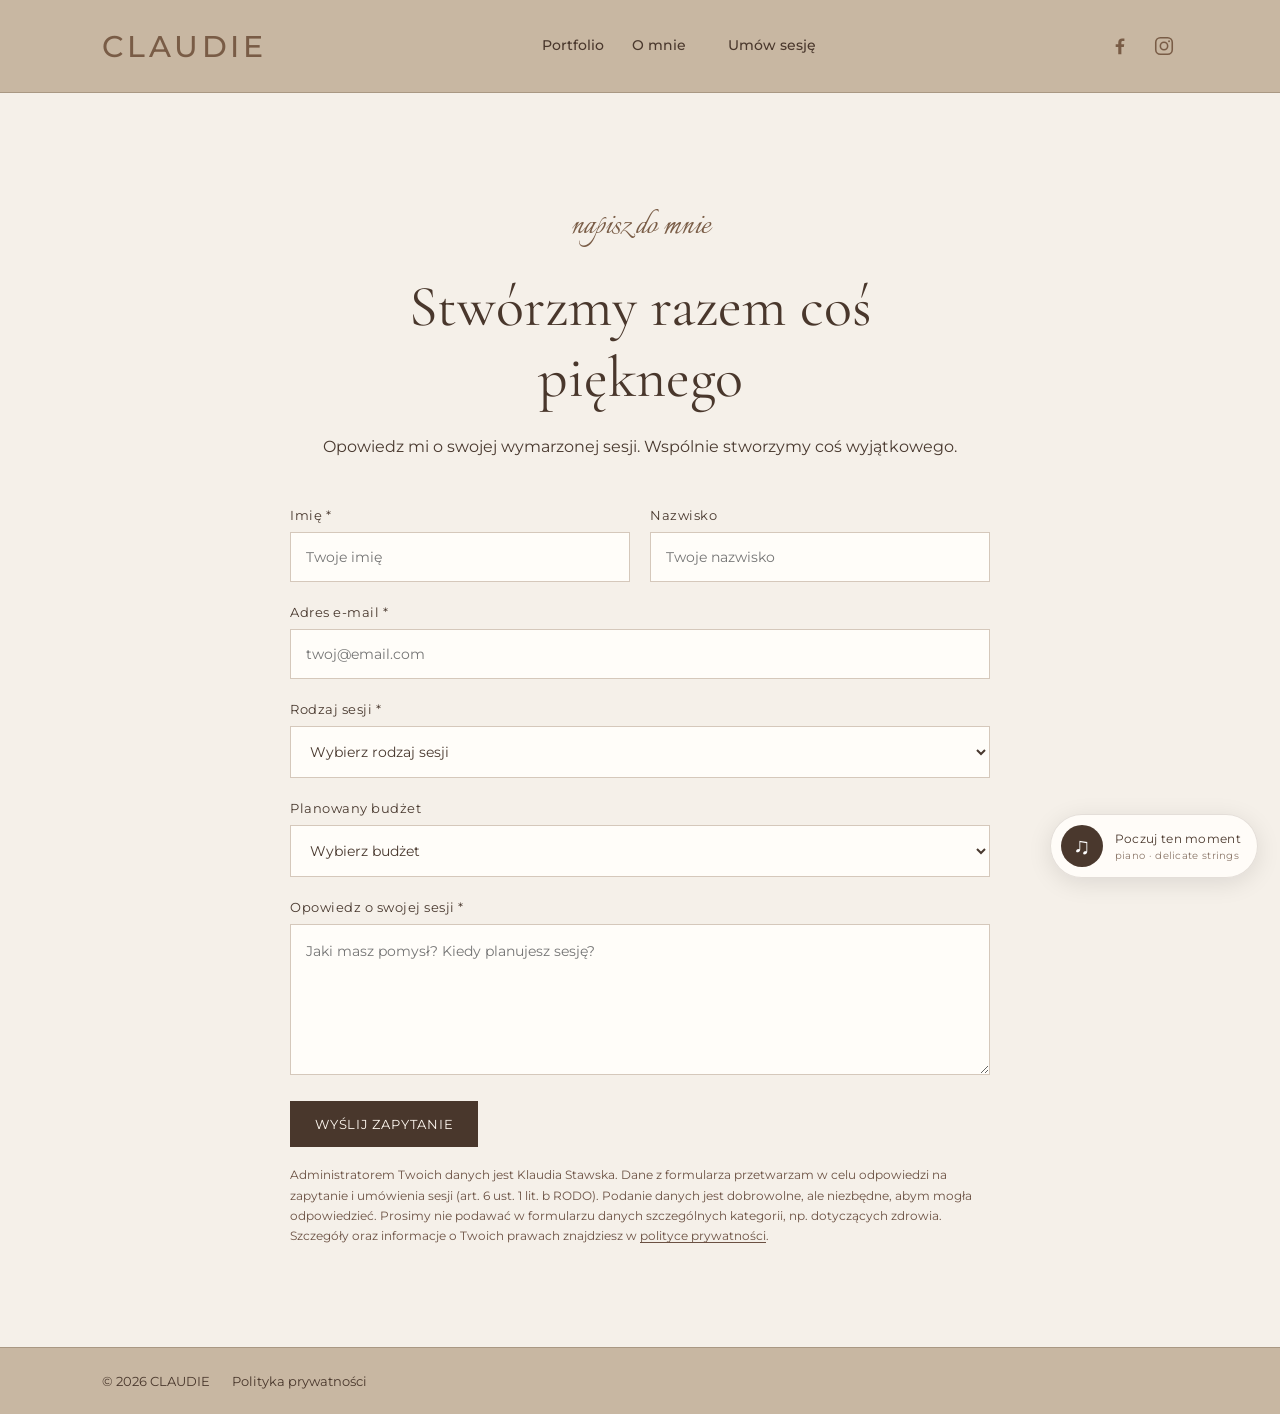
==== commit 5031566e: "Add files via upload" ====
--- a/kontakt.html
+++ b/kontakt.html
@@ -24,7 +24,7 @@
         </div>
     </details>
 
-    <a href="index.html#o-mnie">O mnie</a>
+    <a href="o-mnie.html">O mnie</a>
     <a href="kontakt.html" class="nav-cta">Umów sesję</a>
 </div>
 
--- a/style.css
+++ b/style.css
@@ -2164,8 +2164,7 @@
 
 .site-footer a {
     color: #49372C;
-    text-decoration: underline;
-    text-underline-offset: 3px;
+    text-decoration: none;
     transition: color 0.2s ease;
 }
 
@@ -2249,3 +2248,167 @@
         margin-top: 38px;
     }
 }
+
+/* ========================================
+   KARTY PORTFOLIO NA GŁÓWNEJ — ZDJĘCIE WYPEŁNIA CAŁĄ KARTĘ (bez ramek)
+   Stara reguła "#portfolio .portfolio-card span" nie może dotyczyć
+   warstw obracanej karty (inner / front / back).
+======================================== */
+
+#portfolio .flip-card .flip-card-inner,
+#portfolio .flip-card .flip-card-front,
+#portfolio .flip-card .flip-card-back {
+    padding: 0;
+    background: none;
+}
+
+#portfolio .flip-card .flip-card-front img,
+#portfolio .flip-card .flip-card-back img {
+    object-fit: cover;
+    object-position: center;
+}
+
+/* Pisany napis nad nagłówkiem na stronie polityki — taki sam rozmiar jak na innych podstronach */
+.legal-page .script-label {
+    font-family: 'Italianno', cursive;
+    font-size: 38px;
+    line-height: 1.3;
+    color: #795C46;
+    margin: 0 0 8px;
+}
+
+@media (max-width: 600px) {
+    .legal-page .script-label {
+        font-size: 34px;
+    }
+}
+
+
+/* ========================================
+   O MNIE — SEKCJA NA GŁÓWNEJ I PODSTRONA
+======================================== */
+
+/* Sekcja "Poznajmy się" na stronie głównej */
+.about-preview {
+    display: flex;
+    align-items: center;
+    gap: 60px;
+}
+
+.about-preview-photo {
+    display: block;
+    flex: 0 0 46%;
+    overflow: hidden;
+}
+
+.about-preview-photo img {
+    display: block;
+    width: 100%;
+    height: auto;
+    transition: transform 0.5s ease;
+}
+
+.about-preview-photo:hover img {
+    transform: scale(1.03);
+}
+
+.about-preview-text {
+    flex: 1;
+    min-width: 0;
+}
+
+.about-preview-text h2 {
+    margin: 0 0 18px;
+}
+
+@media (max-width: 768px) {
+    .about-preview {
+        flex-direction: column;
+        align-items: stretch;
+        gap: 28px;
+    }
+
+    .about-preview-photo {
+        flex: none;
+        width: 100%;
+    }
+}
+
+/* Podstrona O mnie */
+.about-page {
+    max-width: 1100px;
+    margin: 0 auto;
+    padding: 60px 5% 80px;
+}
+
+.about-heading {
+    text-align: center;
+}
+
+.about-heading h1 {
+    font-size: clamp(38px, 5vw, 54px);
+    line-height: 1.1;
+    margin: 0;
+    color: #30251F;
+}
+
+.about-text {
+    max-width: 680px;
+    margin: 30px auto 60px;
+    text-align: center;
+}
+
+.about-text p {
+    font-size: 16px;
+    line-height: 1.9;
+    color: #30251F;
+}
+
+/* Galeria: całe zdjęcia, bez przycinania; lightbox z lightbox.js */
+.about-gallery {
+    display: grid;
+    grid-template-columns: repeat(6, minmax(0, 1fr));
+    columns: auto;
+    gap: 18px;
+    align-items: start;
+    max-width: 1000px;
+    margin: 0 auto;
+}
+
+.about-gallery .photo-item {
+    grid-column: span 2;
+    margin-bottom: 0;
+}
+
+/* Pierwsze zdjęcie (poziome) na całą szerokość, pod nim trzy pionowe */
+.about-gallery .photo-item:first-child {
+    grid-column: 1 / -1;
+}
+
+.about-page .portfolio-back {
+    display: flex;
+    flex-wrap: wrap;
+    justify-content: center;
+    gap: 14px;
+    margin-top: 50px;
+}
+
+@media (max-width: 600px) {
+    .about-page {
+        padding: 40px 6% 70px;
+    }
+
+    .about-text {
+        margin: 22px auto 40px;
+    }
+
+    .about-gallery {
+        grid-template-columns: 1fr;
+        gap: 12px;
+    }
+
+    .about-gallery .photo-item,
+    .about-gallery .photo-item:first-child {
+        grid-column: auto;
+    }
+}
